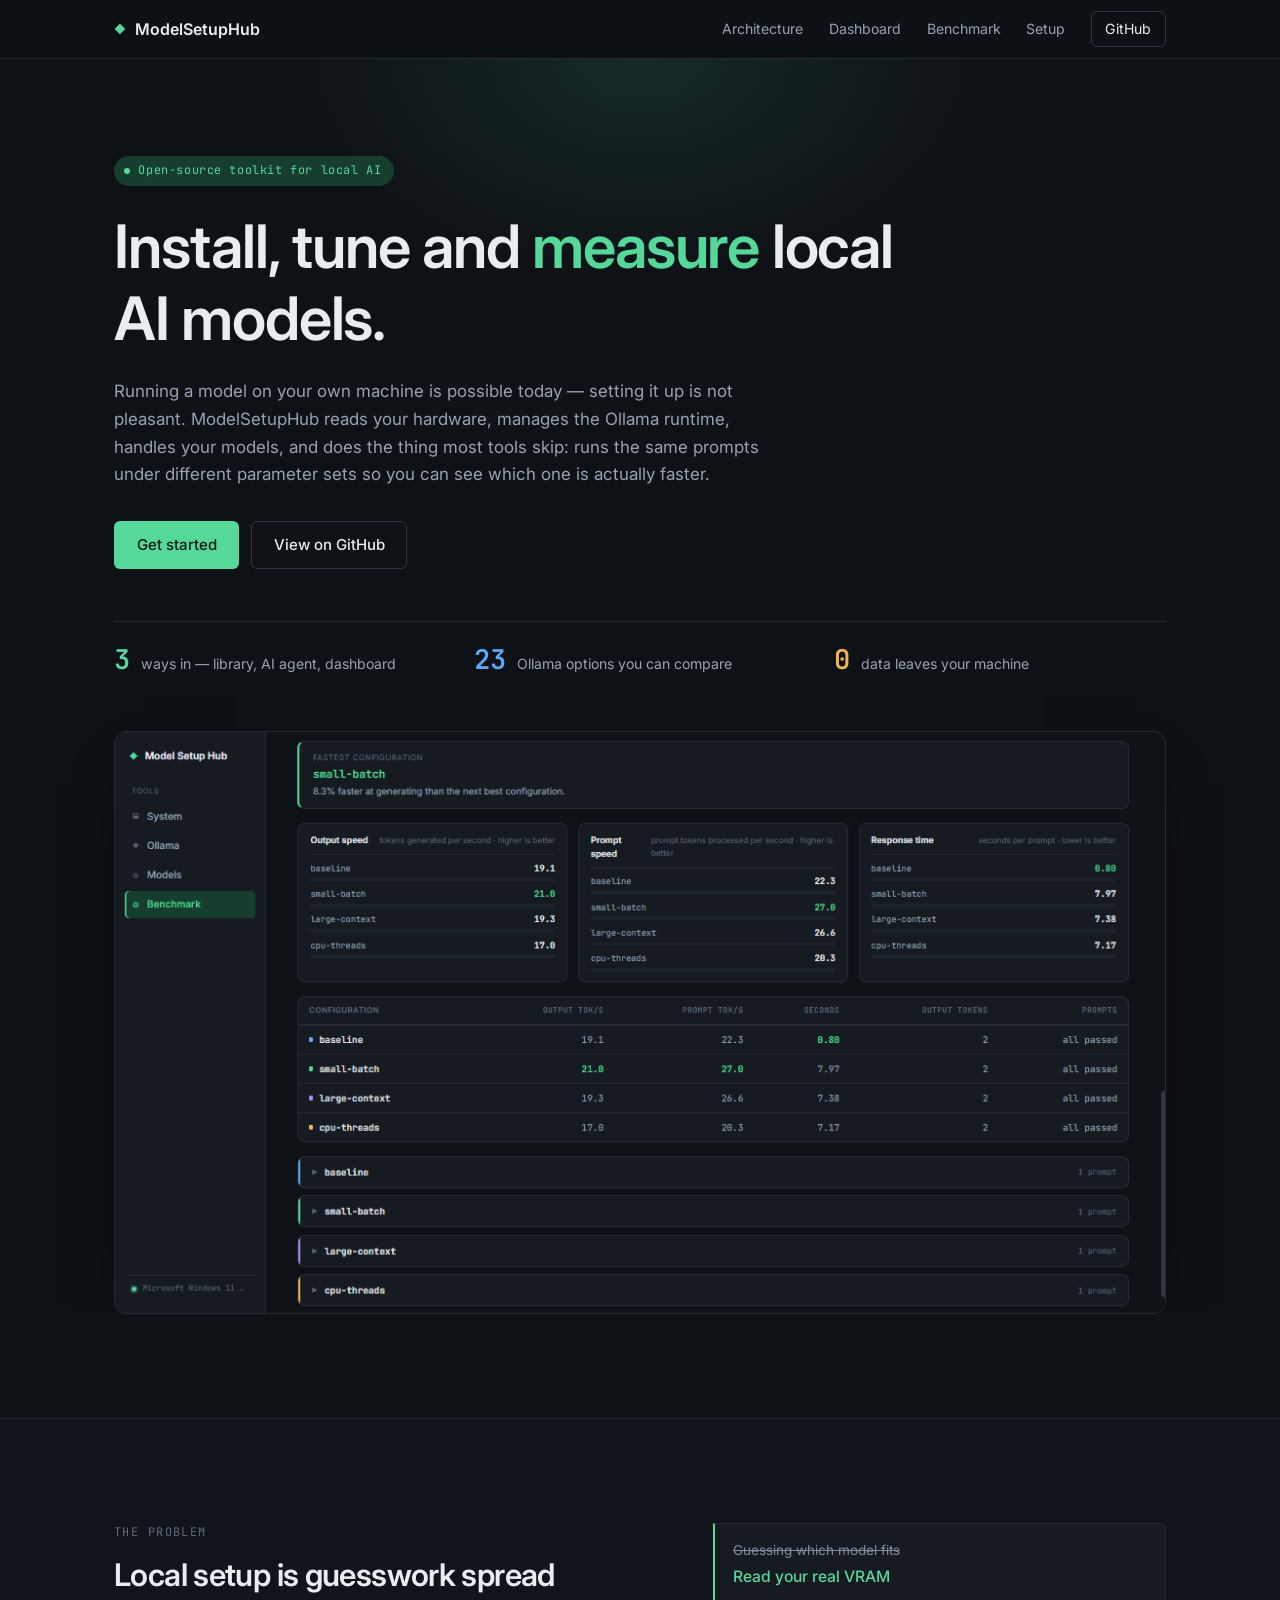
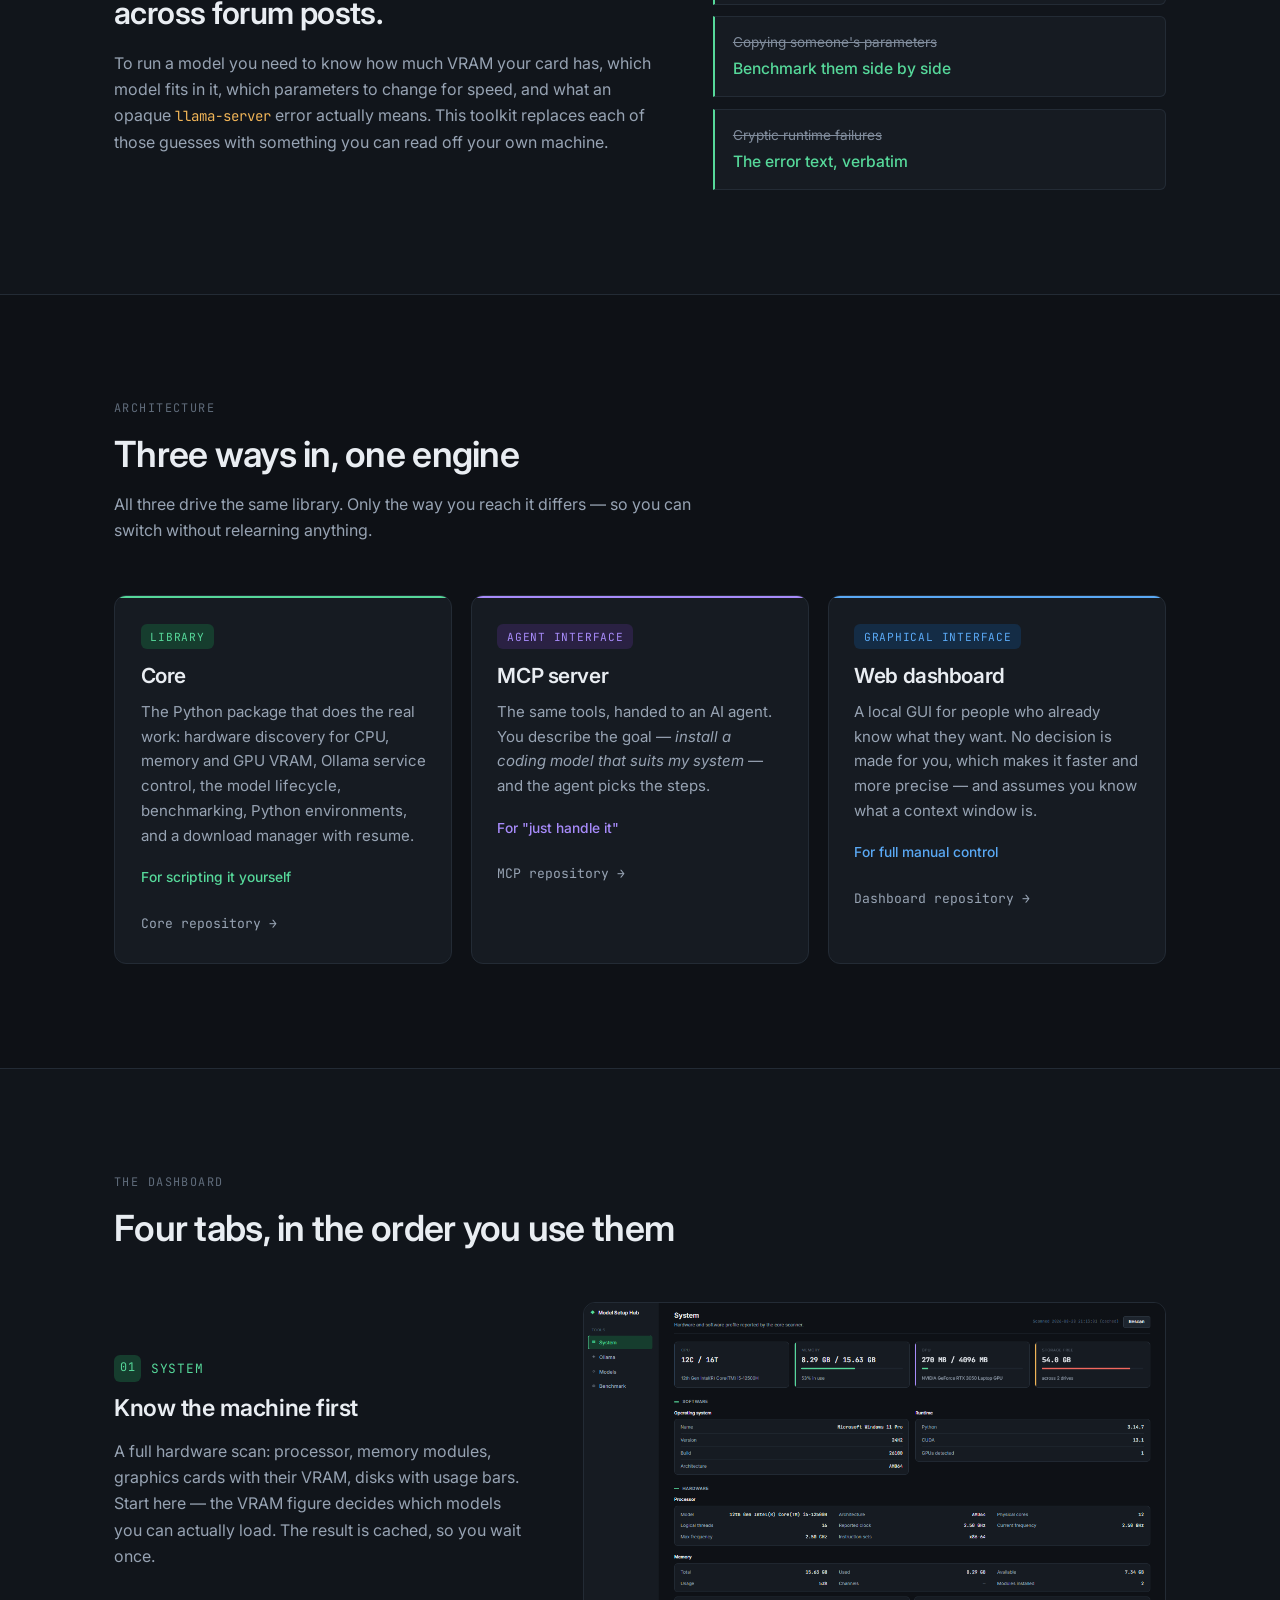
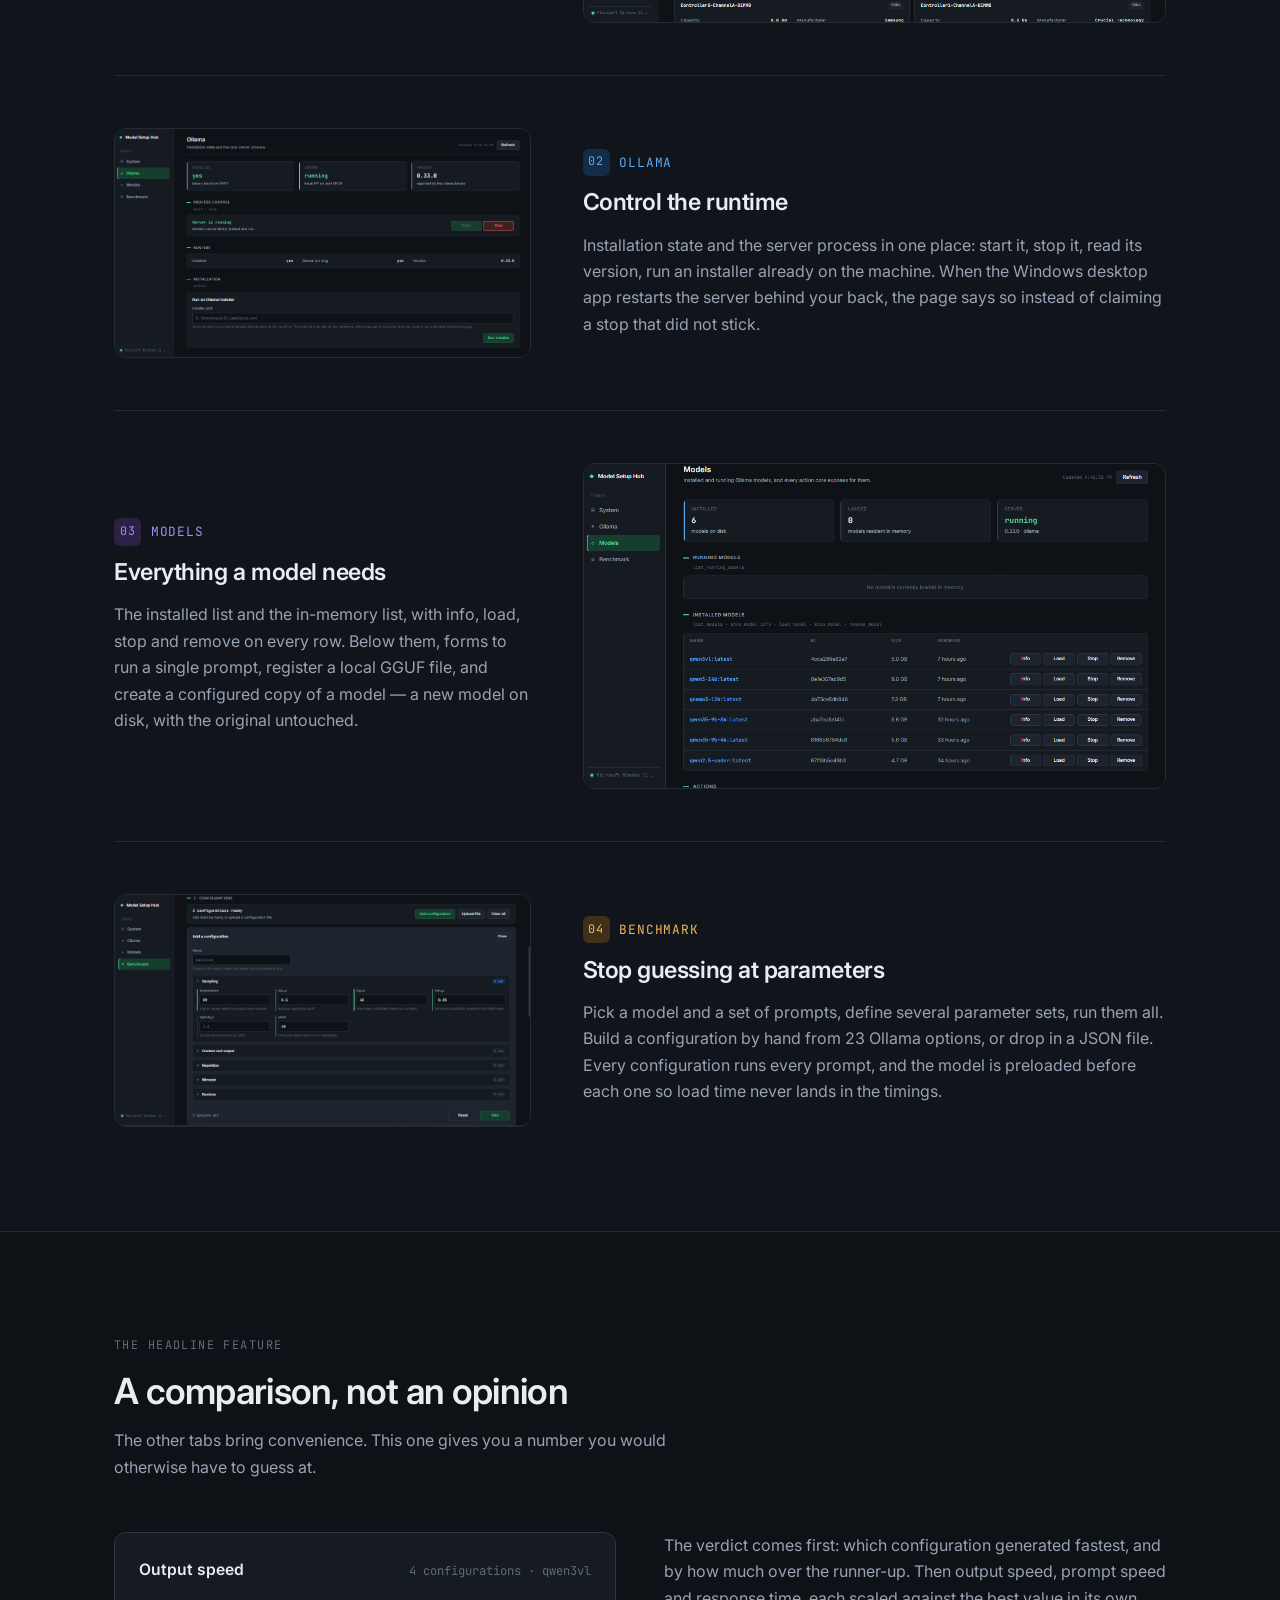
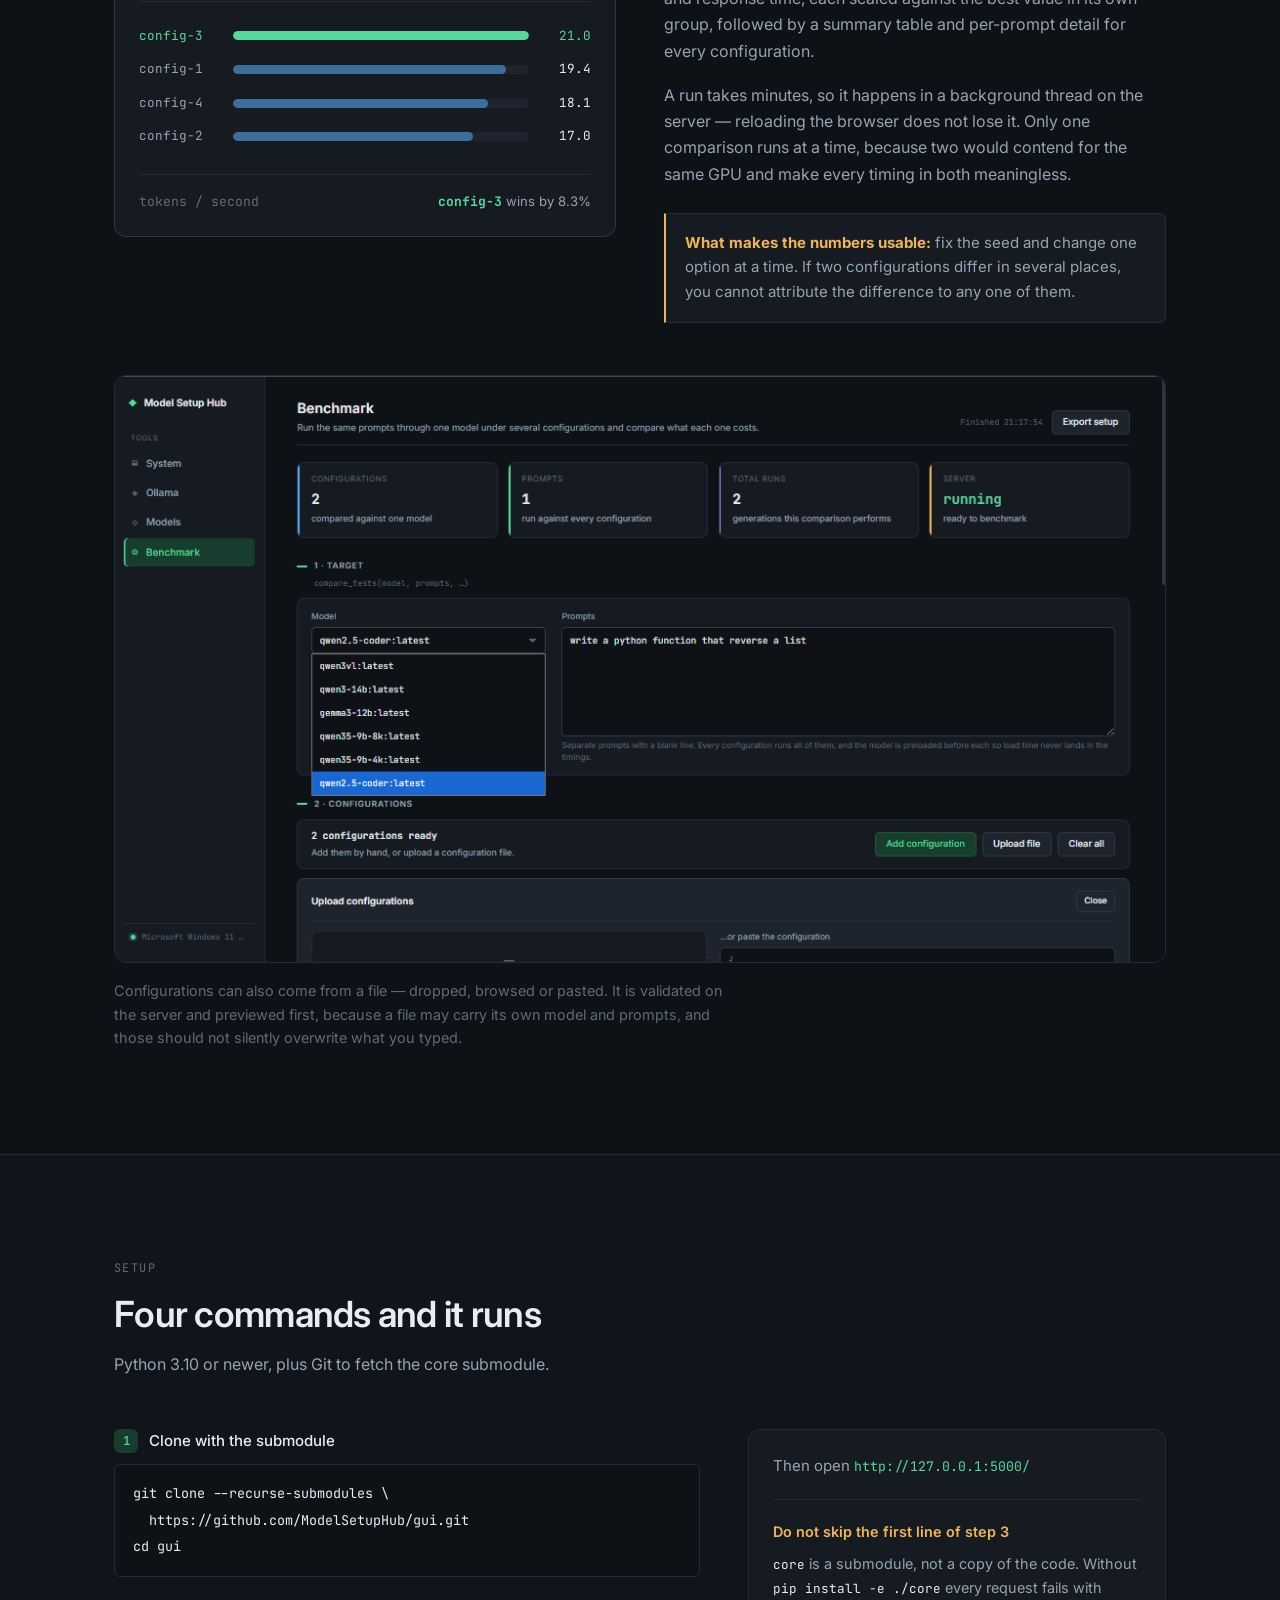
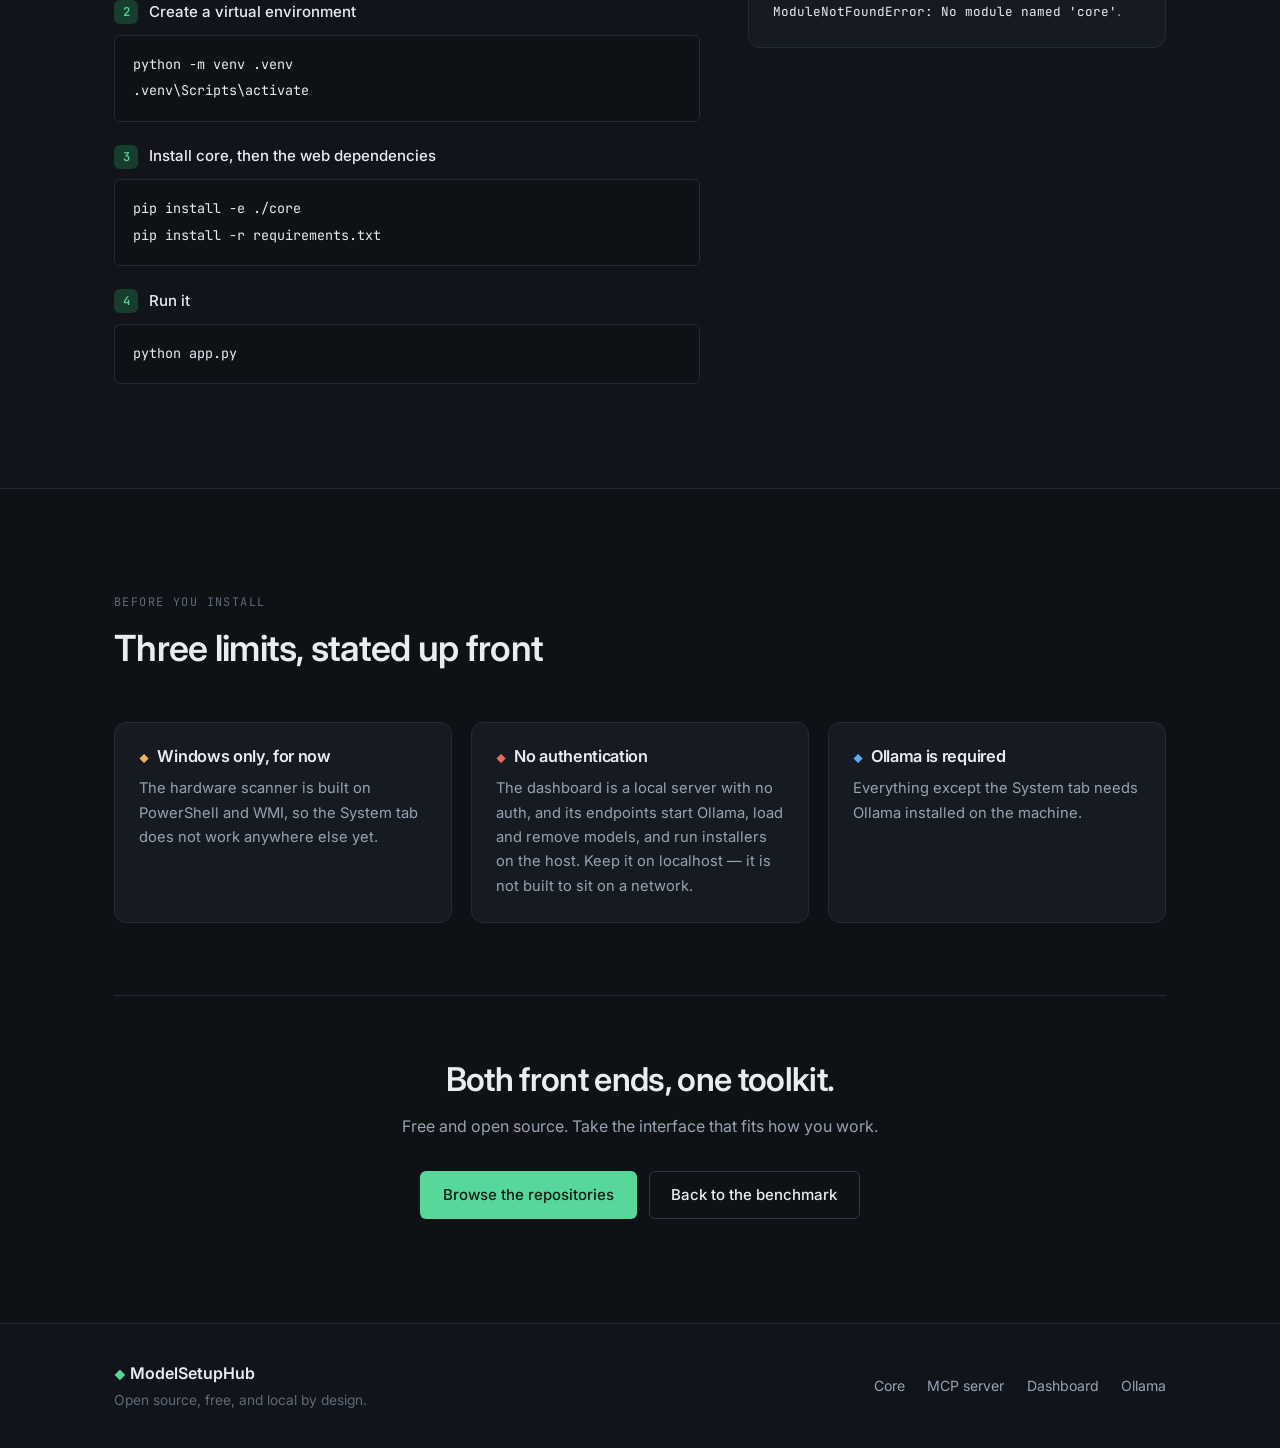
==== index.html @ 1926c981 "Primary version added" ====
<!DOCTYPE html>
<html lang="en">
<head>
<meta charset="UTF-8">
<meta name="viewport" content="width=device-width, initial-scale=1.0">
<title>ModelSetupHub — Install, tune and measure local AI models</title>
<meta name="description" content="An open-source toolkit for running AI models on your own machine: read your hardware, manage the Ollama runtime, handle models, and benchmark generation parameters against each other.">
<link rel="icon" href="assets/img/favicon.svg" type="image/svg+xml">
<link rel="preconnect" href="https://fonts.googleapis.com">
<link rel="preconnect" href="https://fonts.gstatic.com" crossorigin>
<link href="https://fonts.googleapis.com/css2?family=JetBrains+Mono:wght@400;500;600;700&family=Inter:wght@400;500;600;700&display=swap" rel="stylesheet">
<link rel="stylesheet" href="assets/css/style.css">
</head>
<body>

<a class="skip-link" href="#main">Skip to content</a>

<header class="site-head">
  <div class="wrap head-inner">
    <a class="brand" href="#top">
      <span class="brand-mark" aria-hidden="true">&#9670;</span>
      <span class="brand-name">ModelSetupHub</span>
    </a>
    <nav class="site-nav" aria-label="Sections">
      <a href="#parts">Architecture</a>
      <a href="#dashboard">Dashboard</a>
      <a href="#benchmark">Benchmark</a>
      <a href="#setup">Setup</a>
      <a class="nav-cta" href="https://github.com/ModelSetupHub">GitHub</a>
    </nav>
  </div>
</header>

<main id="main">
<section class="hero" id="top">
  <div class="wrap hero-inner">
    <p class="eyebrow"><span class="dot" aria-hidden="true"></span> Open-source toolkit for local AI</p>
    <h1>Install, tune and <em>measure</em> local AI models.</h1>
    <p class="lede">
      Running a model on your own machine is possible today — setting it up is not pleasant. ModelSetupHub reads your
      hardware, manages the Ollama runtime, handles your models, and does the thing most tools skip: runs the same
      prompts under different parameter sets so you can see which one is actually faster.
    </p>
    <div class="hero-actions">
      <a class="btn btn-primary" href="#setup">Get started</a>
      <a class="btn btn-ghost" href="https://github.com/ModelSetupHub">View on GitHub</a>
    </div>

    <ul class="stat-strip">
      <li>
        <strong class="c-green">3</strong>
        <span>ways in — library, AI agent, dashboard</span>
      </li>
      <li>
        <strong class="c-blue">23</strong>
        <span>Ollama options you can compare</span>
      </li>
      <li>
        <strong class="c-amber">0</strong>
        <span>data leaves your machine</span>
      </li>
    </ul>

    <figure class="hero-shot">
      <img src="assets/img/benchmark-results.png" alt="The dashboard showing benchmark results: the fastest configuration, comparison bars for output speed, prompt speed and response time, and a summary table." width="1077" height="596" loading="eager">
    </figure>
  </div>
</section>

<section class="problem" aria-labelledby="problem-title">
  <div class="wrap">
    <div class="problem-grid">
      <div class="problem-copy">
        <p class="kicker">The problem</p>
        <h2 id="problem-title">Local setup is guesswork spread across forum posts.</h2>
        <p>
          To run a model you need to know how much VRAM your card has, which model fits in it, which parameters to
          change for speed, and what an opaque <code>llama-server</code> error actually means. This toolkit replaces
          each of those guesses with something you can read off your own machine.
        </p>
      </div>
      <ul class="swap-list">
        <li>
          <span class="swap-from"><span class="sr-only">Instead of: </span>Guessing which model fits</span>
          <span class="swap-to c-green">Read your real VRAM</span>
        </li>
        <li>
          <span class="swap-from"><span class="sr-only">Instead of: </span>Copying someone's parameters</span>
          <span class="swap-to c-green">Benchmark them side by side</span>
        </li>
        <li>
          <span class="swap-from"><span class="sr-only">Instead of: </span>Cryptic runtime failures</span>
          <span class="swap-to c-green">The error text, verbatim</span>
        </li>
      </ul>
    </div>
  </div>
</section>

<section class="parts" id="parts" aria-labelledby="parts-title">
  <div class="wrap">
    <header class="sec-head">
      <p class="kicker">Architecture</p>
      <h2 id="parts-title">Three ways in, one engine</h2>
      <p>All three drive the same library. Only the way you reach it differs — so you can switch without relearning anything.</p>
    </header>

    <div class="part-grid">
      <article class="part part-green">
        <p class="part-tag">Library</p>
        <h3>Core</h3>
        <p class="part-body">
          The Python package that does the real work: hardware discovery for CPU, memory and GPU VRAM, Ollama service
          control, the model lifecycle, benchmarking, Python environments, and a download manager with resume.
        </p>
        <p class="part-for">For scripting it yourself</p>
        <a class="part-link" href="https://github.com/ModelSetupHub/Core">Core repository &rarr;</a>
      </article>

      <article class="part part-violet">
        <p class="part-tag">Agent interface</p>
        <h3>MCP server</h3>
        <p class="part-body">
          The same tools, handed to an AI agent. You describe the goal — <em>install a coding model that suits my
          system</em> — and the agent picks the steps.
        </p>
        <p class="part-for">For "just handle it"</p>
        <a class="part-link" href="https://github.com/ModelSetupHub">MCP repository &rarr;</a>
      </article>

      <article class="part part-blue">
        <p class="part-tag">Graphical interface</p>
        <h3>Web dashboard</h3>
        <p class="part-body">
          A local GUI for people who already know what they want. No decision is made for you, which makes it faster and
          more precise — and assumes you know what a context window is.
        </p>
        <p class="part-for">For full manual control</p>
        <a class="part-link" href="https://github.com/ModelSetupHub/gui">Dashboard repository &rarr;</a>
      </article>
    </div>
  </div>
</section>

<section class="features" id="dashboard" aria-labelledby="dash-title">
  <div class="wrap">
    <header class="sec-head">
      <p class="kicker">The dashboard</p>
      <h2 id="dash-title">Four tabs, in the order you use them</h2>
    </header>

    <article class="feature f-green">
      <div class="feature-text">
        <p class="feature-index"><span class="idx">01</span> System</p>
        <h3>Know the machine first</h3>
        <p>
          A full hardware scan: processor, memory modules, graphics cards with their VRAM, disks with usage bars. Start
          here — the VRAM figure decides which models you can actually load. The result is cached, so you wait once.
        </p>
      </div>
      <figure class="feature-shot">
        <img src="assets/img/system.png" alt="Hardware scan results showing processor details, memory modules, GPU VRAM and disk usage bars." width="1070" height="587" loading="lazy">
      </figure>
    </article>

    <article class="feature f-blue">
      <div class="feature-text">
        <p class="feature-index"><span class="idx">02</span> Ollama</p>
        <h3>Control the runtime</h3>
        <p>
          Installation state and the server process in one place: start it, stop it, read its version, run an installer
          already on the machine. When the Windows desktop app restarts the server behind your back, the page says so
          instead of claiming a stop that did not stick.
        </p>
      </div>
      <figure class="feature-shot">
        <img src="assets/img/ollama.png" alt="The Ollama tab showing installation state, server status and start and stop controls." width="1063" height="586" loading="lazy">
      </figure>
    </article>

    <article class="feature f-violet">
      <div class="feature-text">
        <p class="feature-index"><span class="idx">03</span> Models</p>
        <h3>Everything a model needs</h3>
        <p>
          The installed list and the in-memory list, with info, load, stop and remove on every row. Below them, forms to
          run a single prompt, register a local GGUF file, and create a configured copy of a model — a new model on disk,
          with the original untouched.
        </p>
      </div>
      <figure class="feature-shot">
        <img src="assets/img/models.png" alt="The Models tab listing installed and loaded models with per-row actions and forms below." width="1066" height="593" loading="lazy">
      </figure>
    </article>

    <article class="feature f-amber">
      <div class="feature-text">
        <p class="feature-index"><span class="idx">04</span> Benchmark</p>
        <h3>Stop guessing at parameters</h3>
        <p>
          Pick a model and a set of prompts, define several parameter sets, run them all. Build a configuration by hand
          from 23 Ollama options, or drop in a JSON file. Every configuration runs every prompt, and the model is
          preloaded before each one so load time never lands in the timings.
        </p>
      </div>
      <figure class="feature-shot">
        <img src="assets/img/benchmark-builder.png" alt="The manual configuration form with Ollama generation options grouped into collapsible sections." width="1076" height="600" loading="lazy">
      </figure>
    </article>
  </div>
</section>

<section class="bench" id="benchmark" aria-labelledby="bench-title">
  <div class="wrap">
    <header class="sec-head">
      <p class="kicker">The headline feature</p>
      <h2 id="bench-title">A comparison, not an opinion</h2>
      <p>The other tabs bring convenience. This one gives you a number you would otherwise have to guess at.</p>
    </header>

    <div class="bench-grid">
      <figure class="bench-panel">
        <figcaption class="panel-head">
          <span class="panel-title">Output speed</span>
          <span class="panel-meta">4 configurations &middot; qwen3vl</span>
        </figcaption>
        <ul class="bars">
          <li class="is-best">
            <span class="bar-label">config-3</span>
            <span class="bar-track"><span class="bar-fill" style="width:100%"></span></span>
            <span class="bar-value">21.0</span>
          </li>
          <li>
            <span class="bar-label">config-1</span>
            <span class="bar-track"><span class="bar-fill" style="width:92%"></span></span>
            <span class="bar-value">19.4</span>
          </li>
          <li>
            <span class="bar-label">config-4</span>
            <span class="bar-track"><span class="bar-fill" style="width:86%"></span></span>
            <span class="bar-value">18.1</span>
          </li>
          <li>
            <span class="bar-label">config-2</span>
            <span class="bar-track"><span class="bar-fill" style="width:81%"></span></span>
            <span class="bar-value">17.0</span>
          </li>
        </ul>
        <p class="panel-foot">
          <span class="unit">tokens / second</span>
          <span class="verdict"><strong>config-3</strong> wins by 8.3%</span>
        </p>
      </figure>

      <div class="bench-copy">
        <p>
          The verdict comes first: which configuration generated fastest, and by how much over the runner-up. Then output
          speed, prompt speed and response time, each scaled against the best value in its own group, followed by a
          summary table and per-prompt detail for every configuration.
        </p>
        <p>
          A run takes minutes, so it happens in a background thread on the server — reloading the browser does not lose
          it. Only one comparison runs at a time, because two would contend for the same GPU and make every timing in
          both meaningless.
        </p>
        <p class="bench-tip">
          <strong>What makes the numbers usable:</strong> fix the seed and change one option at a time. If two
          configurations differ in several places, you cannot attribute the difference to any one of them.
        </p>
      </div>
    </div>

    <figure class="bench-shot">
      <img src="assets/img/benchmark-import.png" alt="Importing configurations from a JSON file, with a preview of what the server understood before it is applied." width="1075" height="600" loading="lazy">
      <figcaption>
        Configurations can also come from a file — dropped, browsed or pasted. It is validated on the server and
        previewed first, because a file may carry its own model and prompts, and those should not silently overwrite what
        you typed.
      </figcaption>
    </figure>
  </div>
</section>

<section class="setup" id="setup" aria-labelledby="setup-title">
  <div class="wrap">
    <header class="sec-head">
      <p class="kicker">Setup</p>
      <h2 id="setup-title">Four commands and it runs</h2>
      <p>Python 3.10 or newer, plus Git to fetch the core submodule.</p>
    </header>

    <div class="setup-grid">
      <ol class="steps">
        <li>
          <p class="step-head"><span class="step-num">1</span> Clone with the submodule</p>
          <pre><code>git clone --recurse-submodules \
  https://github.com/ModelSetupHub/gui.git
cd gui</code></pre>
        </li>
        <li>
          <p class="step-head"><span class="step-num">2</span> Create a virtual environment</p>
          <pre><code>python -m venv .venv
.venv\Scripts\activate</code></pre>
        </li>
        <li>
          <p class="step-head"><span class="step-num">3</span> Install core, then the web dependencies</p>
          <pre><code>pip install -e ./core
pip install -r requirements.txt</code></pre>
        </li>
        <li>
          <p class="step-head"><span class="step-num">4</span> Run it</p>
          <pre><code>python app.py</code></pre>
        </li>
      </ol>

      <aside class="setup-side">
        <p class="side-open">Then open <code>http://127.0.0.1:5000/</code></p>
        <div class="side-warn">
          <p class="warn-head">Do not skip the first line of step 3</p>
          <p>
            <code>core</code> is a submodule, not a copy of the code. Without <code>pip install -e ./core</code> every
            request fails with <code>ModuleNotFoundError: No module named 'core'</code>.
          </p>
        </div>
      </aside>
    </div>
  </div>
</section>

<section class="honest" aria-labelledby="honest-title">
  <div class="wrap">
    <header class="sec-head">
      <p class="kicker">Before you install</p>
      <h2 id="honest-title">Three limits, stated up front</h2>
    </header>

    <ul class="limits">
      <li>
        <h3><span class="limit-mark c-amber" aria-hidden="true">&#9670;</span> Windows only, for now</h3>
        <p>The hardware scanner is built on PowerShell and WMI, so the System tab does not work anywhere else yet.</p>
      </li>
      <li>
        <h3><span class="limit-mark c-red" aria-hidden="true">&#9670;</span> No authentication</h3>
        <p>
          The dashboard is a local server with no auth, and its endpoints start Ollama, load and remove models, and run
          installers on the host. Keep it on localhost — it is not built to sit on a network.
        </p>
      </li>
      <li>
        <h3><span class="limit-mark c-blue" aria-hidden="true">&#9670;</span> Ollama is required</h3>
        <p>Everything except the System tab needs Ollama installed on the machine.</p>
      </li>
    </ul>

    <div class="closing">
      <h2>Both front ends, one toolkit.</h2>
      <p>Free and open source. Take the interface that fits how you work.</p>
      <div class="hero-actions">
        <a class="btn btn-primary" href="https://github.com/ModelSetupHub">Browse the repositories</a>
        <a class="btn btn-ghost" href="#benchmark">Back to the benchmark</a>
      </div>
    </div>
  </div>
</section>
</main>

<footer class="site-foot">
  <div class="wrap foot-inner">
    <div class="foot-brand">
      <p class="foot-name"><span class="brand-mark" aria-hidden="true">&#9670;</span> ModelSetupHub</p>
      <p class="foot-note">Open source, free, and local by design.</p>
    </div>
    <nav class="foot-links" aria-label="Repositories">
      <a href="https://github.com/ModelSetupHub/Core">Core</a>
      <a href="https://github.com/ModelSetupHub">MCP server</a>
      <a href="https://github.com/ModelSetupHub/gui">Dashboard</a>
      <a href="https://ollama.com/">Ollama</a>
    </nav>
  </div>
</footer>

</body>
</html>
---- assets/css/style.css ----
/* ModelSetupHub — marketing site.
   Palette and type are lifted from the dashboard so the two read as one product. */

:root {
  --bg: #0E1116;
  --bg-alt: #11151B;
  --panel: #161B22;
  --panel-raised: #1D242D;
  --border-soft: #232B35;
  --border-strong: #2E3742;

  --text: #E9EDF2;
  --text-dim: #97A3B3;
  --text-faint: #5F6B7A;

  --green: #56D89A;
  --green-dim: #163D2E;
  --blue: #5AA9F5;
  --blue-dim: #142C45;
  --violet: #A78BFA;
  --violet-dim: #2A2143;
  --amber: #F0B457;
  --amber-dim: #40301A;
  --red: #F2685F;

  --font-ui: 'Inter', system-ui, sans-serif;
  --font-mono: 'JetBrains Mono', ui-monospace, monospace;

  --radius: 12px;
  --radius-sm: 6px;

  --wrap: 1100px;
  --gap-section: 6.5rem;
}

*, *::before, *::after { box-sizing: border-box; }

html { scroll-behavior: smooth; }

body {
  margin: 0;
  background: var(--bg);
  color: var(--text);
  font-family: var(--font-ui);
  font-size: 16px;
  line-height: 1.65;
  -webkit-font-smoothing: antialiased;
}

h1, h2, h3 { margin: 0; font-weight: 600; line-height: 1.2; letter-spacing: -0.02em; }
p { margin: 0; }
img { display: block; max-width: 100%; height: auto; }
code { font-family: var(--font-mono); font-size: 0.88em; }

a { color: var(--green); text-decoration: none; }
a:hover { text-decoration: underline; }

:focus-visible { outline: 2px solid var(--green); outline-offset: 3px; }

.c-green { color: var(--green); }
.c-blue { color: var(--blue); }
.c-violet { color: var(--violet); }
.c-amber { color: var(--amber); }
.c-red { color: var(--red); }

.skip-link { position: absolute; top: -100vh; left: 1rem; }
.sr-only {
  position: absolute;
  width: 1px;
  height: 1px;
  margin: -1px;
  padding: 0;
  overflow: hidden;
  clip-path: inset(50%);
  white-space: nowrap;
}.skip-link:focus {
  top: 1rem;
  z-index: 20;
  padding: 0.5rem 0.9rem;
  background: var(--panel-raised);
  border: 1px solid var(--border-strong);
  border-radius: var(--radius-sm);
  color: var(--text);
}

.wrap {
  width: 100%;
  max-width: var(--wrap);
  margin: 0 auto;
  padding: 0 1.5rem;
}

main > section { scroll-margin-top: 58px; }

/* Section kicker: the small coloured line above every h2. */
.kicker {
  font-family: var(--font-mono);
  font-size: 0.74rem;
  letter-spacing: 0.12em;
  text-transform: uppercase;
  color: var(--text-faint);
  margin-bottom: 0.9rem;
}

/* ---------- header ---------- */

.site-head {
  position: sticky;
  top: 0;
  z-index: 10;
  background: rgba(14, 17, 22, 0.88);
  backdrop-filter: blur(10px);
  border-bottom: 1px solid var(--border-soft);
}

.head-inner {
  display: flex;
  align-items: center;
  justify-content: space-between;
  height: 58px;
}

.brand {
  display: inline-flex;
  align-items: center;
  gap: 0.55rem;
  color: var(--text);
  font-weight: 600;
}
.brand:hover { text-decoration: none; }
.brand-mark { color: var(--green); font-size: 0.7rem; }

.site-nav {
  display: flex;
  align-items: center;
  gap: 1.6rem;
  font-size: 0.88rem;
}
.site-nav a { color: var(--text-dim); }
.site-nav a:hover { color: var(--text); text-decoration: none; }

.nav-cta {
  padding: 0.34rem 0.85rem;
  border: 1px solid var(--border-strong);
  border-radius: var(--radius-sm);
  color: var(--text) !important;
}
.nav-cta:hover { border-color: var(--green); color: var(--green) !important; }

/* ---------- hero ---------- */

.hero {
  position: relative;
  padding: 6rem 0 0;
  overflow: hidden;
}
/* A single soft wash behind the headline, so the fold is not flat black. */
.hero::before {
  content: "";
  position: absolute;
  top: -320px;
  left: 50%;
  width: 1000px;
  height: 640px;
  transform: translateX(-50%);
  background: radial-gradient(closest-side, rgba(86, 216, 154, 0.13), transparent 70%);
  pointer-events: none;
}

.hero-inner { position: relative; }

.eyebrow {
  display: inline-flex;
  align-items: center;
  gap: 0.5rem;
  padding: 0.3rem 0.8rem 0.3rem 0.65rem;
  margin-bottom: 1.5rem;
  background: var(--green-dim);
  border-radius: 999px;
  font-family: var(--font-mono);
  font-size: 0.74rem;
  letter-spacing: 0.05em;
  color: var(--green);
}
.dot {
  width: 6px;
  height: 6px;
  border-radius: 50%;
  background: var(--green);
}

.hero h1 {
  max-width: 22ch;
  font-size: clamp(2.3rem, 5.6vw, 3.75rem);
}
.hero h1 em {
  font-style: normal;
  color: var(--green);
}

.lede {
  max-width: 60ch;
  margin-top: 1.5rem;
  font-size: 1.06rem;
  color: var(--text-dim);
}

.hero-actions {
  display: flex;
  flex-wrap: wrap;
  gap: 0.75rem;
  margin-top: 2rem;
}

.btn {
  display: inline-block;
  padding: 0.65rem 1.35rem;
  border-radius: var(--radius-sm);
  border: 1px solid transparent;
  font-size: 0.94rem;
  font-weight: 500;
  transition: background-color 0.15s, border-color 0.15s, color 0.15s;
}
.btn:hover { text-decoration: none; }

.btn-primary { background: var(--green); color: #0B1B14; }
.btn-primary:hover { background: #6ee0ab; }

.btn-ghost { border-color: var(--border-strong); color: var(--text); }
.btn-ghost:hover { border-color: var(--text-faint); background: var(--panel); }

.stat-strip {
  list-style: none;
  display: grid;
  grid-template-columns: repeat(3, minmax(0, 1fr));
  gap: 1.75rem;
  margin: 3.25rem 0 0;
  padding: 1.5rem 0 0;
  border-top: 1px solid var(--border-soft);
}
.stat-strip li { display: flex; align-items: baseline; gap: 0.7rem; }
.stat-strip strong {
  font-family: var(--font-mono);
  font-size: 1.7rem;
  font-weight: 600;
  line-height: 1;
}
.stat-strip span { font-size: 0.88rem; color: var(--text-dim); }

.hero-shot {
  margin: 3.5rem 0 0;
  border: 1px solid var(--border-soft);
  border-radius: var(--radius);
  overflow: hidden;
  background: var(--panel);
  box-shadow: 0 24px 60px -30px rgba(0, 0, 0, 0.9);
}

/* ---------- problem ---------- */

.problem {
  margin-top: var(--gap-section);
  padding: var(--gap-section) 0;
  background: var(--bg-alt);
  border-top: 1px solid var(--border-soft);
  border-bottom: 1px solid var(--border-soft);
}

.problem-grid {
  display: grid;
  grid-template-columns: minmax(0, 6fr) minmax(0, 5fr);
  gap: 3.5rem;
  align-items: start;
}

.problem-copy h2 { font-size: clamp(1.5rem, 3vw, 1.95rem); max-width: 24ch; }
.problem-copy p:last-child { margin-top: 1.1rem; color: var(--text-dim); }
.problem-copy code { color: var(--amber); }

.swap-list { list-style: none; margin: 0; padding: 0; }
.swap-list li {
  display: grid;
  gap: 0.15rem;
  padding: 0.9rem 1.1rem;
  background: var(--panel);
  border: 1px solid var(--border-soft);
  border-left: 2px solid var(--green);
  border-radius: 0 var(--radius-sm) var(--radius-sm) 0;
}
.swap-list li + li { margin-top: 0.7rem; }

.swap-from {
  font-size: 0.85rem;
  color: #808C9C;
  text-decoration: line-through;
}
.swap-to { font-size: 0.98rem; font-weight: 500; }

/* ---------- section heads ---------- */

.sec-head { max-width: 58ch; margin-bottom: 3.25rem; }
.sec-head h2 { font-size: clamp(1.7rem, 3.4vw, 2.25rem); }
.sec-head > p:last-child:not(.kicker) { margin-top: 0.9rem; color: var(--text-dim); }

/* ---------- parts ---------- */

.parts { padding: var(--gap-section) 0; }

.part-grid {
  display: grid;
  grid-template-columns: repeat(3, 1fr);
  gap: 1.15rem;
}

.part {
  position: relative;
  display: flex;
  flex-direction: column;
  padding: 1.75rem 1.6rem;
  background: var(--panel);
  border: 1px solid var(--border-soft);
  border-radius: var(--radius);
  overflow: hidden;
  transition: border-color 0.15s, transform 0.15s;
}
/* Each card carries its own accent, top edge and tag colour. */
.part::before {
  content: "";
  position: absolute;
  inset: 0 0 auto 0;
  height: 2px;
  background: var(--accent);
}
.part:hover { transform: translateY(-2px); border-color: var(--border-strong); }

.part-green  { --accent: var(--green);  --accent-dim: var(--green-dim); }
.part-violet { --accent: var(--violet); --accent-dim: var(--violet-dim); }
.part-blue   { --accent: var(--blue);   --accent-dim: var(--blue-dim); }

.part-tag {
  display: inline-block;
  align-self: flex-start;
  padding: 0.2rem 0.6rem;
  background: var(--accent-dim);
  border-radius: var(--radius-sm);
  color: var(--accent);
  font-family: var(--font-mono);
  font-size: 0.7rem;
  letter-spacing: 0.07em;
  text-transform: uppercase;
}

.part h3 { margin: 0.9rem 0 0.7rem; font-size: 1.3rem; }
.part-body { color: var(--text-dim); font-size: 0.94rem; }

.part-for {
  margin-top: 1.1rem;
  font-size: 0.86rem;
  font-weight: 500;
  color: var(--accent);
}

.part-link {
  margin-top: 1.5rem;
  font-family: var(--font-mono);
  font-size: 0.82rem;
  color: var(--text-dim);
}
.part-link:hover { color: var(--accent); text-decoration: none; }

/* ---------- features ---------- */

.features {
  padding: var(--gap-section) 0;
  background: var(--bg-alt);
  border-top: 1px solid var(--border-soft);
  border-bottom: 1px solid var(--border-soft);
}

.feature {
  display: grid;
  grid-template-columns: minmax(0, 5fr) minmax(0, 7fr);
  gap: 3.25rem;
  align-items: center;
  padding: 3.25rem 0;
  border-top: 1px solid var(--border-soft);
}
.feature:first-of-type { border-top: none; padding-top: 0; }
.feature:last-of-type { padding-bottom: 0; }
.feature:nth-of-type(even) .feature-shot { order: -1; }

.f-green  { --accent: var(--green);  --accent-dim: var(--green-dim); }
.f-blue   { --accent: var(--blue);   --accent-dim: var(--blue-dim); }
.f-violet { --accent: var(--violet); --accent-dim: var(--violet-dim); }
.f-amber  { --accent: var(--amber);  --accent-dim: var(--amber-dim); }

.feature-index {
  display: flex;
  align-items: center;
  gap: 0.6rem;
  font-family: var(--font-mono);
  font-size: 0.8rem;
  letter-spacing: 0.06em;
  text-transform: uppercase;
  color: var(--accent);
}
.idx {
  display: grid;
  place-items: center;
  width: 1.7rem;
  height: 1.7rem;
  background: var(--accent-dim);
  border-radius: var(--radius-sm);
  font-size: 0.74rem;
}

.feature-text h3 { margin: 0.85rem 0 0.9rem; font-size: 1.45rem; }
.feature-text p:last-child { color: var(--text-dim); }

.feature-shot {
  margin: 0;
  border: 1px solid var(--border-soft);
  border-radius: var(--radius);
  overflow: hidden;
  background: var(--panel);
}

/* ---------- benchmark ---------- */

.bench { padding: var(--gap-section) 0; }

.bench-grid {
  display: grid;
  grid-template-columns: minmax(0, 1fr) minmax(0, 1fr);
  gap: 3rem;
  align-items: start;
}

.bench-panel {
  margin: 0;
  padding: 1.5rem;
  background: var(--panel);
  border: 1px solid var(--border-strong);
  border-radius: var(--radius);
}

.panel-head {
  display: flex;
  align-items: baseline;
  justify-content: space-between;
  gap: 1rem;
  padding-bottom: 1.1rem;
  margin-bottom: 1.1rem;
  border-bottom: 1px solid var(--border-soft);
}
.panel-title { font-weight: 600; font-size: 0.98rem; }
.panel-meta { font-family: var(--font-mono); font-size: 0.76rem; color: var(--text-faint); }

.bars { list-style: none; margin: 0; padding: 0; }
.bars li {
  display: grid;
  grid-template-columns: 5rem minmax(0, 1fr) 3rem;
  align-items: center;
  gap: 0.85rem;
  padding: 0.4rem 0;
}

.bar-label { font-family: var(--font-mono); font-size: 0.79rem; color: var(--text-dim); }

.bar-track {
  height: 9px;
  background: var(--panel-raised);
  border-radius: 999px;
  overflow: hidden;
}
.bar-fill {
  display: block;
  height: 100%;
  background: var(--blue);
  opacity: 0.55;
  border-radius: 999px;
}

.bars li.is-best .bar-label { color: var(--green); }
.bars li.is-best .bar-fill { background: var(--green); opacity: 1; }
.bars li.is-best .bar-value { color: var(--green); }

.bar-value {
  font-family: var(--font-mono);
  font-size: 0.79rem;
  text-align: right;
}

.panel-foot {
  display: flex;
  align-items: baseline;
  justify-content: space-between;
  gap: 1rem;
  margin-top: 1.25rem;
  padding-top: 1rem;
  border-top: 1px solid var(--border-soft);
  font-size: 0.82rem;
  color: var(--text-faint);
}
.unit { font-family: var(--font-mono); }
.verdict { color: var(--text-dim); }
.verdict strong { color: var(--green); font-family: var(--font-mono); }

.bench-copy p { color: var(--text-dim); }
.bench-copy p + p { margin-top: 1.1rem; }

.bench-tip {
  margin-top: 1.6rem !important;
  padding: 1.05rem 1.2rem;
  background: var(--panel);
  border: 1px solid var(--border-soft);
  border-left: 2px solid var(--amber);
  border-radius: 0 var(--radius-sm) var(--radius-sm) 0;
  font-size: 0.94rem;
}
.bench-tip strong { color: var(--amber); }

.bench-shot { margin: 3.25rem 0 0; }
.bench-shot img {
  border: 1px solid var(--border-soft);
  border-radius: var(--radius);
  background: var(--panel);
}
.bench-shot figcaption {
  max-width: 70ch;
  margin-top: 1rem;
  font-size: 0.9rem;
  color: var(--text-faint);
}

/* ---------- setup ---------- */

.setup {
  padding: var(--gap-section) 0;
  background: var(--bg-alt);
  border-top: 1px solid var(--border-soft);
  border-bottom: 1px solid var(--border-soft);
}

.setup-grid {
  display: grid;
  grid-template-columns: minmax(0, 7fr) minmax(0, 5fr);
  gap: 3rem;
  align-items: start;
}

.steps { list-style: none; margin: 0; padding: 0; }
.steps li + li { margin-top: 1.4rem; }

.step-head {
  display: flex;
  align-items: center;
  gap: 0.7rem;
  margin-bottom: 0.65rem;
  font-size: 0.94rem;
  font-weight: 500;
}
.step-num {
  display: grid;
  place-items: center;
  flex: none;
  width: 1.5rem;
  height: 1.5rem;
  background: var(--green-dim);
  color: var(--green);
  border-radius: var(--radius-sm);
  font-family: var(--font-mono);
  font-size: 0.76rem;
}

pre {
  margin: 0;
  padding: 1rem 1.15rem;
  background: var(--bg);
  border: 1px solid var(--border-soft);
  border-radius: var(--radius-sm);
  overflow-x: auto;
}
pre code {
  font-size: 0.84rem;
  line-height: 1.7;
  color: var(--text);
  white-space: pre;
}

.setup-side {
  padding: 1.5rem;
  background: var(--panel);
  border: 1px solid var(--border-soft);
  border-radius: var(--radius);
}
.side-open { font-size: 0.94rem; color: var(--text-dim); }
.side-open code { color: var(--green); }

.side-warn {
  margin-top: 1.25rem;
  padding-top: 1.25rem;
  border-top: 1px solid var(--border-soft);
  font-size: 0.9rem;
  color: var(--text-dim);
}
.warn-head { margin-bottom: 0.5rem; font-weight: 600; color: var(--amber); }
.side-warn code { color: var(--text); }

/* ---------- limits and closing ---------- */

.honest { padding: var(--gap-section) 0; }

.limits {
  list-style: none;
  margin: 0;
  padding: 0;
  display: grid;
  grid-template-columns: repeat(3, minmax(0, 1fr));
  gap: 1.15rem;
}
.limits li {
  padding: 1.5rem;
  background: var(--panel);
  border: 1px solid var(--border-soft);
  border-radius: var(--radius);
}
.limits h3 {
  display: flex;
  align-items: baseline;
  gap: 0.55rem;
  margin-bottom: 0.6rem;
  font-size: 1.02rem;
}
.limit-mark { font-size: 0.6rem; }
.limits p { color: var(--text-dim); font-size: 0.92rem; }

.closing {
  margin-top: 4.5rem;
  padding-top: 4rem;
  border-top: 1px solid var(--border-soft);
  text-align: center;
}
.closing h2 { font-size: clamp(1.6rem, 3.2vw, 2.05rem); }
.closing p { margin-top: 0.85rem; color: var(--text-dim); }
.closing .hero-actions { justify-content: center; }

/* ---------- footer ---------- */

.site-foot {
  padding: 2.25rem 0;
  background: var(--bg-alt);
  border-top: 1px solid var(--border-soft);
}
.foot-inner {
  display: flex;
  flex-wrap: wrap;
  gap: 1.5rem 2rem;
  align-items: center;
  justify-content: space-between;
}
.foot-name { font-weight: 600; }
.foot-note { margin-top: 0.2rem; font-size: 0.86rem; color: var(--text-faint); }

.foot-links {
  display: flex;
  flex-wrap: wrap;
  gap: 1.4rem;
  font-size: 0.88rem;
}
.foot-links a { color: var(--text-dim); }
.foot-links a:hover { color: var(--text); }

/* ---------- responsive ---------- */

@media (max-width: 900px) {
  :root { --gap-section: 4rem; }

  .site-nav { gap: 1rem; }
  .site-nav a:not(.nav-cta) { display: none; }

  .hero { padding-top: 3.5rem; }
  .hero-shot { margin-top: 2.5rem; }

  .part-grid,
  .limits { grid-template-columns: minmax(0, 1fr); }

  .problem-grid,
  .feature,
  .bench-grid,
  .setup-grid { grid-template-columns: minmax(0, 1fr); gap: 2rem; }

  .stat-strip { grid-template-columns: minmax(0, 1fr); gap: 0.85rem; }

  .feature:nth-of-type(even) .feature-shot { order: 0; }
}

@media (max-width: 480px) {
  .bars li { grid-template-columns: 4.25rem minmax(0, 1fr) 2.5rem; gap: 0.6rem; }
  .bar-label, .bar-value { font-size: 0.73rem; }
  .panel-head, .panel-foot { flex-direction: column; gap: 0.35rem; }
}

@media (prefers-reduced-motion: reduce) {
  html { scroll-behavior: auto; }
  .part:hover { transform: none; }
}
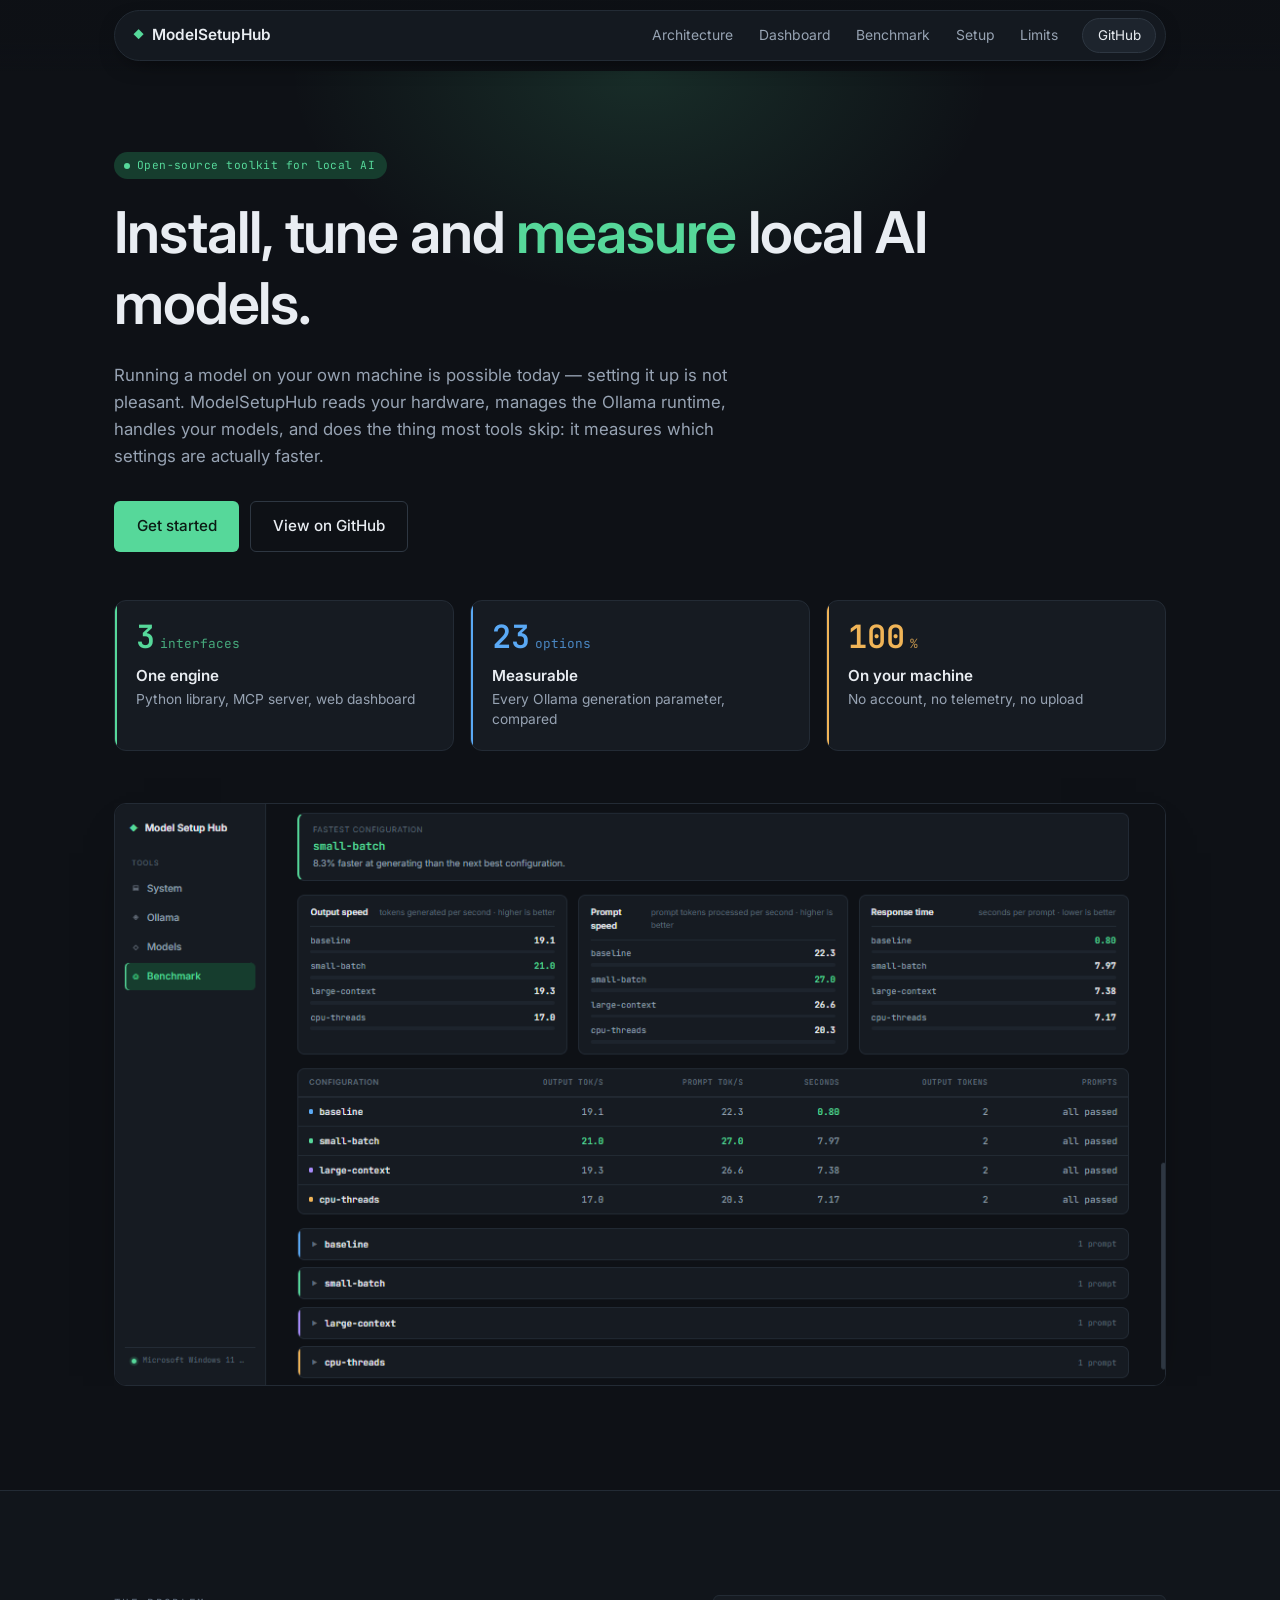
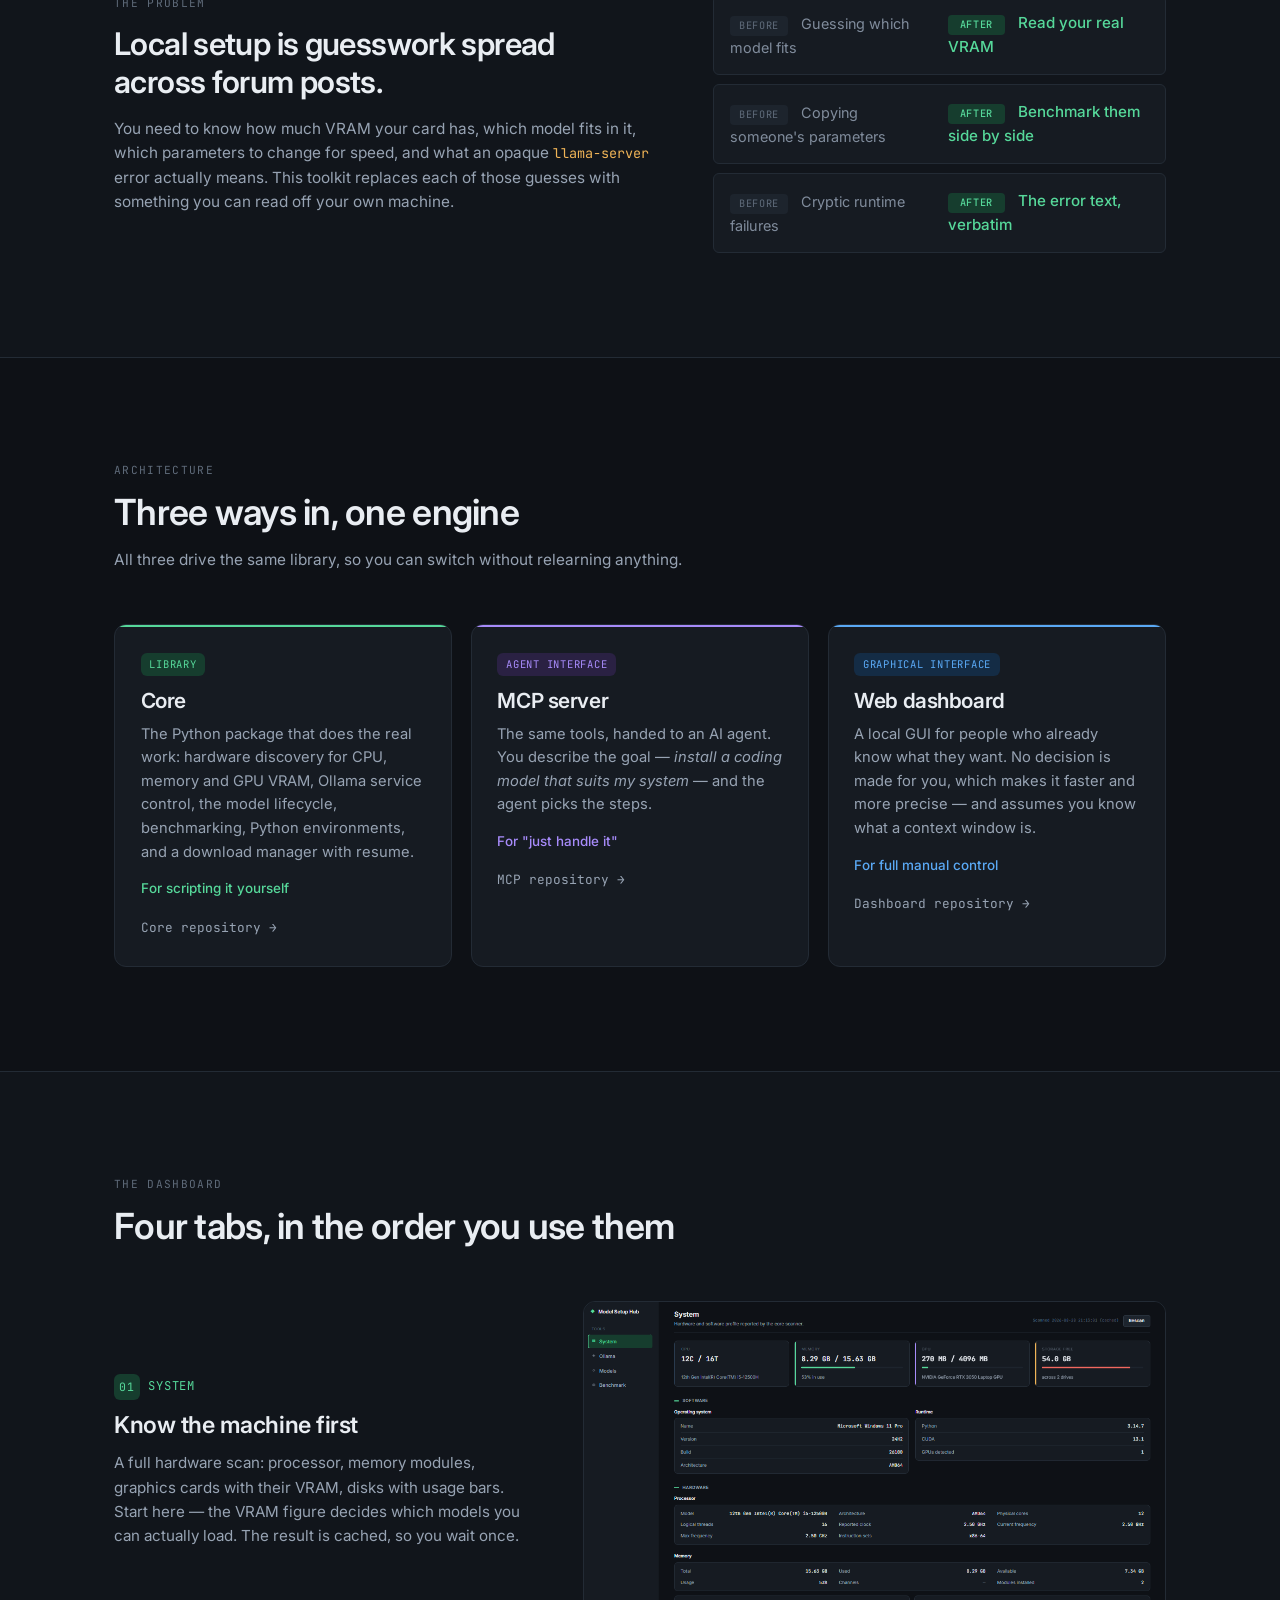
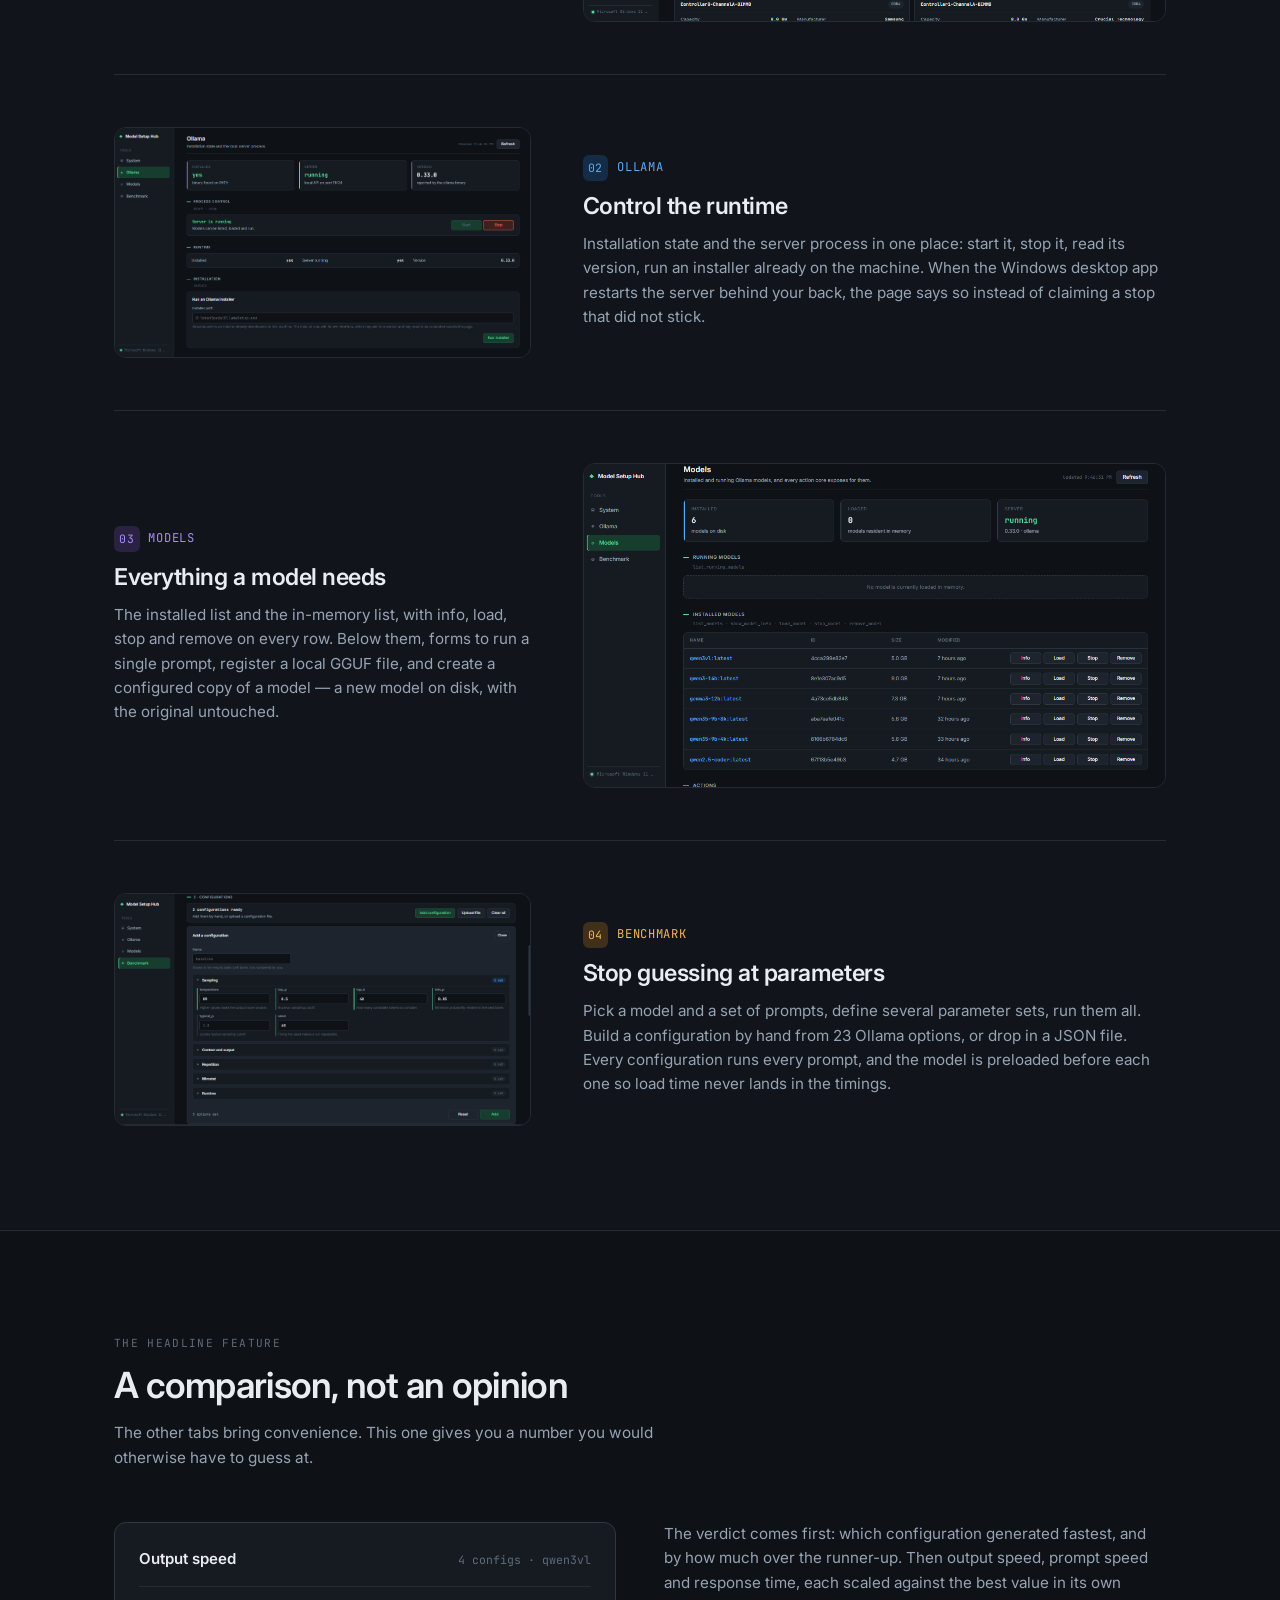
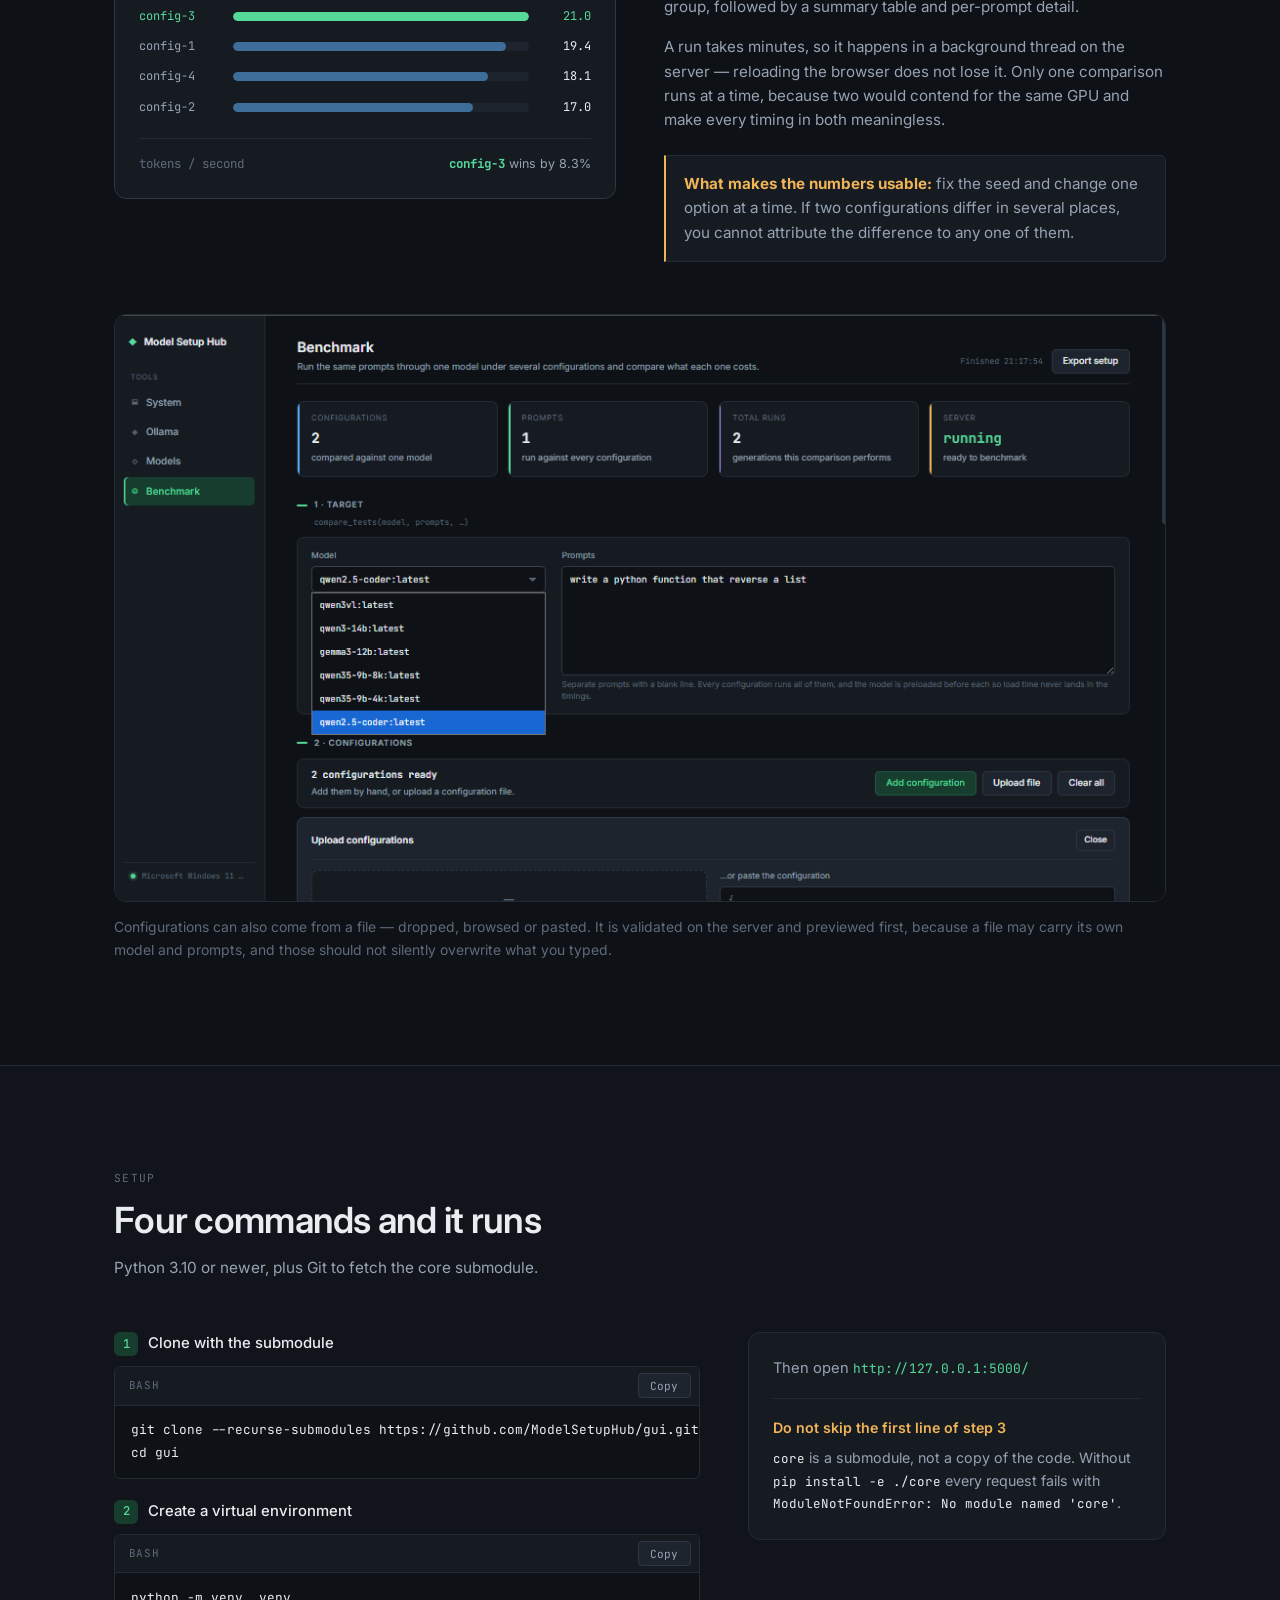
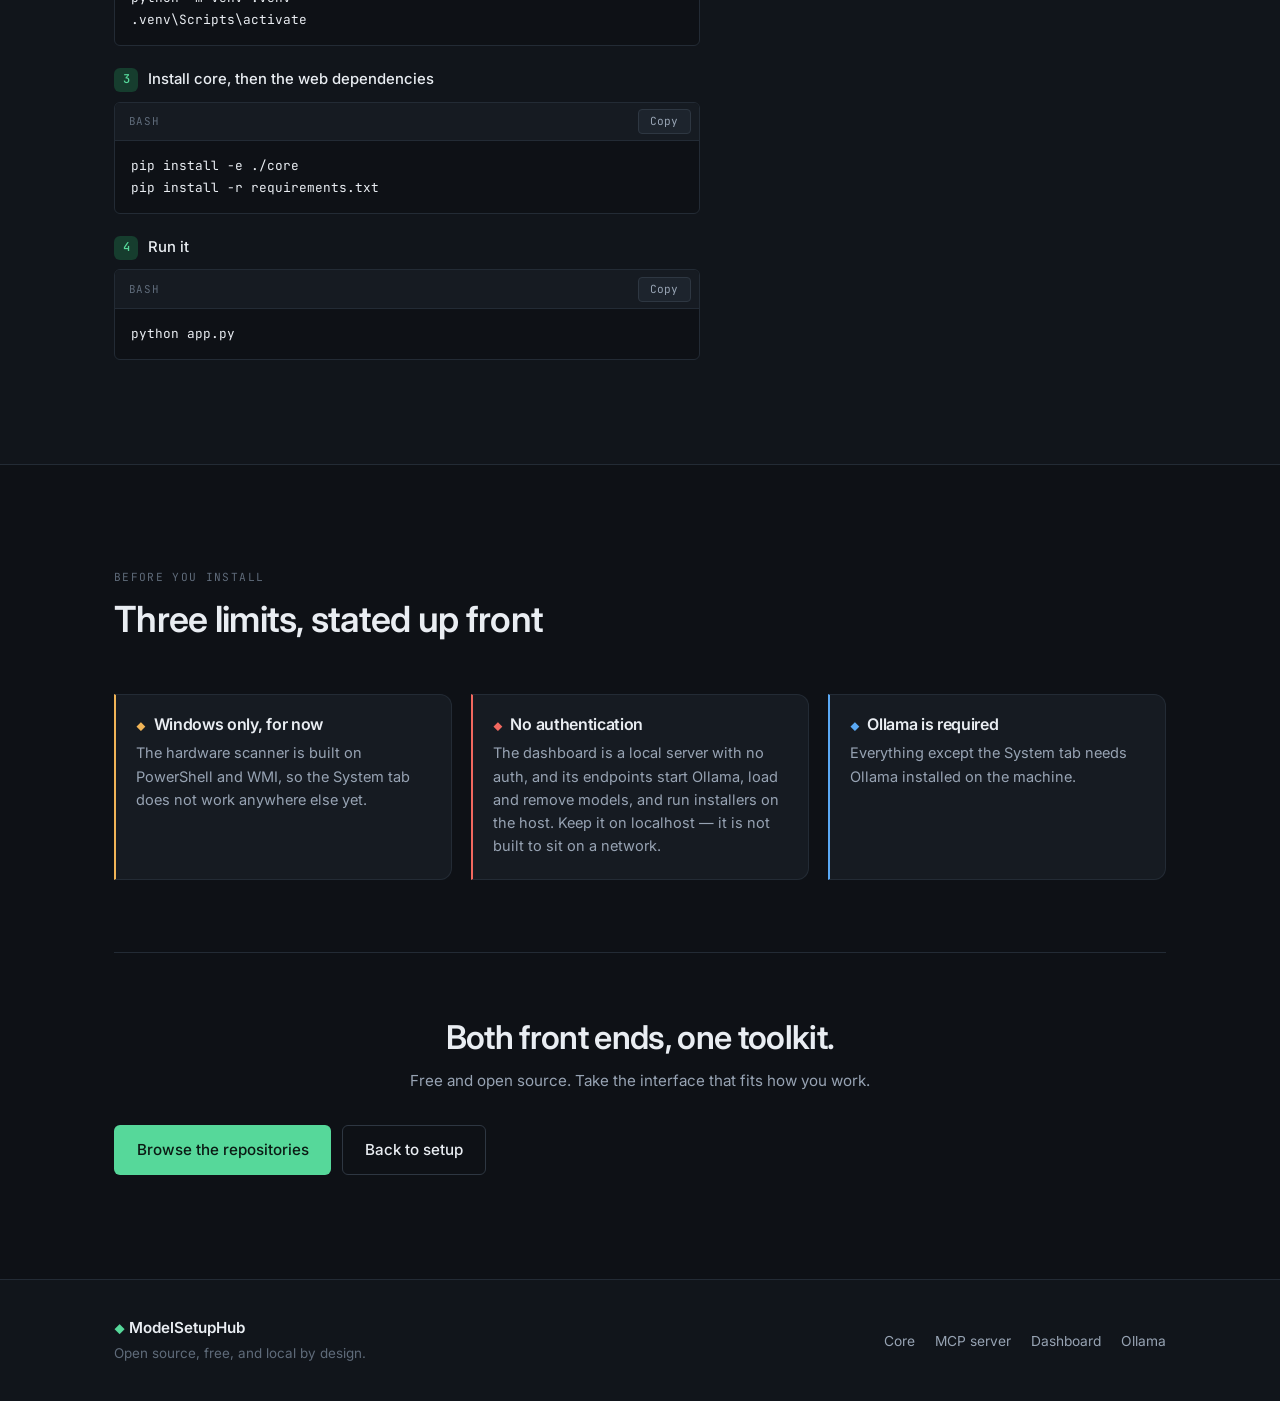
==== commit 1ddc6814: "some changes in ui" ====
--- a/index.html
+++ b/index.html
@@ -16,18 +16,21 @@
 <a class="skip-link" href="#main">Skip to content</a>
 
 <header class="site-head">
-  <div class="wrap head-inner">
-    <a class="brand" href="#top">
-      <span class="brand-mark" aria-hidden="true">&#9670;</span>
-      <span class="brand-name">ModelSetupHub</span>
-    </a>
-    <nav class="site-nav" aria-label="Sections">
-      <a href="#parts">Architecture</a>
-      <a href="#dashboard">Dashboard</a>
-      <a href="#benchmark">Benchmark</a>
-      <a href="#setup">Setup</a>
+  <div class="wrap">
+    <div class="nav-island">
+      <a class="brand" href="#top">
+        <span class="brand-mark" aria-hidden="true">&#9670;</span>
+        <span class="brand-name">ModelSetupHub</span>
+      </a>
+      <nav class="site-nav" aria-label="Sections">
+        <a href="#parts">Architecture</a>
+        <a href="#dashboard">Dashboard</a>
+        <a href="#benchmark">Benchmark</a>
+        <a href="#setup">Setup</a>
+        <a href="#limits">Limits</a>
+      </nav>
       <a class="nav-cta" href="https://github.com/ModelSetupHub">GitHub</a>
-    </nav>
+    </div>
   </div>
 </header>
 
@@ -38,8 +41,8 @@
     <h1>Install, tune and <em>measure</em> local AI models.</h1>
     <p class="lede">
       Running a model on your own machine is possible today — setting it up is not pleasant. ModelSetupHub reads your
-      hardware, manages the Ollama runtime, handles your models, and does the thing most tools skip: runs the same
-      prompts under different parameter sets so you can see which one is actually faster.
+      hardware, manages the Ollama runtime, handles your models, and does the thing most tools skip: it measures which
+      settings are actually faster.
     </p>
     <div class="hero-actions">
       <a class="btn btn-primary" href="#setup">Get started</a>
@@ -47,22 +50,37 @@
     </div>
 
     <ul class="stat-strip">
-      <li>
-        <strong class="c-green">3</strong>
-        <span>ways in — library, AI agent, dashboard</span>
-      </li>
-      <li>
-        <strong class="c-blue">23</strong>
-        <span>Ollama options you can compare</span>
-      </li>
-      <li>
-        <strong class="c-amber">0</strong>
-        <span>data leaves your machine</span>
+      <li class="s-green">
+        <p class="stat-top">
+          <span class="stat-num">3</span>
+          <span class="stat-unit">interfaces</span>
+        </p>
+        <p class="stat-label">One engine</p>
+        <p class="stat-detail">Python library, MCP server, web dashboard</p>
+      </li>
+      <li class="s-blue">
+        <p class="stat-top">
+          <span class="stat-num">23</span>
+          <span class="stat-unit">options</span>
+        </p>
+        <p class="stat-label">Measurable</p>
+        <p class="stat-detail">Every Ollama generation parameter, compared</p>
+      </li>
+      <li class="s-amber">
+        <p class="stat-top">
+          <span class="stat-num">100</span>
+          <span class="stat-unit">%</span>
+        </p>
+        <p class="stat-label">On your machine</p>
+        <p class="stat-detail">No account, no telemetry, no upload</p>
       </li>
     </ul>
 
-    <figure class="hero-shot">
-      <img src="assets/img/benchmark-results.png" alt="The dashboard showing benchmark results: the fastest configuration, comparison bars for output speed, prompt speed and response time, and a summary table." width="1077" height="596" loading="eager">
+    <figure class="shot hero-shot">
+      <a class="shot-link" href="assets/img/benchmark-results.png" target="_blank" rel="noopener">
+        <img src="assets/img/benchmark-results.png" alt="The dashboard showing benchmark results: the fastest configuration, comparison bars for output speed, prompt speed and response time, and a summary table." width="1077" height="596" loading="eager">
+        <span class="shot-zoom">Open full size</span>
+      </a>
     </figure>
   </div>
 </section>
@@ -74,23 +92,23 @@
         <p class="kicker">The problem</p>
         <h2 id="problem-title">Local setup is guesswork spread across forum posts.</h2>
         <p>
-          To run a model you need to know how much VRAM your card has, which model fits in it, which parameters to
-          change for speed, and what an opaque <code>llama-server</code> error actually means. This toolkit replaces
-          each of those guesses with something you can read off your own machine.
+          You need to know how much VRAM your card has, which model fits in it, which parameters to change for speed,
+          and what an opaque <code>llama-server</code> error actually means. This toolkit replaces each of those guesses
+          with something you can read off your own machine.
         </p>
       </div>
       <ul class="swap-list">
         <li>
-          <span class="swap-from"><span class="sr-only">Instead of: </span>Guessing which model fits</span>
-          <span class="swap-to c-green">Read your real VRAM</span>
-        </li>
-        <li>
-          <span class="swap-from"><span class="sr-only">Instead of: </span>Copying someone's parameters</span>
-          <span class="swap-to c-green">Benchmark them side by side</span>
-        </li>
-        <li>
-          <span class="swap-from"><span class="sr-only">Instead of: </span>Cryptic runtime failures</span>
-          <span class="swap-to c-green">The error text, verbatim</span>
+          <span class="swap-from"><span class="swap-tag">Before</span> Guessing which model fits</span>
+          <span class="swap-to"><span class="swap-tag">After</span> Read your real VRAM</span>
+        </li>
+        <li>
+          <span class="swap-from"><span class="swap-tag">Before</span> Copying someone's parameters</span>
+          <span class="swap-to"><span class="swap-tag">After</span> Benchmark them side by side</span>
+        </li>
+        <li>
+          <span class="swap-from"><span class="swap-tag">Before</span> Cryptic runtime failures</span>
+          <span class="swap-to"><span class="swap-tag">After</span> The error text, verbatim</span>
         </li>
       </ul>
     </div>
@@ -102,7 +120,7 @@
     <header class="sec-head">
       <p class="kicker">Architecture</p>
       <h2 id="parts-title">Three ways in, one engine</h2>
-      <p>All three drive the same library. Only the way you reach it differs — so you can switch without relearning anything.</p>
+      <p>All three drive the same library, so you can switch without relearning anything.</p>
     </header>
 
     <div class="part-grid">
@@ -158,8 +176,11 @@
           here — the VRAM figure decides which models you can actually load. The result is cached, so you wait once.
         </p>
       </div>
-      <figure class="feature-shot">
-        <img src="assets/img/system.png" alt="Hardware scan results showing processor details, memory modules, GPU VRAM and disk usage bars." width="1070" height="587" loading="lazy">
+      <figure class="shot feature-shot">
+        <a class="shot-link" href="assets/img/system.png" target="_blank" rel="noopener">
+          <img src="assets/img/system.png" alt="Hardware scan results showing processor details, memory modules, GPU VRAM and disk usage bars." width="1070" height="587" loading="lazy">
+          <span class="shot-zoom">Open full size</span>
+        </a>
       </figure>
     </article>
 
@@ -173,8 +194,11 @@
           instead of claiming a stop that did not stick.
         </p>
       </div>
-      <figure class="feature-shot">
-        <img src="assets/img/ollama.png" alt="The Ollama tab showing installation state, server status and start and stop controls." width="1063" height="586" loading="lazy">
+      <figure class="shot feature-shot">
+        <a class="shot-link" href="assets/img/ollama.png" target="_blank" rel="noopener">
+          <img src="assets/img/ollama.png" alt="The Ollama tab showing installation state, server status and start and stop controls." width="1063" height="586" loading="lazy">
+          <span class="shot-zoom">Open full size</span>
+        </a>
       </figure>
     </article>
 
@@ -188,8 +212,11 @@
           with the original untouched.
         </p>
       </div>
-      <figure class="feature-shot">
-        <img src="assets/img/models.png" alt="The Models tab listing installed and loaded models with per-row actions and forms below." width="1066" height="593" loading="lazy">
+      <figure class="shot feature-shot">
+        <a class="shot-link" href="assets/img/models.png" target="_blank" rel="noopener">
+          <img src="assets/img/models.png" alt="The Models tab listing installed and loaded models with per-row actions and forms below." width="1066" height="593" loading="lazy">
+          <span class="shot-zoom">Open full size</span>
+        </a>
       </figure>
     </article>
 
@@ -203,8 +230,11 @@
           preloaded before each one so load time never lands in the timings.
         </p>
       </div>
-      <figure class="feature-shot">
-        <img src="assets/img/benchmark-builder.png" alt="The manual configuration form with Ollama generation options grouped into collapsible sections." width="1076" height="600" loading="lazy">
+      <figure class="shot feature-shot">
+        <a class="shot-link" href="assets/img/benchmark-builder.png" target="_blank" rel="noopener">
+          <img src="assets/img/benchmark-builder.png" alt="The manual configuration form with Ollama generation options grouped into collapsible sections." width="1076" height="600" loading="lazy">
+          <span class="shot-zoom">Open full size</span>
+        </a>
       </figure>
     </article>
   </div>
@@ -222,7 +252,7 @@
       <figure class="bench-panel">
         <figcaption class="panel-head">
           <span class="panel-title">Output speed</span>
-          <span class="panel-meta">4 configurations &middot; qwen3vl</span>
+          <span class="panel-meta">4 configs &middot; qwen3vl</span>
         </figcaption>
         <ul class="bars">
           <li class="is-best">
@@ -256,7 +286,7 @@
         <p>
           The verdict comes first: which configuration generated fastest, and by how much over the runner-up. Then output
           speed, prompt speed and response time, each scaled against the best value in its own group, followed by a
-          summary table and per-prompt detail for every configuration.
+          summary table and per-prompt detail.
         </p>
         <p>
           A run takes minutes, so it happens in a background thread on the server — reloading the browser does not lose
@@ -270,8 +300,11 @@
       </div>
     </div>
 
-    <figure class="bench-shot">
-      <img src="assets/img/benchmark-import.png" alt="Importing configurations from a JSON file, with a preview of what the server understood before it is applied." width="1075" height="600" loading="lazy">
+    <figure class="shot bench-shot">
+      <a class="shot-link" href="assets/img/benchmark-import.png" target="_blank" rel="noopener">
+        <img src="assets/img/benchmark-import.png" alt="Importing configurations from a JSON file, with a preview of what the server understood before it is applied." width="1075" height="600" loading="lazy">
+        <span class="shot-zoom">Open full size</span>
+      </a>
       <figcaption>
         Configurations can also come from a file — dropped, browsed or pasted. It is validated on the server and
         previewed first, because a file may carry its own model and prompts, and those should not silently overwrite what
@@ -293,23 +326,46 @@
       <ol class="steps">
         <li>
           <p class="step-head"><span class="step-num">1</span> Clone with the submodule</p>
-          <pre><code>git clone --recurse-submodules \
-  https://github.com/ModelSetupHub/gui.git
+          <div class="code-box">
+            <div class="code-bar">
+              <span class="code-lang">bash</span>
+              <button class="copy-btn" type="button" data-copy-target="cmd-1">Copy</button>
+            </div>
+            <pre><code id="cmd-1">git clone --recurse-submodules https://github.com/ModelSetupHub/gui.git
 cd gui</code></pre>
+          </div>
         </li>
         <li>
           <p class="step-head"><span class="step-num">2</span> Create a virtual environment</p>
-          <pre><code>python -m venv .venv
+          <div class="code-box">
+            <div class="code-bar">
+              <span class="code-lang">bash</span>
+              <button class="copy-btn" type="button" data-copy-target="cmd-2">Copy</button>
+            </div>
+            <pre><code id="cmd-2">python -m venv .venv
 .venv\Scripts\activate</code></pre>
+          </div>
         </li>
         <li>
           <p class="step-head"><span class="step-num">3</span> Install core, then the web dependencies</p>
-          <pre><code>pip install -e ./core
+          <div class="code-box">
+            <div class="code-bar">
+              <span class="code-lang">bash</span>
+              <button class="copy-btn" type="button" data-copy-target="cmd-3">Copy</button>
+            </div>
+            <pre><code id="cmd-3">pip install -e ./core
 pip install -r requirements.txt</code></pre>
+          </div>
         </li>
         <li>
           <p class="step-head"><span class="step-num">4</span> Run it</p>
-          <pre><code>python app.py</code></pre>
+          <div class="code-box">
+            <div class="code-bar">
+              <span class="code-lang">bash</span>
+              <button class="copy-btn" type="button" data-copy-target="cmd-4">Copy</button>
+            </div>
+            <pre><code id="cmd-4">python app.py</code></pre>
+          </div>
         </li>
       </ol>
 
@@ -327,7 +383,7 @@
   </div>
 </section>
 
-<section class="honest" aria-labelledby="honest-title">
+<section class="honest" id="limits" aria-labelledby="honest-title">
   <div class="wrap">
     <header class="sec-head">
       <p class="kicker">Before you install</p>
@@ -335,19 +391,19 @@
     </header>
 
     <ul class="limits">
-      <li>
-        <h3><span class="limit-mark c-amber" aria-hidden="true">&#9670;</span> Windows only, for now</h3>
+      <li class="l-amber">
+        <h3><span class="limit-mark" aria-hidden="true">&#9670;</span> Windows only, for now</h3>
         <p>The hardware scanner is built on PowerShell and WMI, so the System tab does not work anywhere else yet.</p>
       </li>
-      <li>
-        <h3><span class="limit-mark c-red" aria-hidden="true">&#9670;</span> No authentication</h3>
+      <li class="l-red">
+        <h3><span class="limit-mark" aria-hidden="true">&#9670;</span> No authentication</h3>
         <p>
           The dashboard is a local server with no auth, and its endpoints start Ollama, load and remove models, and run
           installers on the host. Keep it on localhost — it is not built to sit on a network.
         </p>
       </li>
-      <li>
-        <h3><span class="limit-mark c-blue" aria-hidden="true">&#9670;</span> Ollama is required</h3>
+      <li class="l-blue">
+        <h3><span class="limit-mark" aria-hidden="true">&#9670;</span> Ollama is required</h3>
         <p>Everything except the System tab needs Ollama installed on the machine.</p>
       </li>
     </ul>
@@ -357,7 +413,7 @@
       <p>Free and open source. Take the interface that fits how you work.</p>
       <div class="hero-actions">
         <a class="btn btn-primary" href="https://github.com/ModelSetupHub">Browse the repositories</a>
-        <a class="btn btn-ghost" href="#benchmark">Back to the benchmark</a>
+        <a class="btn btn-ghost" href="#setup">Back to setup</a>
       </div>
     </div>
   </div>
@@ -379,5 +435,6 @@
   </div>
 </footer>
 
+<script src="assets/js/copy.js" defer></script>
 </body>
 </html>
--- a/assets/css/style.css
+++ b/assets/css/style.css
@@ -1,5 +1,7 @@
 /* ModelSetupHub — marketing site.
-   Palette and type are lifted from the dashboard so the two read as one product. */
+   Palette and type are lifted from the dashboard so the two read as one product.
+   Written mobile-first: the base rules are the phone layout, and the wider
+   layouts are added at min-width breakpoints. */
 
 :root {
   --bg: #0E1116;
@@ -11,6 +13,7 @@
 
   --text: #E9EDF2;
   --text-dim: #97A3B3;
+  --text-mid: #808C9C;
   --text-faint: #5F6B7A;
 
   --green: #56D89A;
@@ -22,6 +25,7 @@
   --amber: #F0B457;
   --amber-dim: #40301A;
   --red: #F2685F;
+  --red-dim: #40201E;
 
   --font-ui: 'Inter', system-ui, sans-serif;
   --font-mono: 'JetBrains Mono', ui-monospace, monospace;
@@ -30,12 +34,16 @@
   --radius-sm: 6px;
 
   --wrap: 1100px;
-  --gap-section: 6.5rem;
+  --gap-section: 3.5rem;
+  --head-h: 62px;
 }
 
 *, *::before, *::after { box-sizing: border-box; }
 
-html { scroll-behavior: smooth; }
+html {
+  scroll-behavior: smooth;
+  -webkit-text-size-adjust: 100%;
+}
 
 body {
   margin: 0;
@@ -43,14 +51,15 @@
   color: var(--text);
   font-family: var(--font-ui);
   font-size: 16px;
-  line-height: 1.65;
+  line-height: 1.6;
   -webkit-font-smoothing: antialiased;
-}
-
-h1, h2, h3 { margin: 0; font-weight: 600; line-height: 1.2; letter-spacing: -0.02em; }
+  overflow-x: hidden;
+}
+
+h1, h2, h3 { margin: 0; font-weight: 600; line-height: 1.22; letter-spacing: -0.02em; }
 p { margin: 0; }
 img { display: block; max-width: 100%; height: auto; }
-code { font-family: var(--font-mono); font-size: 0.88em; }
+code { font-family: var(--font-mono); font-size: 0.88em; overflow-wrap: anywhere; }
 
 a { color: var(--green); text-decoration: none; }
 a:hover { text-decoration: underline; }
@@ -64,16 +73,7 @@
 .c-red { color: var(--red); }
 
 .skip-link { position: absolute; top: -100vh; left: 1rem; }
-.sr-only {
-  position: absolute;
-  width: 1px;
-  height: 1px;
-  margin: -1px;
-  padding: 0;
-  overflow: hidden;
-  clip-path: inset(50%);
-  white-space: nowrap;
-}.skip-link:focus {
+.skip-link:focus {
   top: 1rem;
   z-index: 20;
   padding: 0.5rem 0.9rem;
@@ -87,83 +87,112 @@
   width: 100%;
   max-width: var(--wrap);
   margin: 0 auto;
-  padding: 0 1.5rem;
-}
-
-main > section { scroll-margin-top: 58px; }
-
-/* Section kicker: the small coloured line above every h2. */
+  padding: 0 1.25rem;
+}
+
+main > section { scroll-margin-top: calc(var(--head-h) + 8px); }
+
 .kicker {
   font-family: var(--font-mono);
-  font-size: 0.74rem;
+  font-size: 0.7rem;
   letter-spacing: 0.12em;
   text-transform: uppercase;
   color: var(--text-faint);
-  margin-bottom: 0.9rem;
-}
-
-/* ---------- header ---------- */
+  margin-bottom: 0.7rem;
+}
+
+/* ---------- header ----------
+   A floating "island" bar at both sizes: the brand and GitHub link stay fixed on
+   the outer edges, and the section links scroll horizontally between them when
+   the viewport cannot fit them. */
 
 .site-head {
   position: sticky;
   top: 0;
   z-index: 10;
-  background: rgba(14, 17, 22, 0.88);
-  backdrop-filter: blur(10px);
-  border-bottom: 1px solid var(--border-soft);
-}
-
-.head-inner {
+  padding: 0.6rem 0;
+  background: linear-gradient(rgba(14, 17, 22, 0.96) 60%, rgba(14, 17, 22, 0));
+}
+
+.nav-island {
   display: flex;
   align-items: center;
-  justify-content: space-between;
-  height: 58px;
+  gap: 0.5rem;
+  padding: 0.4rem 0.5rem 0.4rem 0.85rem;
+  background: rgba(22, 27, 34, 0.9);
+  backdrop-filter: blur(12px);
+  border: 1px solid var(--border-soft);
+  border-radius: 999px;
+  box-shadow: 0 8px 24px -12px rgba(0, 0, 0, 0.8);
 }
 
 .brand {
   display: inline-flex;
   align-items: center;
-  gap: 0.55rem;
+  gap: 0.45rem;
+  flex: none;
   color: var(--text);
   font-weight: 600;
+  font-size: 0.92rem;
 }
 .brand:hover { text-decoration: none; }
-.brand-mark { color: var(--green); font-size: 0.7rem; }
+.brand-mark { color: var(--green); font-size: 0.66rem; }
+/* The wordmark is visually dropped on the narrowest screens so the section links
+   keep their space, but it stays in the accessibility tree as the link's name. */
+.brand-name {
+  position: absolute;
+  width: 1px;
+  height: 1px;
+  margin: -1px;
+  overflow: hidden;
+  clip-path: inset(50%);
+  white-space: nowrap;
+}
+
+.nav-cta {
+  flex: none;
+  padding: 0.32rem 0.75rem;
+  background: var(--panel-raised);
+  border: 1px solid var(--border-strong);
+  border-radius: 999px;
+  color: var(--text);
+  font-size: 0.8rem;
+}
+.nav-cta:hover { border-color: var(--green); color: var(--green); text-decoration: none; }
 
 .site-nav {
-  display: flex;
-  align-items: center;
-  gap: 1.6rem;
-  font-size: 0.88rem;
-}
-.site-nav a { color: var(--text-dim); }
+  flex: 1 1 auto;
+  min-width: 0;
+  display: flex;
+  gap: 0.9rem;
+  padding: 0 0.35rem;
+  font-size: 0.82rem;
+  white-space: nowrap;
+  overflow-x: auto;
+  scrollbar-width: none;
+  /* Fade the trailing edge so the horizontal scroll is discoverable. */
+  mask-image: linear-gradient(to right, transparent 0, #000 10px, #000 calc(100% - 18px), transparent 100%);
+}
+.site-nav::-webkit-scrollbar { display: none; }
+.site-nav a { flex: none; color: var(--text-dim); }
 .site-nav a:hover { color: var(--text); text-decoration: none; }
-
-.nav-cta {
-  padding: 0.34rem 0.85rem;
-  border: 1px solid var(--border-strong);
-  border-radius: var(--radius-sm);
-  color: var(--text) !important;
-}
-.nav-cta:hover { border-color: var(--green); color: var(--green) !important; }
 
 /* ---------- hero ---------- */
 
 .hero {
   position: relative;
-  padding: 6rem 0 0;
+  padding: 3rem 0 0;
   overflow: hidden;
 }
-/* A single soft wash behind the headline, so the fold is not flat black. */
 .hero::before {
   content: "";
   position: absolute;
-  top: -320px;
+  top: -260px;
   left: 50%;
-  width: 1000px;
-  height: 640px;
+  width: 760px;
+  height: 520px;
   transform: translateX(-50%);
-  background: radial-gradient(closest-side, rgba(86, 216, 154, 0.13), transparent 70%);
+  background: radial-gradient(closest-side, rgba(86, 216, 154, 0.14), transparent 70%);
   pointer-events: none;
 }
 
@@ -172,52 +201,42 @@
 .eyebrow {
   display: inline-flex;
   align-items: center;
-  gap: 0.5rem;
-  padding: 0.3rem 0.8rem 0.3rem 0.65rem;
-  margin-bottom: 1.5rem;
+  gap: 0.45rem;
+  padding: 0.28rem 0.75rem 0.28rem 0.6rem;
+  margin-bottom: 1.15rem;
   background: var(--green-dim);
   border-radius: 999px;
   font-family: var(--font-mono);
-  font-size: 0.74rem;
-  letter-spacing: 0.05em;
+  font-size: 0.7rem;
+  letter-spacing: 0.04em;
   color: var(--green);
 }
-.dot {
-  width: 6px;
-  height: 6px;
-  border-radius: 50%;
-  background: var(--green);
-}
-
-.hero h1 {
-  max-width: 22ch;
-  font-size: clamp(2.3rem, 5.6vw, 3.75rem);
-}
-.hero h1 em {
-  font-style: normal;
-  color: var(--green);
-}
+.dot { width: 6px; height: 6px; border-radius: 50%; background: var(--green); }
+
+.hero h1 { font-size: clamp(2rem, 8.5vw, 2.5rem); }
+.hero h1 em { font-style: normal; color: var(--green); }
 
 .lede {
-  max-width: 60ch;
-  margin-top: 1.5rem;
-  font-size: 1.06rem;
+  margin-top: 1.1rem;
+  font-size: 1rem;
   color: var(--text-dim);
 }
 
 .hero-actions {
   display: flex;
   flex-wrap: wrap;
-  gap: 0.75rem;
-  margin-top: 2rem;
+  gap: 0.7rem;
+  margin-top: 1.6rem;
 }
 
 .btn {
-  display: inline-block;
-  padding: 0.65rem 1.35rem;
+  display: block;
+  flex: 1 1 100%;
+  padding: 0.75rem 1.35rem;
   border-radius: var(--radius-sm);
   border: 1px solid transparent;
-  font-size: 0.94rem;
+  text-align: center;
+  font-size: 0.95rem;
   font-weight: 500;
   transition: background-color 0.15s, border-color 0.15s, color 0.15s;
 }
@@ -229,32 +248,99 @@
 .btn-ghost { border-color: var(--border-strong); color: var(--text); }
 .btn-ghost:hover { border-color: var(--text-faint); background: var(--panel); }
 
+/* Stat cards: each one pairs a figure with a claim and the evidence for it, so
+   the number is never left to speak on its own. */
 .stat-strip {
   list-style: none;
   display: grid;
-  grid-template-columns: repeat(3, minmax(0, 1fr));
-  gap: 1.75rem;
-  margin: 3.25rem 0 0;
-  padding: 1.5rem 0 0;
-  border-top: 1px solid var(--border-soft);
-}
-.stat-strip li { display: flex; align-items: baseline; gap: 0.7rem; }
-.stat-strip strong {
-  font-family: var(--font-mono);
-  font-size: 1.7rem;
+  grid-template-columns: minmax(0, 1fr);
+  gap: 0.6rem;
+  margin: 2rem 0 0;
+  padding: 0;
+}
+.stat-strip li {
+  position: relative;
+  padding: 1rem 1.1rem;
+  background: var(--panel);
+  border: 1px solid var(--border-soft);
+  border-radius: var(--radius);
+  overflow: hidden;
+}
+.stat-strip li::before {
+  content: "";
+  position: absolute;
+  inset: 0 auto 0 0;
+  width: 2px;
+  background: var(--accent);
+}
+
+.s-green { --accent: var(--green); }
+.s-blue  { --accent: var(--blue); }
+.s-amber { --accent: var(--amber); }
+
+.stat-top {
+  display: flex;
+  align-items: baseline;
+  gap: 0.35rem;
+}
+.stat-num {
+  font-family: var(--font-mono);
+  font-size: 1.75rem;
   font-weight: 600;
   line-height: 1;
-}
-.stat-strip span { font-size: 0.88rem; color: var(--text-dim); }
-
-.hero-shot {
-  margin: 3.5rem 0 0;
+  color: var(--accent);
+}
+.stat-unit {
+  font-family: var(--font-mono);
+  font-size: 0.76rem;
+  color: var(--accent);
+  opacity: 0.75;
+}
+
+.stat-label {
+  margin-top: 0.5rem;
+  font-size: 0.92rem;
+  font-weight: 600;
+}
+.stat-detail {
+  margin-top: 0.15rem;
+  font-size: 0.84rem;
+  line-height: 1.45;
+  color: var(--text-dim);
+}
+
+/* ---------- screenshots ----------
+   A dashboard screenshot is unreadable at phone width, so on small screens it
+   becomes a tappable thumbnail with a visible hint to open it full size. */
+
+.shot { margin: 2rem 0 0; }
+
+.shot-link {
+  position: relative;
+  display: block;
   border: 1px solid var(--border-soft);
   border-radius: var(--radius);
   overflow: hidden;
   background: var(--panel);
-  box-shadow: 0 24px 60px -30px rgba(0, 0, 0, 0.9);
-}
+}
+.shot-link:hover { text-decoration: none; border-color: var(--border-strong); }
+
+.shot-link img { width: 100%; }
+
+.shot-zoom {
+  position: absolute;
+  right: 0.5rem;
+  bottom: 0.5rem;
+  padding: 0.25rem 0.6rem;
+  background: rgba(14, 17, 22, 0.9);
+  border: 1px solid var(--border-strong);
+  border-radius: 999px;
+  font-family: var(--font-mono);
+  font-size: 0.68rem;
+  color: var(--text-dim);
+}
+
+.hero-shot { box-shadow: 0 20px 50px -30px rgba(0, 0, 0, 0.9); }
 
 /* ---------- problem ---------- */
 
@@ -266,41 +352,53 @@
   border-bottom: 1px solid var(--border-soft);
 }
 
-.problem-grid {
-  display: grid;
-  grid-template-columns: minmax(0, 6fr) minmax(0, 5fr);
-  gap: 3.5rem;
-  align-items: start;
-}
-
-.problem-copy h2 { font-size: clamp(1.5rem, 3vw, 1.95rem); max-width: 24ch; }
-.problem-copy p:last-child { margin-top: 1.1rem; color: var(--text-dim); }
+.problem-copy h2 { font-size: clamp(1.4rem, 5.5vw, 1.7rem); }
+.problem-copy p:last-child { margin-top: 1rem; color: var(--text-dim); font-size: 0.96rem; }
 .problem-copy code { color: var(--amber); }
 
-.swap-list { list-style: none; margin: 0; padding: 0; }
+.swap-list {
+  list-style: none;
+  margin: 1.75rem 0 0;
+  padding: 0;
+}
 .swap-list li {
   display: grid;
-  gap: 0.15rem;
-  padding: 0.9rem 1.1rem;
+  gap: 0.5rem;
+  padding: 0.9rem 1rem;
   background: var(--panel);
   border: 1px solid var(--border-soft);
-  border-left: 2px solid var(--green);
-  border-radius: 0 var(--radius-sm) var(--radius-sm) 0;
-}
-.swap-list li + li { margin-top: 0.7rem; }
-
-.swap-from {
-  font-size: 0.85rem;
-  color: #808C9C;
-  text-decoration: line-through;
-}
-.swap-to { font-size: 0.98rem; font-weight: 500; }
+  border-radius: var(--radius-sm);
+}
+.swap-list li + li { margin-top: 0.6rem; }
+
+/* Explicit Before/After chips replace a strikethrough that reads as noise on a
+   small screen. */
+.swap-tag {
+  display: inline-block;
+  min-width: 3.6rem;
+  margin-right: 0.55rem;
+  padding: 0.1rem 0.4rem;
+  border-radius: 4px;
+  font-family: var(--font-mono);
+  font-size: 0.64rem;
+  letter-spacing: 0.06em;
+  text-transform: uppercase;
+  text-align: center;
+}
+.swap-from { font-size: 0.9rem; color: var(--text-mid); }
+.swap-from .swap-tag { background: var(--panel-raised); color: var(--text-faint); }
+.swap-to { font-size: 0.95rem; font-weight: 500; color: var(--green); }
+.swap-to .swap-tag { background: var(--green-dim); color: var(--green); }
 
 /* ---------- section heads ---------- */
 
-.sec-head { max-width: 58ch; margin-bottom: 3.25rem; }
-.sec-head h2 { font-size: clamp(1.7rem, 3.4vw, 2.25rem); }
-.sec-head > p:last-child:not(.kicker) { margin-top: 0.9rem; color: var(--text-dim); }
+.sec-head { margin-bottom: 2rem; }
+.sec-head h2 { font-size: clamp(1.5rem, 6vw, 1.9rem); }
+.sec-head > p:last-child:not(.kicker) {
+  margin-top: 0.8rem;
+  color: var(--text-dim);
+  font-size: 0.96rem;
+}
 
 /* ---------- parts ---------- */
 
@@ -308,22 +406,20 @@
 
 .part-grid {
   display: grid;
-  grid-template-columns: repeat(3, 1fr);
-  gap: 1.15rem;
+  grid-template-columns: minmax(0, 1fr);
+  gap: 0.9rem;
 }
 
 .part {
   position: relative;
   display: flex;
   flex-direction: column;
-  padding: 1.75rem 1.6rem;
+  padding: 1.4rem 1.25rem;
   background: var(--panel);
   border: 1px solid var(--border-soft);
   border-radius: var(--radius);
   overflow: hidden;
-  transition: border-color 0.15s, transform 0.15s;
-}
-/* Each card carries its own accent, top edge and tag colour. */
+}
 .part::before {
   content: "";
   position: absolute;
@@ -331,7 +427,6 @@
   height: 2px;
   background: var(--accent);
 }
-.part:hover { transform: translateY(-2px); border-color: var(--border-strong); }
 
 .part-green  { --accent: var(--green);  --accent-dim: var(--green-dim); }
 .part-violet { --accent: var(--violet); --accent-dim: var(--violet-dim); }
@@ -340,30 +435,30 @@
 .part-tag {
   display: inline-block;
   align-self: flex-start;
-  padding: 0.2rem 0.6rem;
+  padding: 0.18rem 0.55rem;
   background: var(--accent-dim);
   border-radius: var(--radius-sm);
   color: var(--accent);
   font-family: var(--font-mono);
-  font-size: 0.7rem;
+  font-size: 0.66rem;
   letter-spacing: 0.07em;
   text-transform: uppercase;
 }
 
-.part h3 { margin: 0.9rem 0 0.7rem; font-size: 1.3rem; }
-.part-body { color: var(--text-dim); font-size: 0.94rem; }
+.part h3 { margin: 0.75rem 0 0.6rem; font-size: 1.2rem; }
+.part-body { color: var(--text-dim); font-size: 0.92rem; }
 
 .part-for {
-  margin-top: 1.1rem;
-  font-size: 0.86rem;
+  margin-top: 0.9rem;
+  font-size: 0.84rem;
   font-weight: 500;
   color: var(--accent);
 }
 
 .part-link {
-  margin-top: 1.5rem;
-  font-family: var(--font-mono);
-  font-size: 0.82rem;
+  margin-top: 1.1rem;
+  font-family: var(--font-mono);
+  font-size: 0.8rem;
   color: var(--text-dim);
 }
 .part-link:hover { color: var(--accent); text-decoration: none; }
@@ -377,17 +472,9 @@
   border-bottom: 1px solid var(--border-soft);
 }
 
-.feature {
-  display: grid;
-  grid-template-columns: minmax(0, 5fr) minmax(0, 7fr);
-  gap: 3.25rem;
-  align-items: center;
-  padding: 3.25rem 0;
-  border-top: 1px solid var(--border-soft);
-}
+.feature { padding: 2rem 0; border-top: 1px solid var(--border-soft); }
 .feature:first-of-type { border-top: none; padding-top: 0; }
 .feature:last-of-type { padding-bottom: 0; }
-.feature:nth-of-type(even) .feature-shot { order: -1; }
 
 .f-green  { --accent: var(--green);  --accent-dim: var(--green-dim); }
 .f-blue   { --accent: var(--blue);   --accent-dim: var(--blue-dim); }
@@ -397,9 +484,9 @@
 .feature-index {
   display: flex;
   align-items: center;
-  gap: 0.6rem;
-  font-family: var(--font-mono);
-  font-size: 0.8rem;
+  gap: 0.55rem;
+  font-family: var(--font-mono);
+  font-size: 0.76rem;
   letter-spacing: 0.06em;
   text-transform: uppercase;
   color: var(--accent);
@@ -407,38 +494,26 @@
 .idx {
   display: grid;
   place-items: center;
-  width: 1.7rem;
-  height: 1.7rem;
+  flex: none;
+  width: 1.6rem;
+  height: 1.6rem;
   background: var(--accent-dim);
   border-radius: var(--radius-sm);
-  font-size: 0.74rem;
-}
-
-.feature-text h3 { margin: 0.85rem 0 0.9rem; font-size: 1.45rem; }
-.feature-text p:last-child { color: var(--text-dim); }
-
-.feature-shot {
-  margin: 0;
-  border: 1px solid var(--border-soft);
-  border-radius: var(--radius);
-  overflow: hidden;
-  background: var(--panel);
-}
+  font-size: 0.72rem;
+}
+
+.feature-text h3 { margin: 0.7rem 0 0.75rem; font-size: 1.25rem; }
+.feature-text p:last-child { color: var(--text-dim); font-size: 0.95rem; }
+
+.feature-shot { margin-top: 1.4rem; }
 
 /* ---------- benchmark ---------- */
 
 .bench { padding: var(--gap-section) 0; }
-
-.bench-grid {
-  display: grid;
-  grid-template-columns: minmax(0, 1fr) minmax(0, 1fr);
-  gap: 3rem;
-  align-items: start;
-}
 
 .bench-panel {
   margin: 0;
-  padding: 1.5rem;
+  padding: 1.15rem 1.1rem;
   background: var(--panel);
   border: 1px solid var(--border-strong);
   border-radius: var(--radius);
@@ -446,26 +521,27 @@
 
 .panel-head {
   display: flex;
+  flex-wrap: wrap;
   align-items: baseline;
   justify-content: space-between;
-  gap: 1rem;
-  padding-bottom: 1.1rem;
-  margin-bottom: 1.1rem;
+  gap: 0.35rem 1rem;
+  padding-bottom: 0.9rem;
+  margin-bottom: 0.9rem;
   border-bottom: 1px solid var(--border-soft);
 }
-.panel-title { font-weight: 600; font-size: 0.98rem; }
-.panel-meta { font-family: var(--font-mono); font-size: 0.76rem; color: var(--text-faint); }
+.panel-title { font-weight: 600; font-size: 0.94rem; }
+.panel-meta { font-family: var(--font-mono); font-size: 0.72rem; color: var(--text-faint); }
 
 .bars { list-style: none; margin: 0; padding: 0; }
 .bars li {
   display: grid;
-  grid-template-columns: 5rem minmax(0, 1fr) 3rem;
+  grid-template-columns: 4.4rem minmax(0, 1fr) 2.6rem;
   align-items: center;
-  gap: 0.85rem;
-  padding: 0.4rem 0;
-}
-
-.bar-label { font-family: var(--font-mono); font-size: 0.79rem; color: var(--text-dim); }
+  gap: 0.6rem;
+  padding: 0.35rem 0;
+}
+
+.bar-label { font-family: var(--font-mono); font-size: 0.75rem; color: var(--text-dim); }
 
 .bar-track {
   height: 9px;
@@ -481,55 +557,45 @@
   border-radius: 999px;
 }
 
-.bars li.is-best .bar-label { color: var(--green); }
+.bars li.is-best .bar-label,
+.bars li.is-best .bar-value { color: var(--green); }
 .bars li.is-best .bar-fill { background: var(--green); opacity: 1; }
-.bars li.is-best .bar-value { color: var(--green); }
-
-.bar-value {
-  font-family: var(--font-mono);
-  font-size: 0.79rem;
-  text-align: right;
-}
+
+.bar-value { font-family: var(--font-mono); font-size: 0.75rem; text-align: right; }
 
 .panel-foot {
   display: flex;
+  flex-wrap: wrap;
   align-items: baseline;
   justify-content: space-between;
-  gap: 1rem;
-  margin-top: 1.25rem;
-  padding-top: 1rem;
+  gap: 0.3rem 1rem;
+  margin-top: 1rem;
+  padding-top: 0.9rem;
   border-top: 1px solid var(--border-soft);
-  font-size: 0.82rem;
+  font-size: 0.78rem;
   color: var(--text-faint);
 }
 .unit { font-family: var(--font-mono); }
 .verdict { color: var(--text-dim); }
 .verdict strong { color: var(--green); font-family: var(--font-mono); }
 
-.bench-copy p { color: var(--text-dim); }
-.bench-copy p + p { margin-top: 1.1rem; }
+.bench-copy { margin-top: 1.6rem; }
+.bench-copy p { color: var(--text-dim); font-size: 0.95rem; }
+.bench-copy p + p { margin-top: 1rem; }
 
 .bench-tip {
-  margin-top: 1.6rem !important;
-  padding: 1.05rem 1.2rem;
+  margin-top: 1.4rem !important;
+  padding: 1rem 1.1rem;
   background: var(--panel);
   border: 1px solid var(--border-soft);
   border-left: 2px solid var(--amber);
   border-radius: 0 var(--radius-sm) var(--radius-sm) 0;
-  font-size: 0.94rem;
 }
 .bench-tip strong { color: var(--amber); }
 
-.bench-shot { margin: 3.25rem 0 0; }
-.bench-shot img {
-  border: 1px solid var(--border-soft);
-  border-radius: var(--radius);
-  background: var(--panel);
-}
 .bench-shot figcaption {
-  max-width: 70ch;
-  margin-top: 1rem;
-  font-size: 0.9rem;
+  margin-top: 0.9rem;
+  font-size: 0.87rem;
   color: var(--text-faint);
 }
 
@@ -542,22 +608,18 @@
   border-bottom: 1px solid var(--border-soft);
 }
 
-.setup-grid {
-  display: grid;
-  grid-template-columns: minmax(0, 7fr) minmax(0, 5fr);
-  gap: 3rem;
-  align-items: start;
-}
+.setup-grid { display: grid; grid-template-columns: minmax(0, 1fr); gap: 2rem; }
 
 .steps { list-style: none; margin: 0; padding: 0; }
-.steps li + li { margin-top: 1.4rem; }
+.steps li { min-width: 0; }
+.steps li + li { margin-top: 1.35rem; }
 
 .step-head {
   display: flex;
   align-items: center;
-  gap: 0.7rem;
-  margin-bottom: 0.65rem;
-  font-size: 0.94rem;
+  gap: 0.65rem;
+  margin-bottom: 0.6rem;
+  font-size: 0.93rem;
   font-weight: 500;
 }
 .step-num {
@@ -573,38 +635,82 @@
   font-size: 0.76rem;
 }
 
-pre {
-  margin: 0;
-  padding: 1rem 1.15rem;
+/* Code box: a labelled bar with a copy button above the command itself. */
+.code-box {
+  min-width: 0;
   background: var(--bg);
   border: 1px solid var(--border-soft);
   border-radius: var(--radius-sm);
+  overflow: hidden;
+}
+
+.code-bar {
+  display: flex;
+  align-items: center;
+  justify-content: space-between;
+  gap: 1rem;
+  padding: 0.4rem 0.5rem 0.4rem 0.85rem;
+  background: var(--panel);
+  border-bottom: 1px solid var(--border-soft);
+}
+.code-lang {
+  font-family: var(--font-mono);
+  font-size: 0.68rem;
+  letter-spacing: 0.08em;
+  text-transform: uppercase;
+  color: var(--text-faint);
+}
+
+.copy-btn {
+  flex: none;
+  padding: 0.28rem 0.7rem;
+  background: var(--panel-raised);
+  border: 1px solid var(--border-strong);
+  border-radius: 4px;
+  color: var(--text-dim);
+  font-family: var(--font-mono);
+  font-size: 0.7rem;
+  cursor: pointer;
+  transition: color 0.15s, border-color 0.15s, background-color 0.15s;
+}
+.copy-btn:hover { color: var(--text); border-color: var(--text-faint); }
+.copy-btn.is-copied {
+  background: var(--green-dim);
+  border-color: var(--green);
+  color: var(--green);
+}
+
+pre {
+  margin: 0;
+  padding: 0.85rem 1rem;
   overflow-x: auto;
 }
 pre code {
-  font-size: 0.84rem;
-  line-height: 1.7;
+  display: block;
+  font-size: 0.8rem;
+  line-height: 1.75;
   color: var(--text);
   white-space: pre;
+  overflow-wrap: normal;
 }
 
 .setup-side {
-  padding: 1.5rem;
+  padding: 1.25rem;
   background: var(--panel);
   border: 1px solid var(--border-soft);
   border-radius: var(--radius);
 }
-.side-open { font-size: 0.94rem; color: var(--text-dim); }
+.side-open { font-size: 0.92rem; color: var(--text-dim); }
 .side-open code { color: var(--green); }
 
 .side-warn {
-  margin-top: 1.25rem;
-  padding-top: 1.25rem;
+  margin-top: 1.1rem;
+  padding-top: 1.1rem;
   border-top: 1px solid var(--border-soft);
-  font-size: 0.9rem;
+  font-size: 0.89rem;
   color: var(--text-dim);
 }
-.warn-head { margin-bottom: 0.5rem; font-weight: 600; color: var(--amber); }
+.warn-head { margin-bottom: 0.45rem; font-weight: 600; color: var(--amber); }
 .side-warn code { color: var(--text); }
 
 /* ---------- limits and closing ---------- */
@@ -616,89 +722,183 @@
   margin: 0;
   padding: 0;
   display: grid;
-  grid-template-columns: repeat(3, minmax(0, 1fr));
-  gap: 1.15rem;
+  grid-template-columns: minmax(0, 1fr);
+  gap: 0.9rem;
 }
 .limits li {
-  padding: 1.5rem;
+  padding: 1.25rem;
   background: var(--panel);
   border: 1px solid var(--border-soft);
-  border-radius: var(--radius);
-}
+  border-left: 2px solid var(--accent);
+  border-radius: 0 var(--radius) var(--radius) 0;
+}
+.l-amber { --accent: var(--amber); }
+.l-red   { --accent: var(--red); }
+.l-blue  { --accent: var(--blue); }
+
 .limits h3 {
   display: flex;
   align-items: baseline;
-  gap: 0.55rem;
-  margin-bottom: 0.6rem;
-  font-size: 1.02rem;
-}
-.limit-mark { font-size: 0.6rem; }
-.limits p { color: var(--text-dim); font-size: 0.92rem; }
+  gap: 0.5rem;
+  margin-bottom: 0.5rem;
+  font-size: 1rem;
+}
+.limit-mark { flex: none; font-size: 0.58rem; color: var(--accent); }
+.limits p { color: var(--text-dim); font-size: 0.91rem; }
 
 .closing {
-  margin-top: 4.5rem;
-  padding-top: 4rem;
+  margin-top: 3rem;
+  padding-top: 2.5rem;
   border-top: 1px solid var(--border-soft);
   text-align: center;
 }
-.closing h2 { font-size: clamp(1.6rem, 3.2vw, 2.05rem); }
-.closing p { margin-top: 0.85rem; color: var(--text-dim); }
-.closing .hero-actions { justify-content: center; }
+.closing h2 { font-size: clamp(1.4rem, 5.5vw, 1.8rem); }
+.closing p { margin-top: 0.75rem; color: var(--text-dim); font-size: 0.95rem; }
 
 /* ---------- footer ---------- */
 
 .site-foot {
-  padding: 2.25rem 0;
+  padding: 1.75rem 0;
   background: var(--bg-alt);
   border-top: 1px solid var(--border-soft);
 }
-.foot-inner {
+.foot-inner { display: grid; gap: 1.25rem; }
+.foot-name { font-weight: 600; font-size: 0.95rem; }
+.foot-note { margin-top: 0.15rem; font-size: 0.84rem; color: var(--text-faint); }
+
+.foot-links {
   display: flex;
   flex-wrap: wrap;
-  gap: 1.5rem 2rem;
-  align-items: center;
-  justify-content: space-between;
-}
-.foot-name { font-weight: 600; }
-.foot-note { margin-top: 0.2rem; font-size: 0.86rem; color: var(--text-faint); }
-
-.foot-links {
-  display: flex;
-  flex-wrap: wrap;
-  gap: 1.4rem;
-  font-size: 0.88rem;
+  gap: 0.6rem 1.25rem;
+  font-size: 0.86rem;
 }
 .foot-links a { color: var(--text-dim); }
 .foot-links a:hover { color: var(--text); }
 
-/* ---------- responsive ---------- */
-
-@media (max-width: 900px) {
-  :root { --gap-section: 4rem; }
-
-  .site-nav { gap: 1rem; }
-  .site-nav a:not(.nav-cta) { display: none; }
-
-  .hero { padding-top: 3.5rem; }
-  .hero-shot { margin-top: 2.5rem; }
-
-  .part-grid,
-  .limits { grid-template-columns: minmax(0, 1fr); }
-
-  .problem-grid,
-  .feature,
-  .bench-grid,
-  .setup-grid { grid-template-columns: minmax(0, 1fr); gap: 2rem; }
-
-  .stat-strip { grid-template-columns: minmax(0, 1fr); gap: 0.85rem; }
-
-  .feature:nth-of-type(even) .feature-shot { order: 0; }
-}
-
-@media (max-width: 480px) {
-  .bars li { grid-template-columns: 4.25rem minmax(0, 1fr) 2.5rem; gap: 0.6rem; }
-  .bar-label, .bar-value { font-size: 0.73rem; }
-  .panel-head, .panel-foot { flex-direction: column; gap: 0.35rem; }
+/* ---------- 600px and up ---------- */
+
+@media (min-width: 600px) {
+  .wrap { padding: 0 1.5rem; }
+
+  .brand-name {
+    position: static;
+    width: auto;
+    height: auto;
+    margin: 0;
+    overflow: visible;
+    clip-path: none;
+  }
+  .nav-island { gap: 0.75rem; padding-left: 1rem; }
+
+  .btn { flex: 0 0 auto; display: inline-block; }
+
+  .stat-strip { grid-template-columns: repeat(3, minmax(0, 1fr)); }
+
+  .swap-list li {
+    grid-template-columns: repeat(2, minmax(0, 1fr));
+    align-items: center;
+    gap: 1rem;
+  }
+
+  .limits { grid-template-columns: repeat(2, minmax(0, 1fr)); }
+  .limits li:last-child { grid-column: span 2; }
+
+  .foot-inner {
+    display: flex;
+    flex-wrap: wrap;
+    align-items: center;
+    justify-content: space-between;
+    gap: 1.5rem 2rem;
+  }
+}
+
+/* ---------- 900px and up: the desktop layout ---------- */
+
+@media (min-width: 900px) {
+  :root { --gap-section: 6.5rem; --head-h: 72px; }
+
+  .nav-island { gap: 1.5rem; padding: 0.45rem 0.55rem 0.45rem 1.15rem; }
+  .brand { font-size: 0.96rem; }
+  .site-nav {
+    justify-content: flex-end;
+    gap: 1.6rem;
+    padding: 0;
+    font-size: 0.87rem;
+    overflow: visible;
+    mask-image: none;
+  }
+  .nav-cta { padding: 0.36rem 0.9rem; font-size: 0.84rem; }
+
+  .hero { padding-top: 5rem; }
+  .hero::before { top: -320px; width: 1000px; height: 640px; }
+  .hero h1 { max-width: 22ch; font-size: clamp(2.6rem, 5.2vw, 3.6rem); }
+  .lede { max-width: 60ch; margin-top: 1.5rem; font-size: 1.05rem; }
+  .hero-actions { margin-top: 2rem; }
+
+  .stat-strip { gap: 1rem; margin-top: 3rem; }
+  .stat-strip li { padding: 1.25rem 1.3rem; }
+  .stat-num { font-size: 2rem; }
+  .stat-unit { font-size: 0.8rem; }
+  .stat-label { margin-top: 0.6rem; font-size: 0.95rem; }
+  .stat-detail { font-size: 0.86rem; }
+
+  .shot { margin-top: 3.25rem; }
+  /* On a pointer device the screenshot is legible in place, so the hint only
+     appears on hover. */
+  .shot-zoom { opacity: 0; transition: opacity 0.15s; }
+  .shot-link:hover .shot-zoom { opacity: 1; }
+
+  .problem-grid {
+    display: grid;
+    grid-template-columns: minmax(0, 6fr) minmax(0, 5fr);
+    gap: 3.5rem;
+    align-items: start;
+  }
+  .problem-copy h2 { max-width: 24ch; font-size: clamp(1.5rem, 3vw, 1.95rem); }
+  .swap-list { margin-top: 0; }
+
+  .sec-head { max-width: 58ch; margin-bottom: 3.25rem; }
+  .sec-head h2 { font-size: clamp(1.7rem, 3.4vw, 2.25rem); }
+
+  .part-grid { grid-template-columns: repeat(3, minmax(0, 1fr)); gap: 1.15rem; }
+  .part {
+    padding: 1.75rem 1.6rem;
+    transition: border-color 0.15s, transform 0.15s;
+  }
+  .part:hover { transform: translateY(-2px); border-color: var(--border-strong); }
+  .part h3 { font-size: 1.3rem; }
+
+  .feature {
+    display: grid;
+    grid-template-columns: minmax(0, 5fr) minmax(0, 7fr);
+    gap: 3.25rem;
+    align-items: center;
+    padding: 3.25rem 0;
+  }
+  .feature:nth-of-type(even) .feature-shot { order: -1; }
+  .feature-text h3 { font-size: 1.45rem; }
+  .feature-shot { margin-top: 0; }
+
+  .bench-grid {
+    display: grid;
+    grid-template-columns: minmax(0, 1fr) minmax(0, 1fr);
+    gap: 3rem;
+    align-items: start;
+  }
+  .bench-panel { padding: 1.5rem; }
+  .bench-copy { margin-top: 0; }
+  .bars li { grid-template-columns: 5rem minmax(0, 1fr) 3rem; gap: 0.85rem; }
+
+  .setup-grid { grid-template-columns: minmax(0, 7fr) minmax(0, 5fr); gap: 3rem; align-items: start; }
+  .setup-side { padding: 1.5rem; }
+
+  .limits { grid-template-columns: repeat(3, minmax(0, 1fr)); gap: 1.15rem; }
+  .limits li:last-child { grid-column: auto; }
+
+  .closing { margin-top: 4.5rem; padding-top: 4rem; }
+  .closing h2 { font-size: clamp(1.6rem, 3.2vw, 2.05rem); }
+
+  .site-foot { padding: 2.25rem 0; }
 }
 
 @media (prefers-reduced-motion: reduce) {
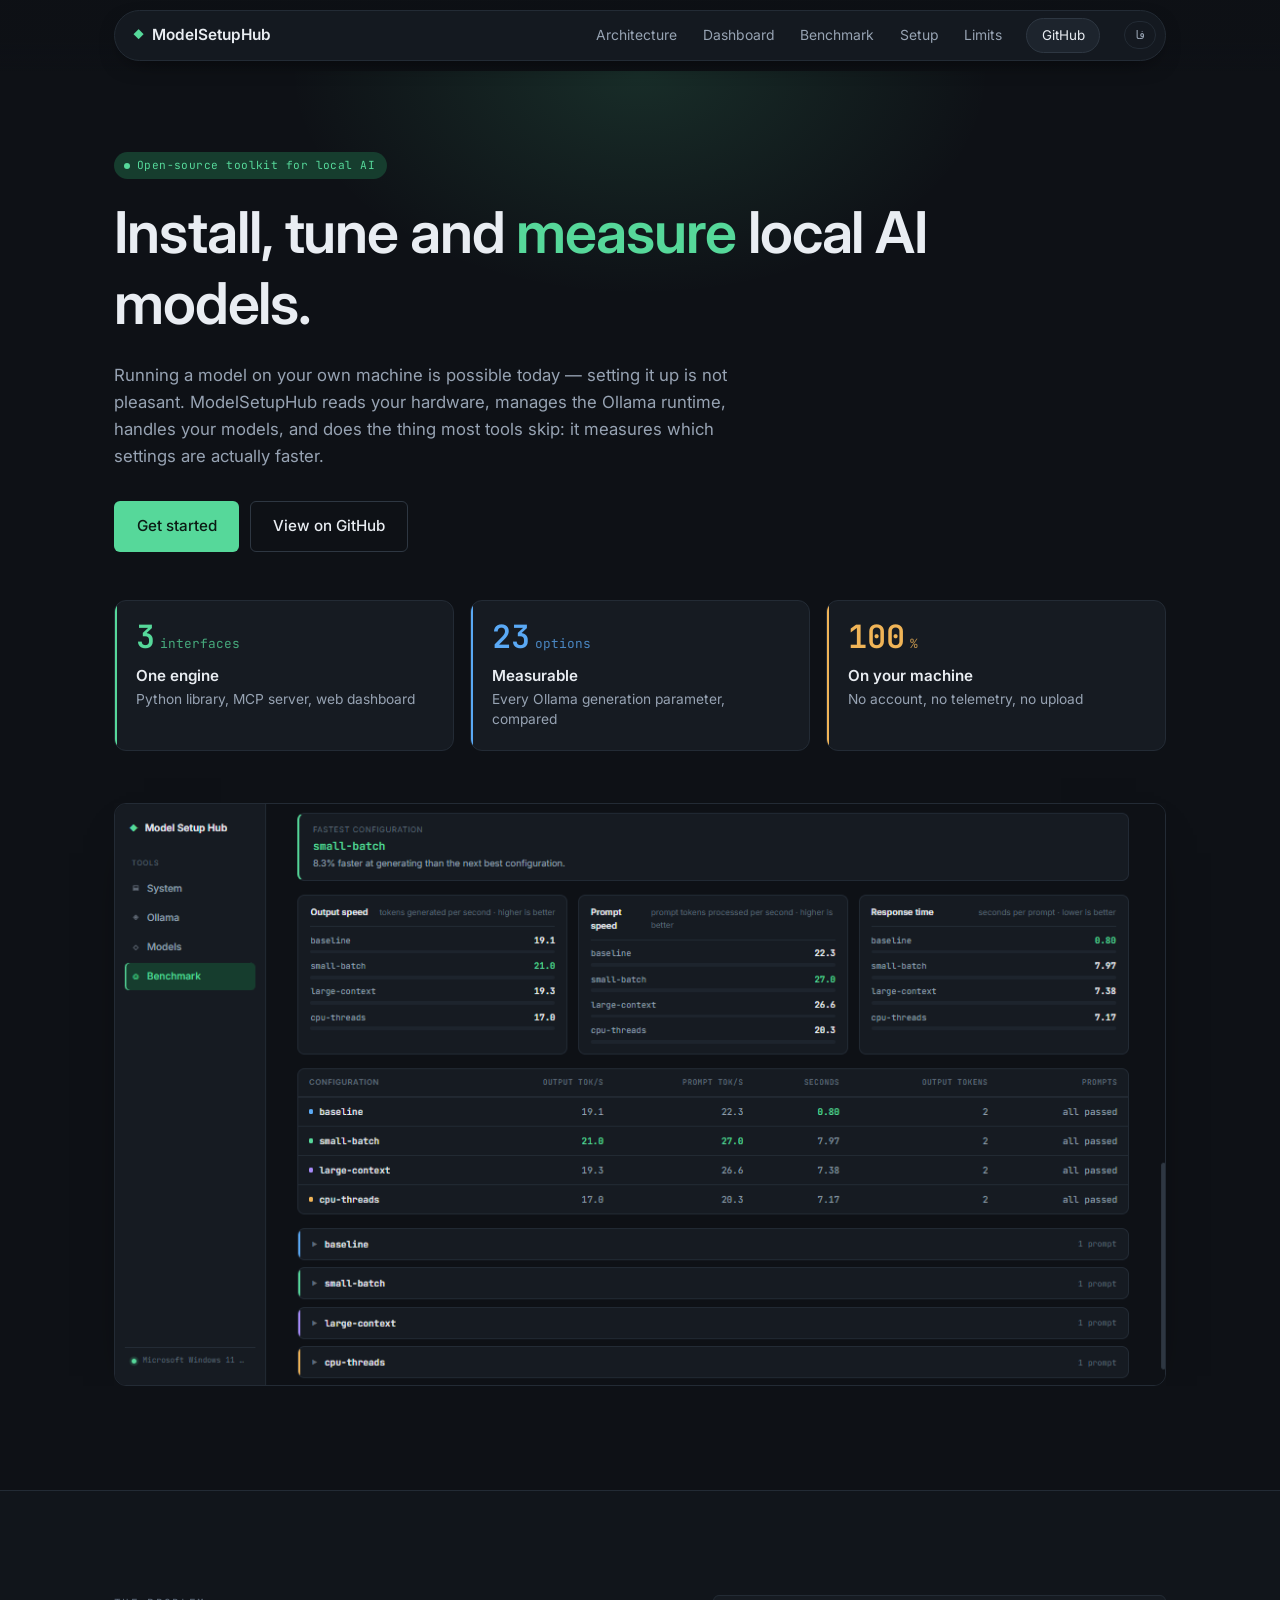
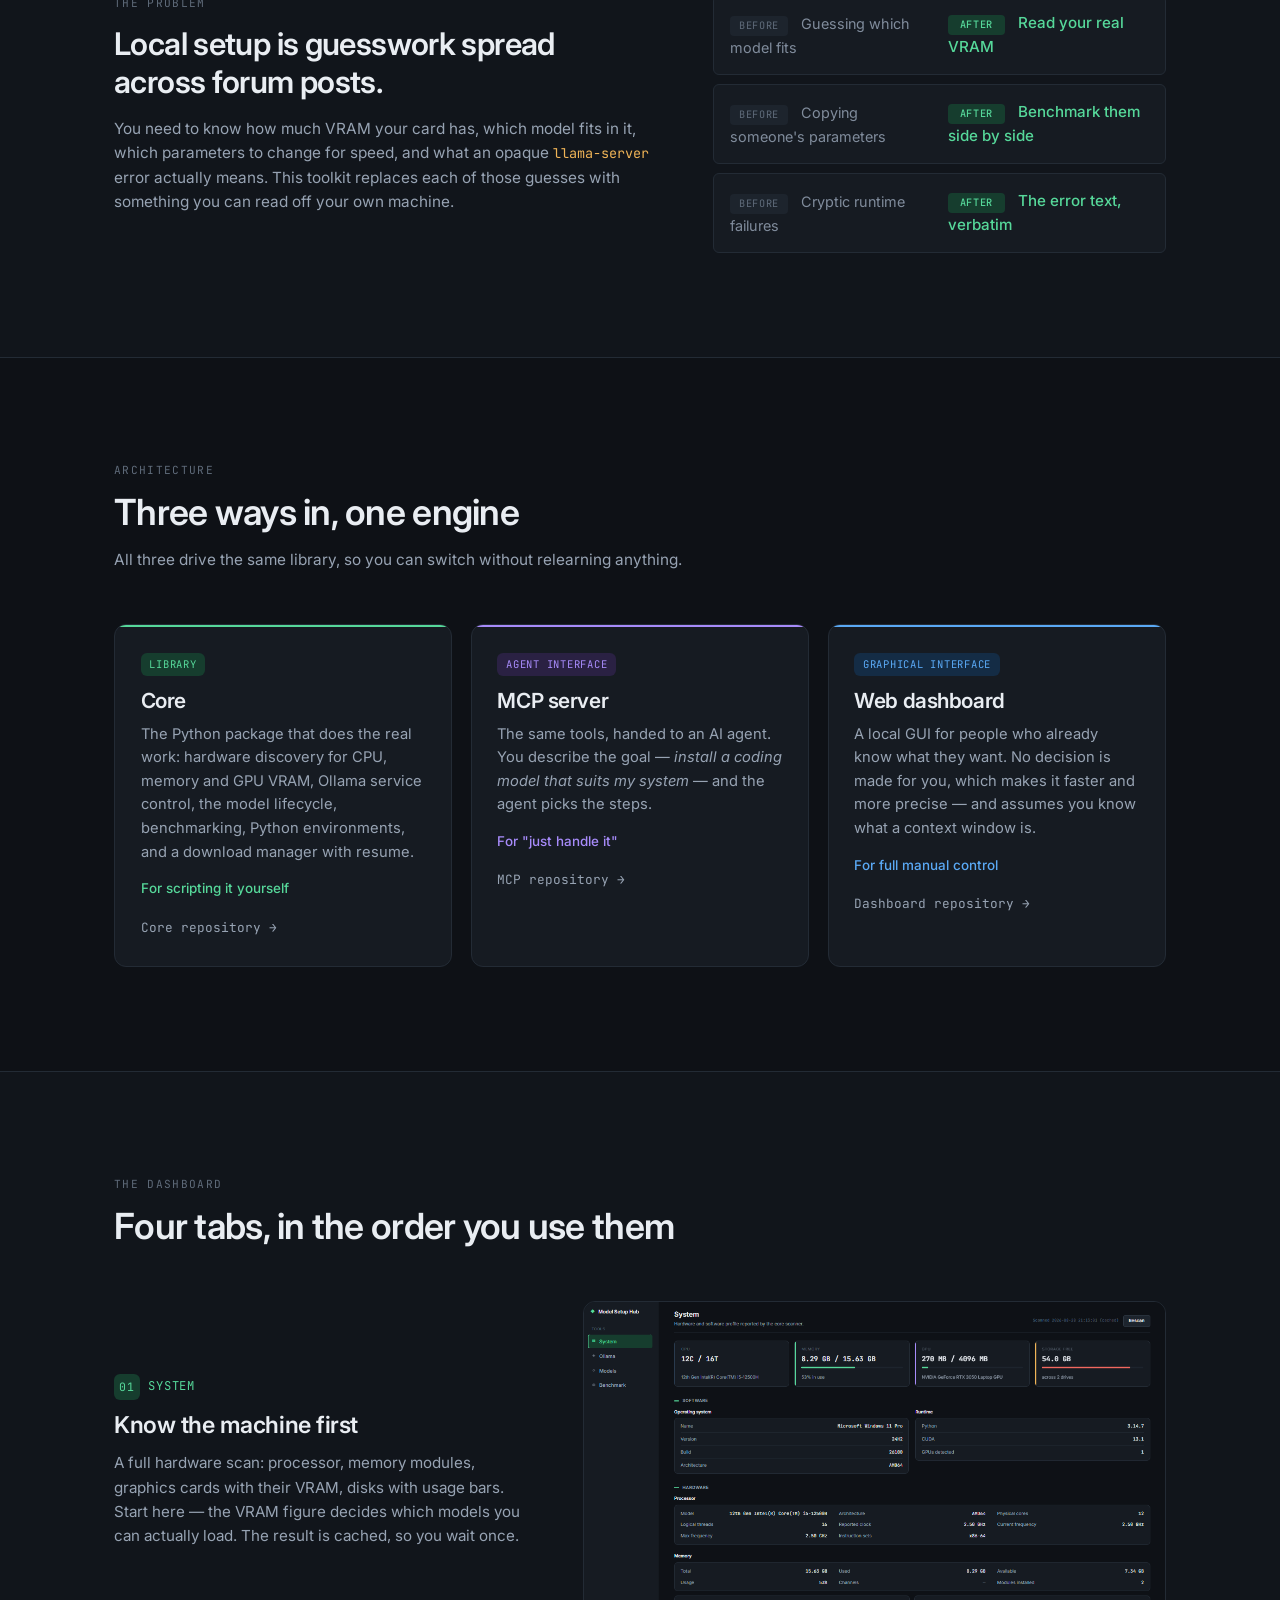
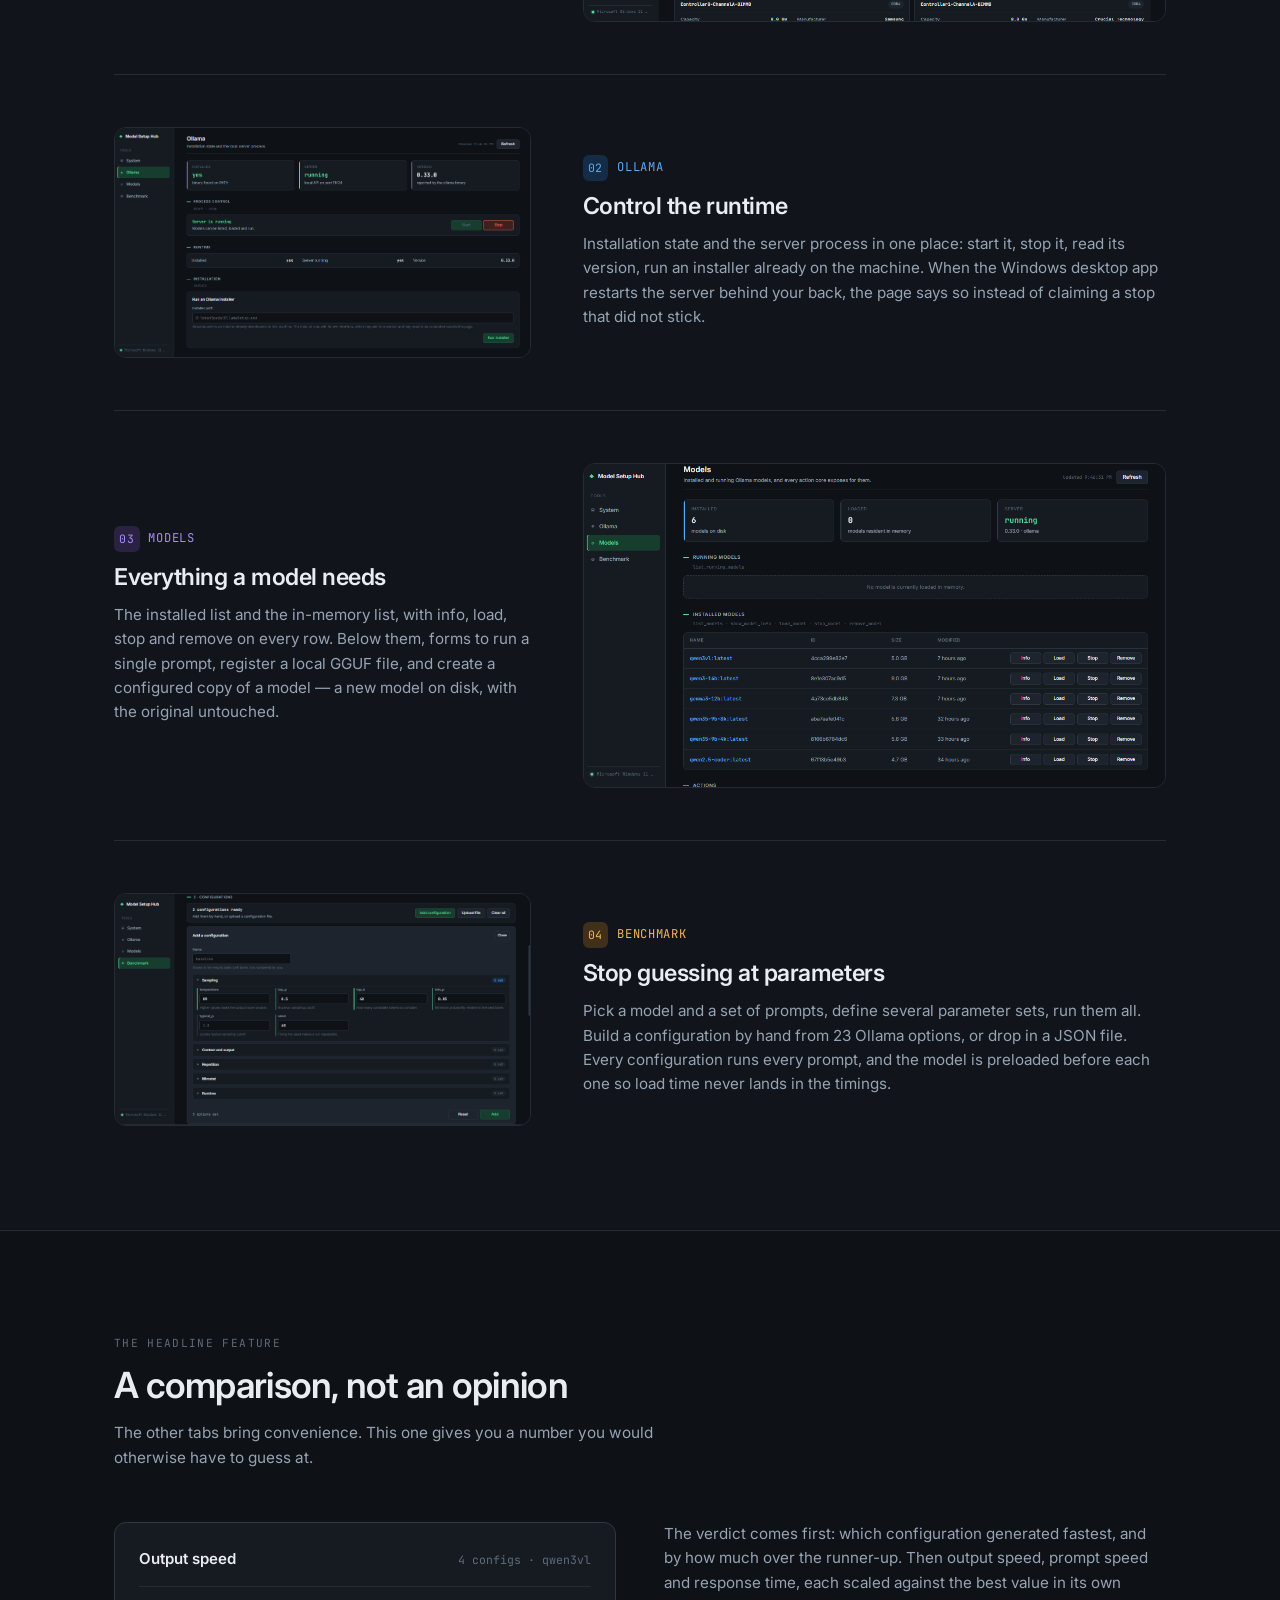
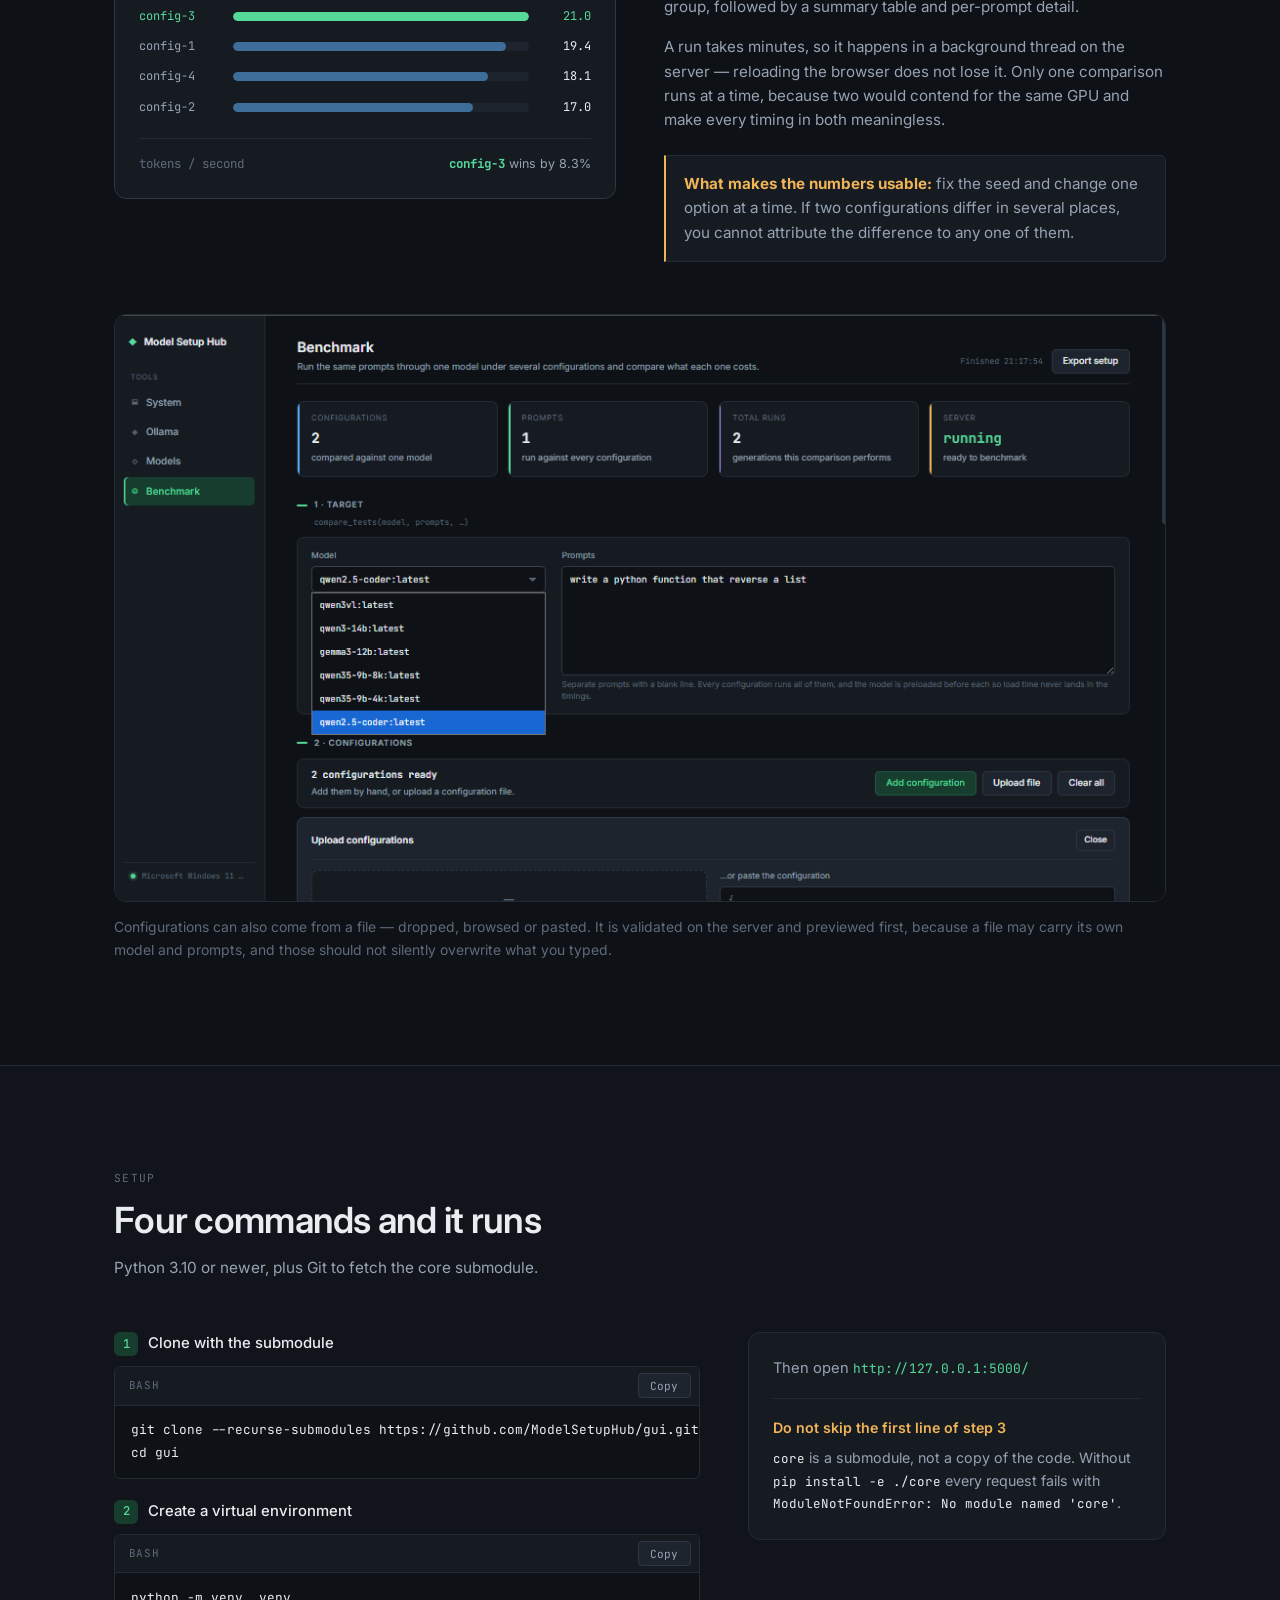
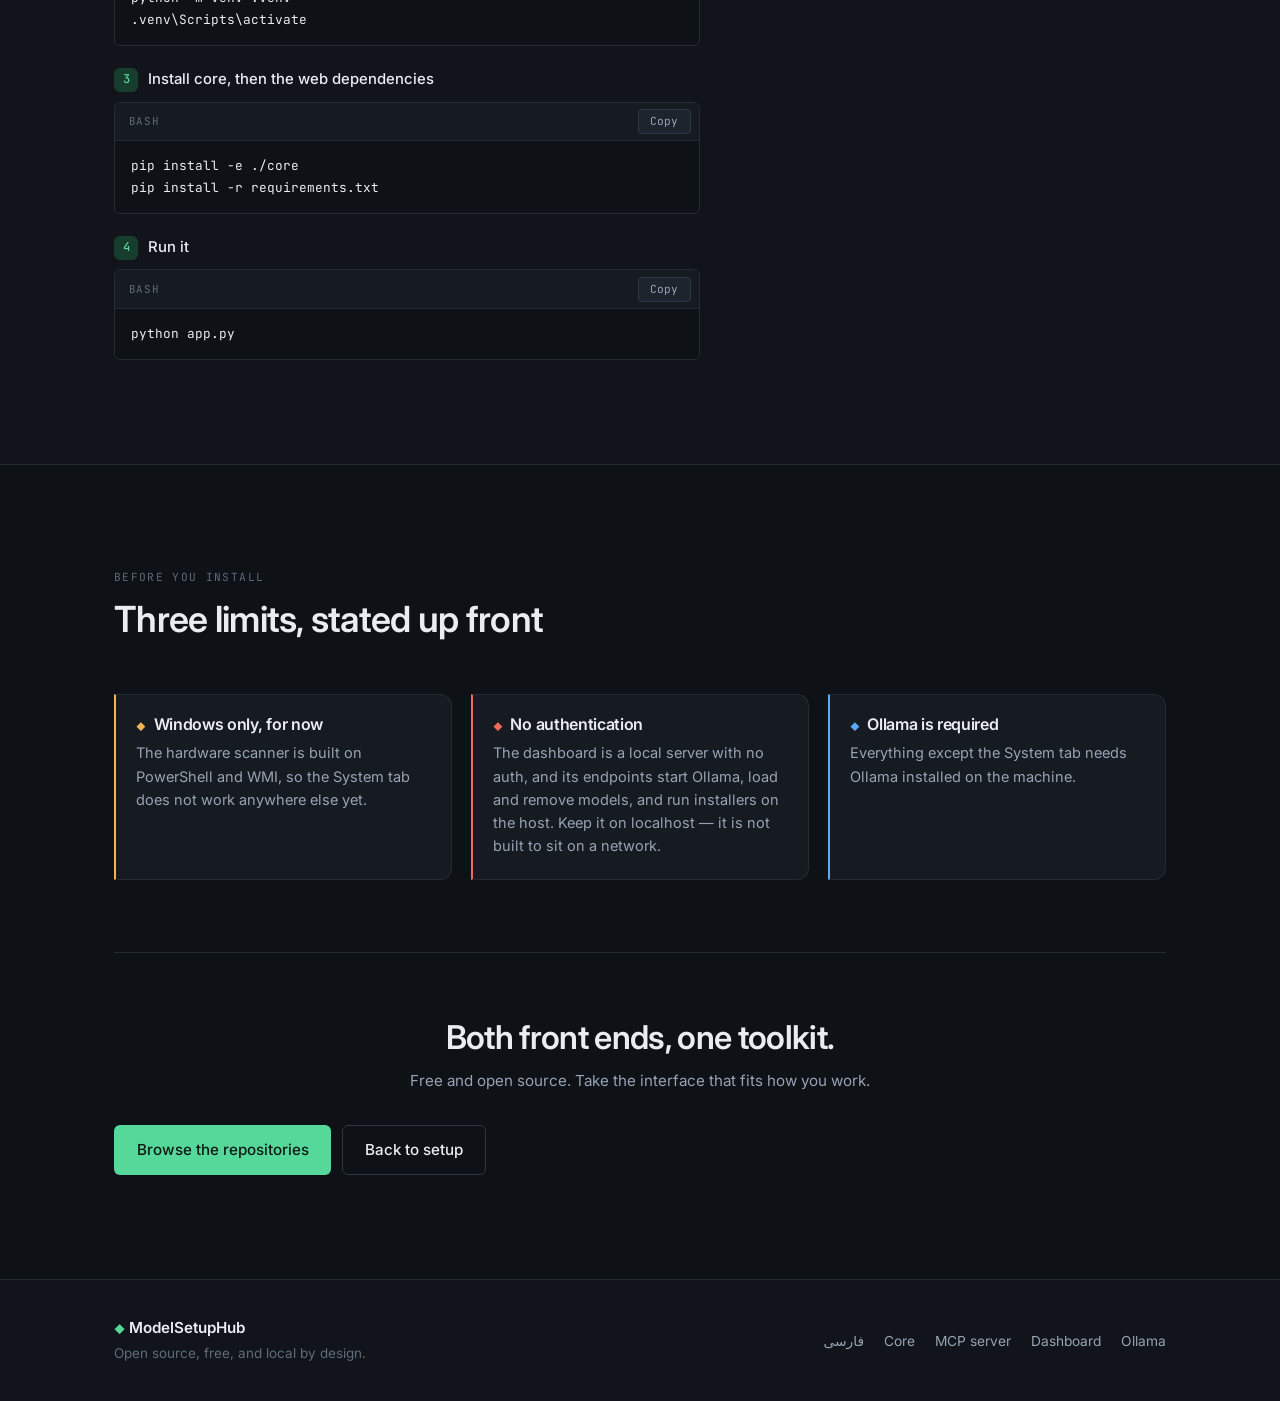
==== commit 76c3750c: "Persion version added" ====
--- a/index.html
+++ b/index.html
@@ -30,6 +30,7 @@
         <a href="#limits">Limits</a>
       </nav>
       <a class="nav-cta" href="https://github.com/ModelSetupHub">GitHub</a>
+      <a class="nav-lang" href="fa.html" lang="fa" title="نسخه‌ی فارسی">فا</a>
     </div>
   </div>
 </header>
@@ -427,6 +428,7 @@
       <p class="foot-note">Open source, free, and local by design.</p>
     </div>
     <nav class="foot-links" aria-label="Repositories">
+      <a href="fa.html" lang="fa">فارسی</a>
       <a href="https://github.com/ModelSetupHub/Core">Core</a>
       <a href="https://github.com/ModelSetupHub">MCP server</a>
       <a href="https://github.com/ModelSetupHub/gui">Dashboard</a>
--- a/assets/css/style.css
+++ b/assets/css/style.css
@@ -72,7 +72,7 @@
 .c-amber { color: var(--amber); }
 .c-red { color: var(--red); }
 
-.skip-link { position: absolute; top: -100vh; left: 1rem; }
+.skip-link { position: absolute; top: -100vh; inset-inline-start: 1rem; }
 .skip-link:focus {
   top: 1rem;
   z-index: 20;
@@ -118,7 +118,8 @@
   display: flex;
   align-items: center;
   gap: 0.5rem;
-  padding: 0.4rem 0.5rem 0.4rem 0.85rem;
+  padding-block: 0.4rem;
+  padding-inline: 0.85rem 0.5rem;
   background: rgba(22, 27, 34, 0.9);
   backdrop-filter: blur(12px);
   border: 1px solid var(--border-soft);
@@ -160,6 +161,22 @@
 }
 .nav-cta:hover { border-color: var(--green); color: var(--green); text-decoration: none; }
 
+/* Language switch: a compact chip beside the GitHub link. */
+.nav-lang {
+  flex: none;
+  display: grid;
+  place-items: center;
+  min-width: 2rem;
+  height: 1.75rem;
+  padding: 0 0.4rem;
+  border: 1px solid var(--border-soft);
+  border-radius: 999px;
+  color: var(--text-dim);
+  font-size: 0.74rem;
+  font-weight: 500;
+}
+.nav-lang:hover { border-color: var(--green); color: var(--green); text-decoration: none; }
+
 .site-nav {
   flex: 1 1 auto;
   min-width: 0;
@@ -170,7 +187,8 @@
   white-space: nowrap;
   overflow-x: auto;
   scrollbar-width: none;
-  /* Fade the trailing edge so the horizontal scroll is discoverable. */
+  /* Fade the trailing edge so the horizontal scroll is discoverable.
+     The RTL stylesheet flips this gradient. */
   mask-image: linear-gradient(to right, transparent 0, #000 10px, #000 calc(100% - 18px), transparent 100%);
 }
 .site-nav::-webkit-scrollbar { display: none; }
@@ -202,7 +220,8 @@
   display: inline-flex;
   align-items: center;
   gap: 0.45rem;
-  padding: 0.28rem 0.75rem 0.28rem 0.6rem;
+  padding-block: 0.28rem;
+  padding-inline: 0.6rem 0.75rem;
   margin-bottom: 1.15rem;
   background: var(--green-dim);
   border-radius: 999px;
@@ -269,7 +288,8 @@
 .stat-strip li::before {
   content: "";
   position: absolute;
-  inset: 0 auto 0 0;
+  inset-block: 0;
+  inset-inline-start: 0;
   width: 2px;
   background: var(--accent);
 }
@@ -329,7 +349,7 @@
 
 .shot-zoom {
   position: absolute;
-  right: 0.5rem;
+  inset-inline-end: 0.5rem;
   bottom: 0.5rem;
   padding: 0.25rem 0.6rem;
   background: rgba(14, 17, 22, 0.9);
@@ -376,7 +396,7 @@
 .swap-tag {
   display: inline-block;
   min-width: 3.6rem;
-  margin-right: 0.55rem;
+  margin-inline-end: 0.55rem;
   padding: 0.1rem 0.4rem;
   border-radius: 4px;
   font-family: var(--font-mono);
@@ -423,7 +443,8 @@
 .part::before {
   content: "";
   position: absolute;
-  inset: 0 0 auto 0;
+  inset-inline: 0;
+  top: 0;
   height: 2px;
   background: var(--accent);
 }
@@ -561,7 +582,7 @@
 .bars li.is-best .bar-value { color: var(--green); }
 .bars li.is-best .bar-fill { background: var(--green); opacity: 1; }
 
-.bar-value { font-family: var(--font-mono); font-size: 0.75rem; text-align: right; }
+.bar-value { font-family: var(--font-mono); font-size: 0.75rem; text-align: end; }
 
 .panel-foot {
   display: flex;
@@ -588,8 +609,10 @@
   padding: 1rem 1.1rem;
   background: var(--panel);
   border: 1px solid var(--border-soft);
-  border-left: 2px solid var(--amber);
-  border-radius: 0 var(--radius-sm) var(--radius-sm) 0;
+  border-inline-start: 2px solid var(--amber);
+  border-radius: var(--radius-sm);
+  border-start-start-radius: 0;
+  border-end-start-radius: 0;
 }
 .bench-tip strong { color: var(--amber); }
 
@@ -649,7 +672,8 @@
   align-items: center;
   justify-content: space-between;
   gap: 1rem;
-  padding: 0.4rem 0.5rem 0.4rem 0.85rem;
+  padding-block: 0.4rem;
+  padding-inline: 0.85rem 0.5rem;
   background: var(--panel);
   border-bottom: 1px solid var(--border-soft);
 }
@@ -729,8 +753,10 @@
   padding: 1.25rem;
   background: var(--panel);
   border: 1px solid var(--border-soft);
-  border-left: 2px solid var(--accent);
-  border-radius: 0 var(--radius) var(--radius) 0;
+  border-inline-start: 2px solid var(--accent);
+  border-radius: var(--radius);
+  border-start-start-radius: 0;
+  border-end-start-radius: 0;
 }
 .l-amber { --accent: var(--amber); }
 .l-red   { --accent: var(--red); }
@@ -788,7 +814,7 @@
     overflow: visible;
     clip-path: none;
   }
-  .nav-island { gap: 0.75rem; padding-left: 1rem; }
+  .nav-island { gap: 0.75rem; padding-inline-start: 1rem; }
 
   .btn { flex: 0 0 auto; display: inline-block; }
 
@@ -817,7 +843,7 @@
 @media (min-width: 900px) {
   :root { --gap-section: 6.5rem; --head-h: 72px; }
 
-  .nav-island { gap: 1.5rem; padding: 0.45rem 0.55rem 0.45rem 1.15rem; }
+  .nav-island { gap: 1.5rem; padding-block: 0.45rem; padding-inline: 1.15rem 0.55rem; }
   .brand { font-size: 0.96rem; }
   .site-nav {
     justify-content: flex-end;
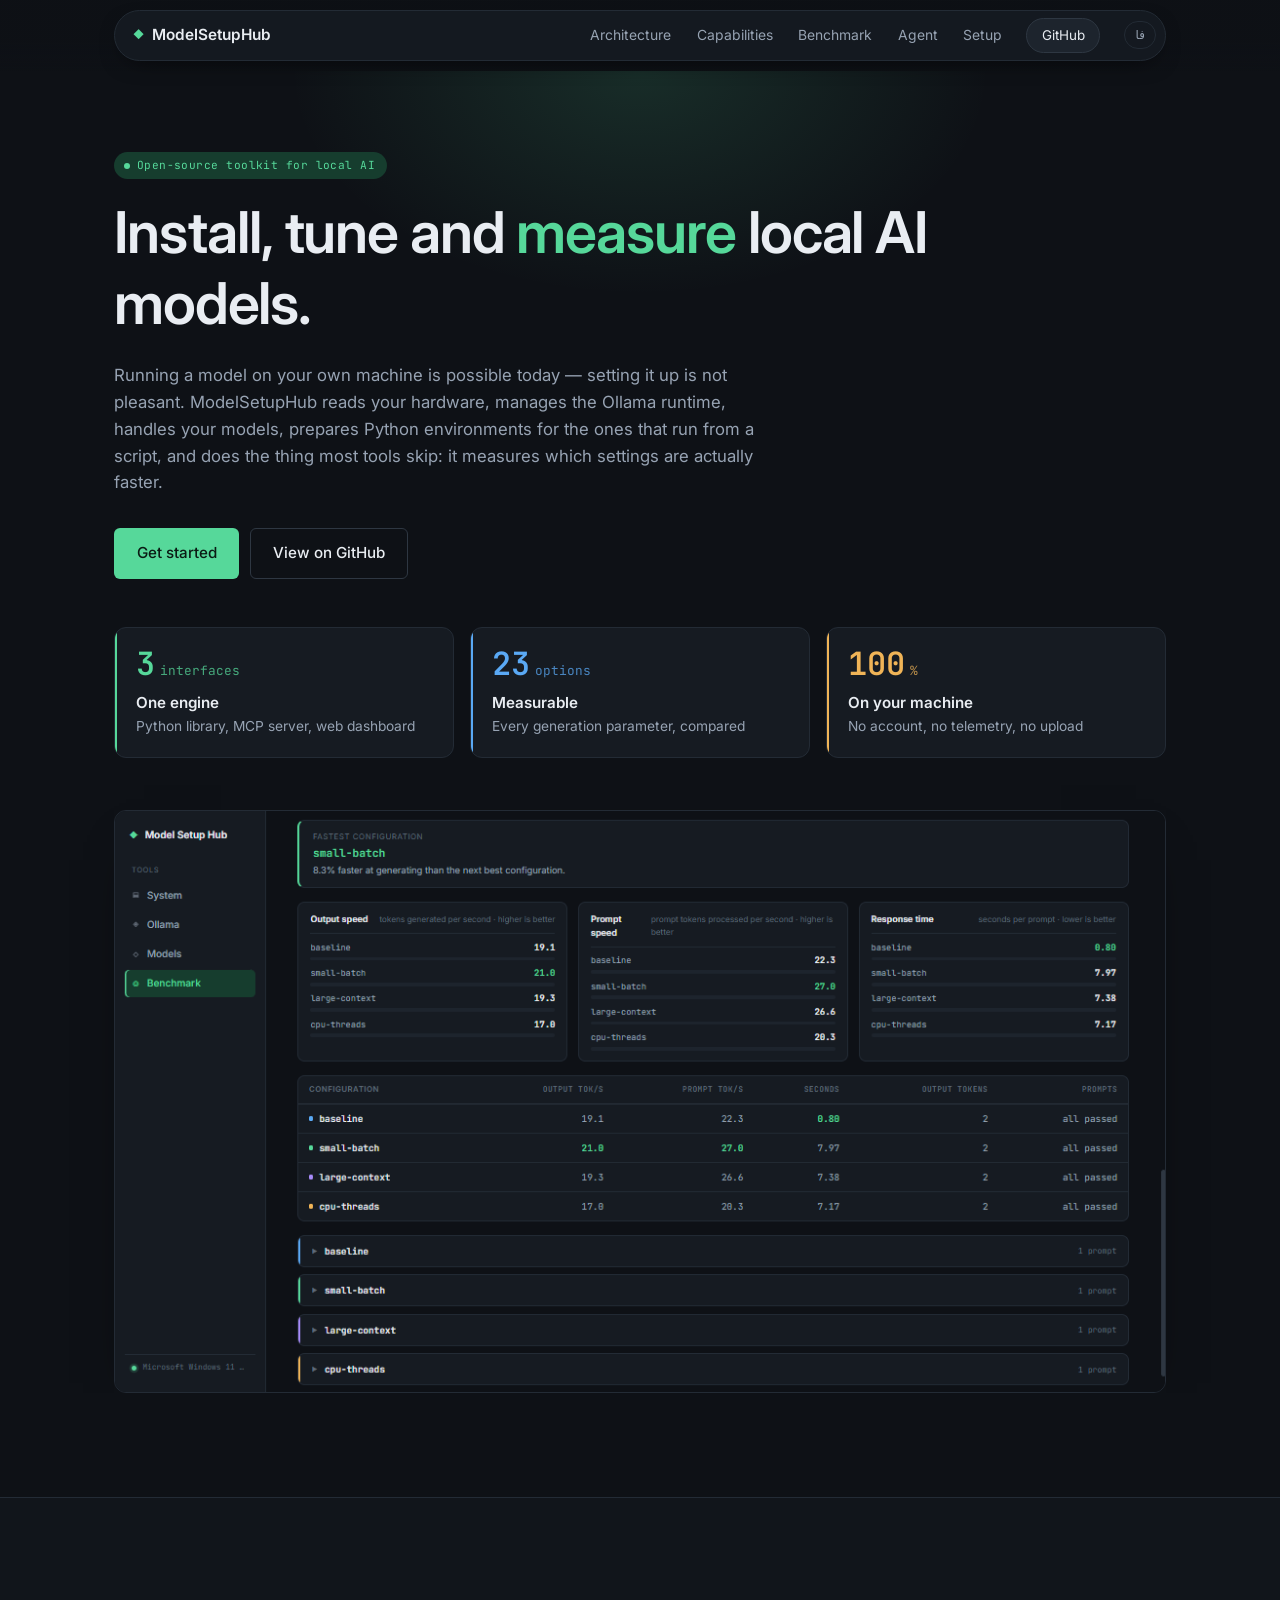
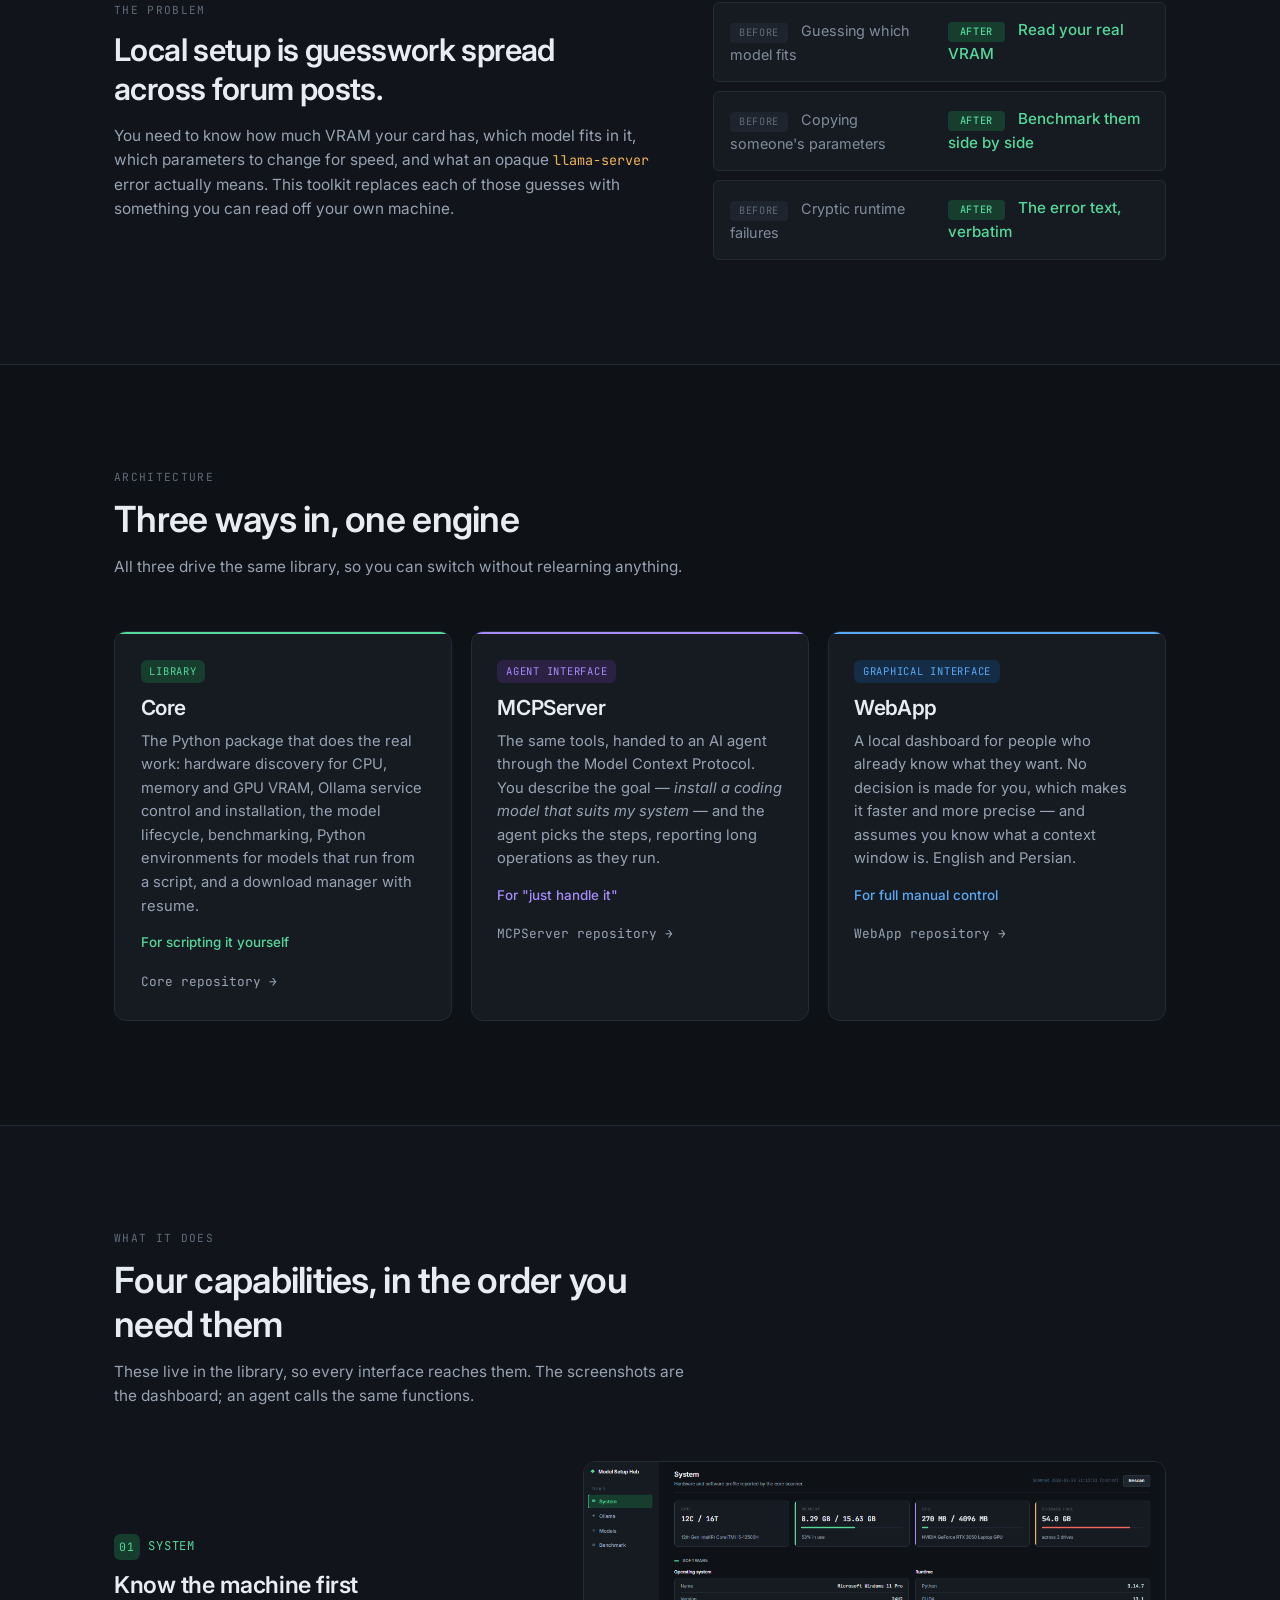
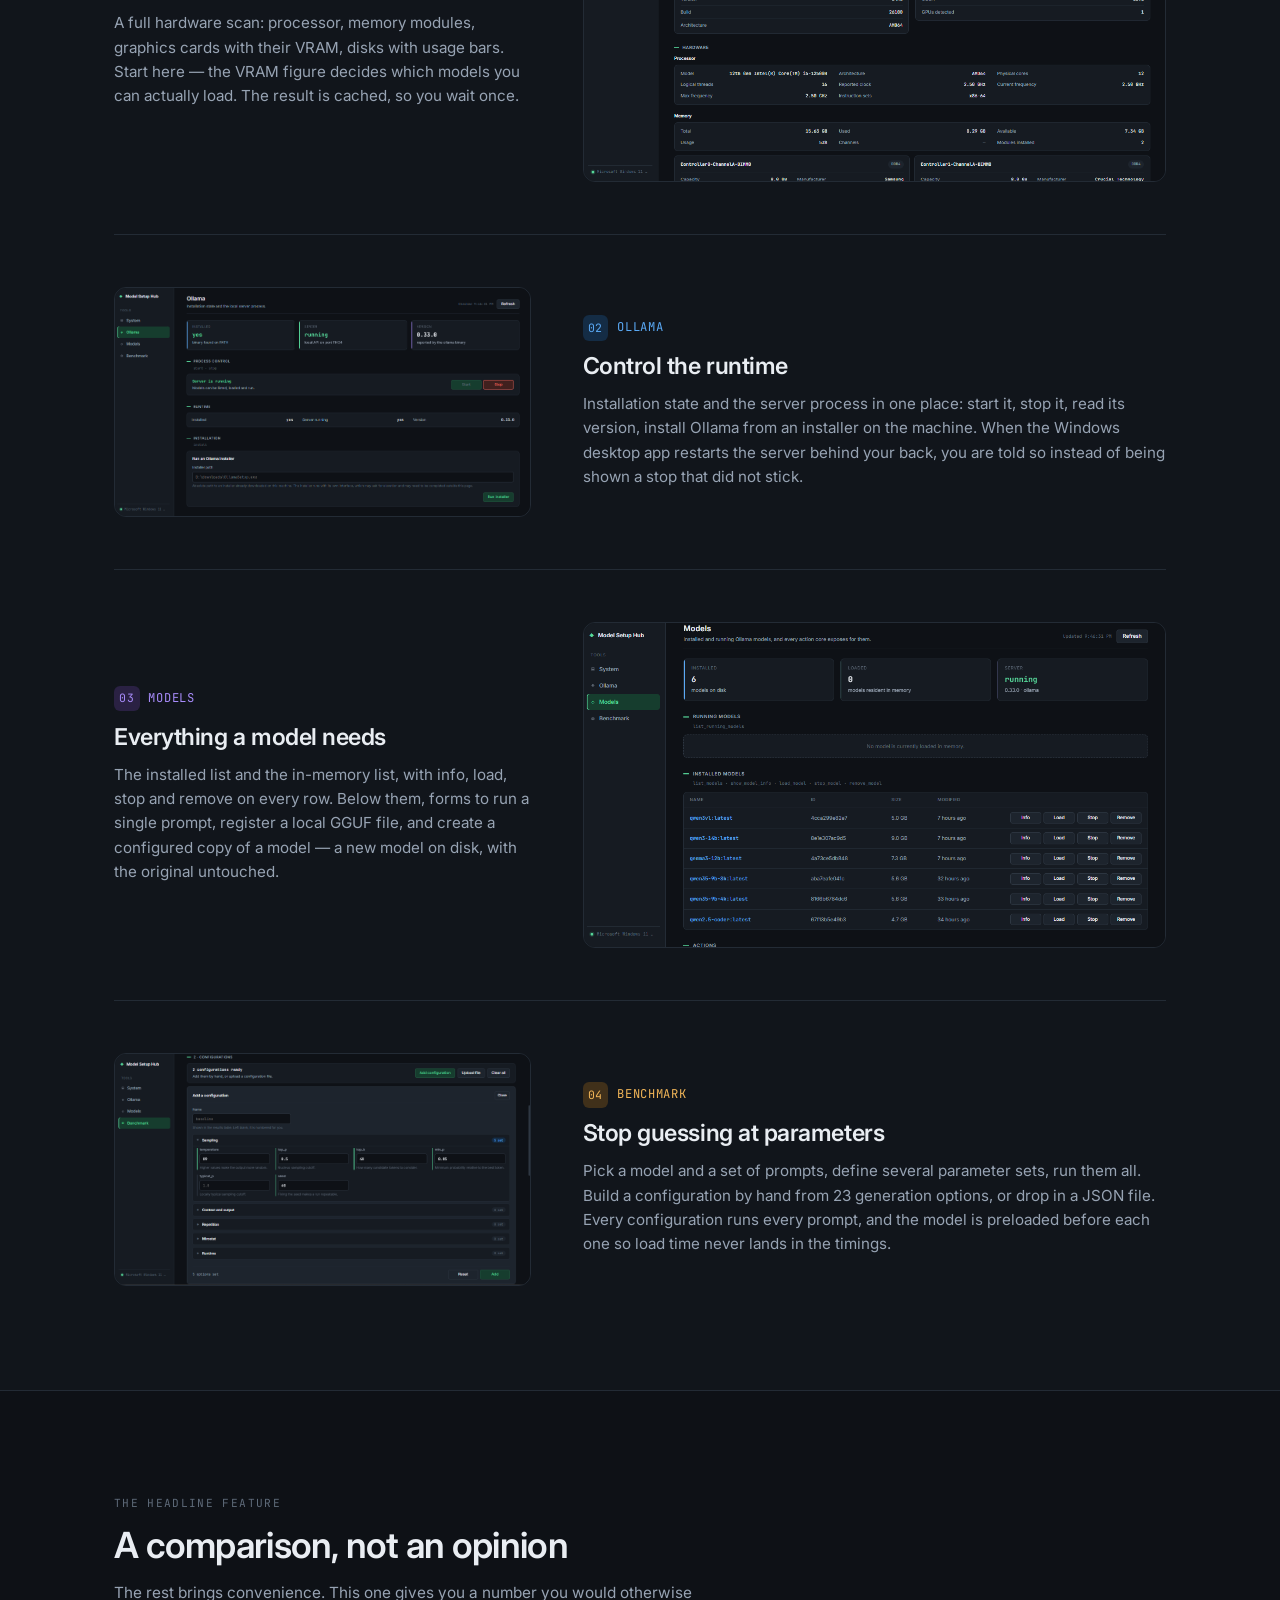
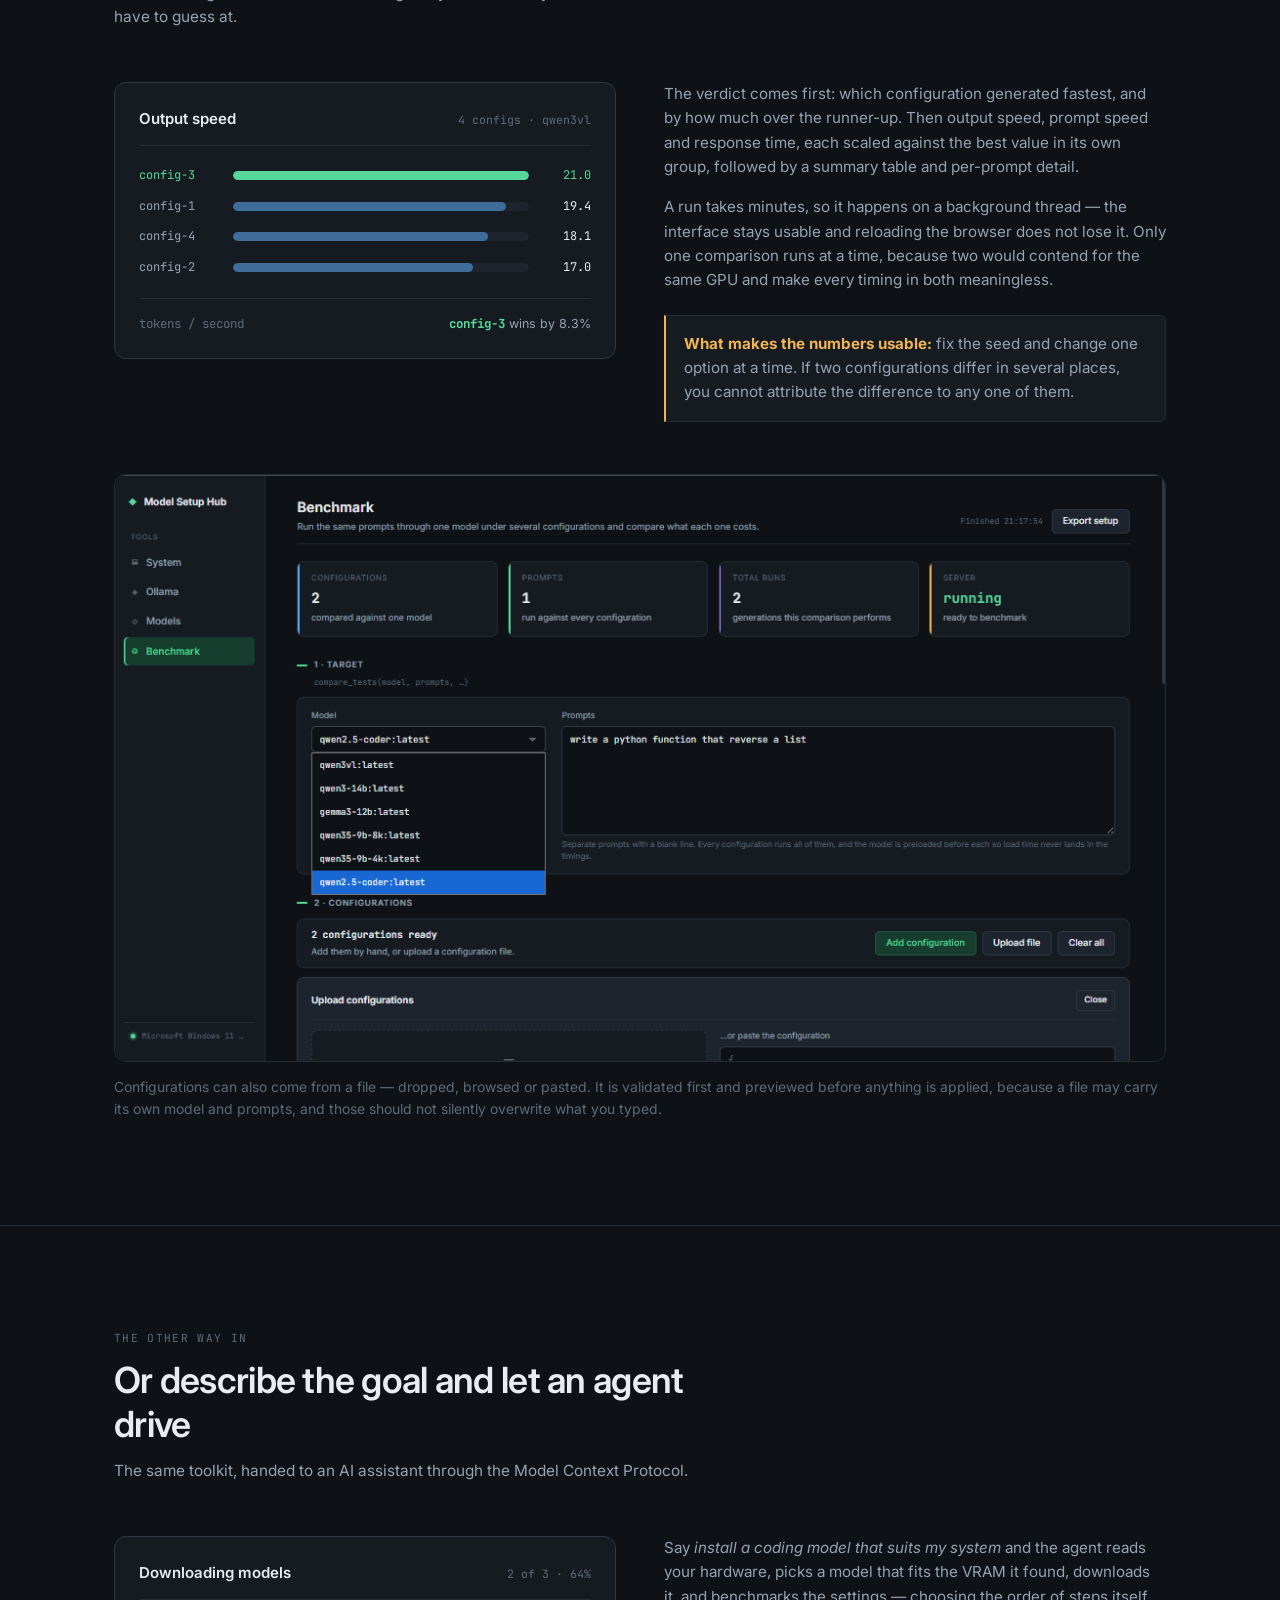
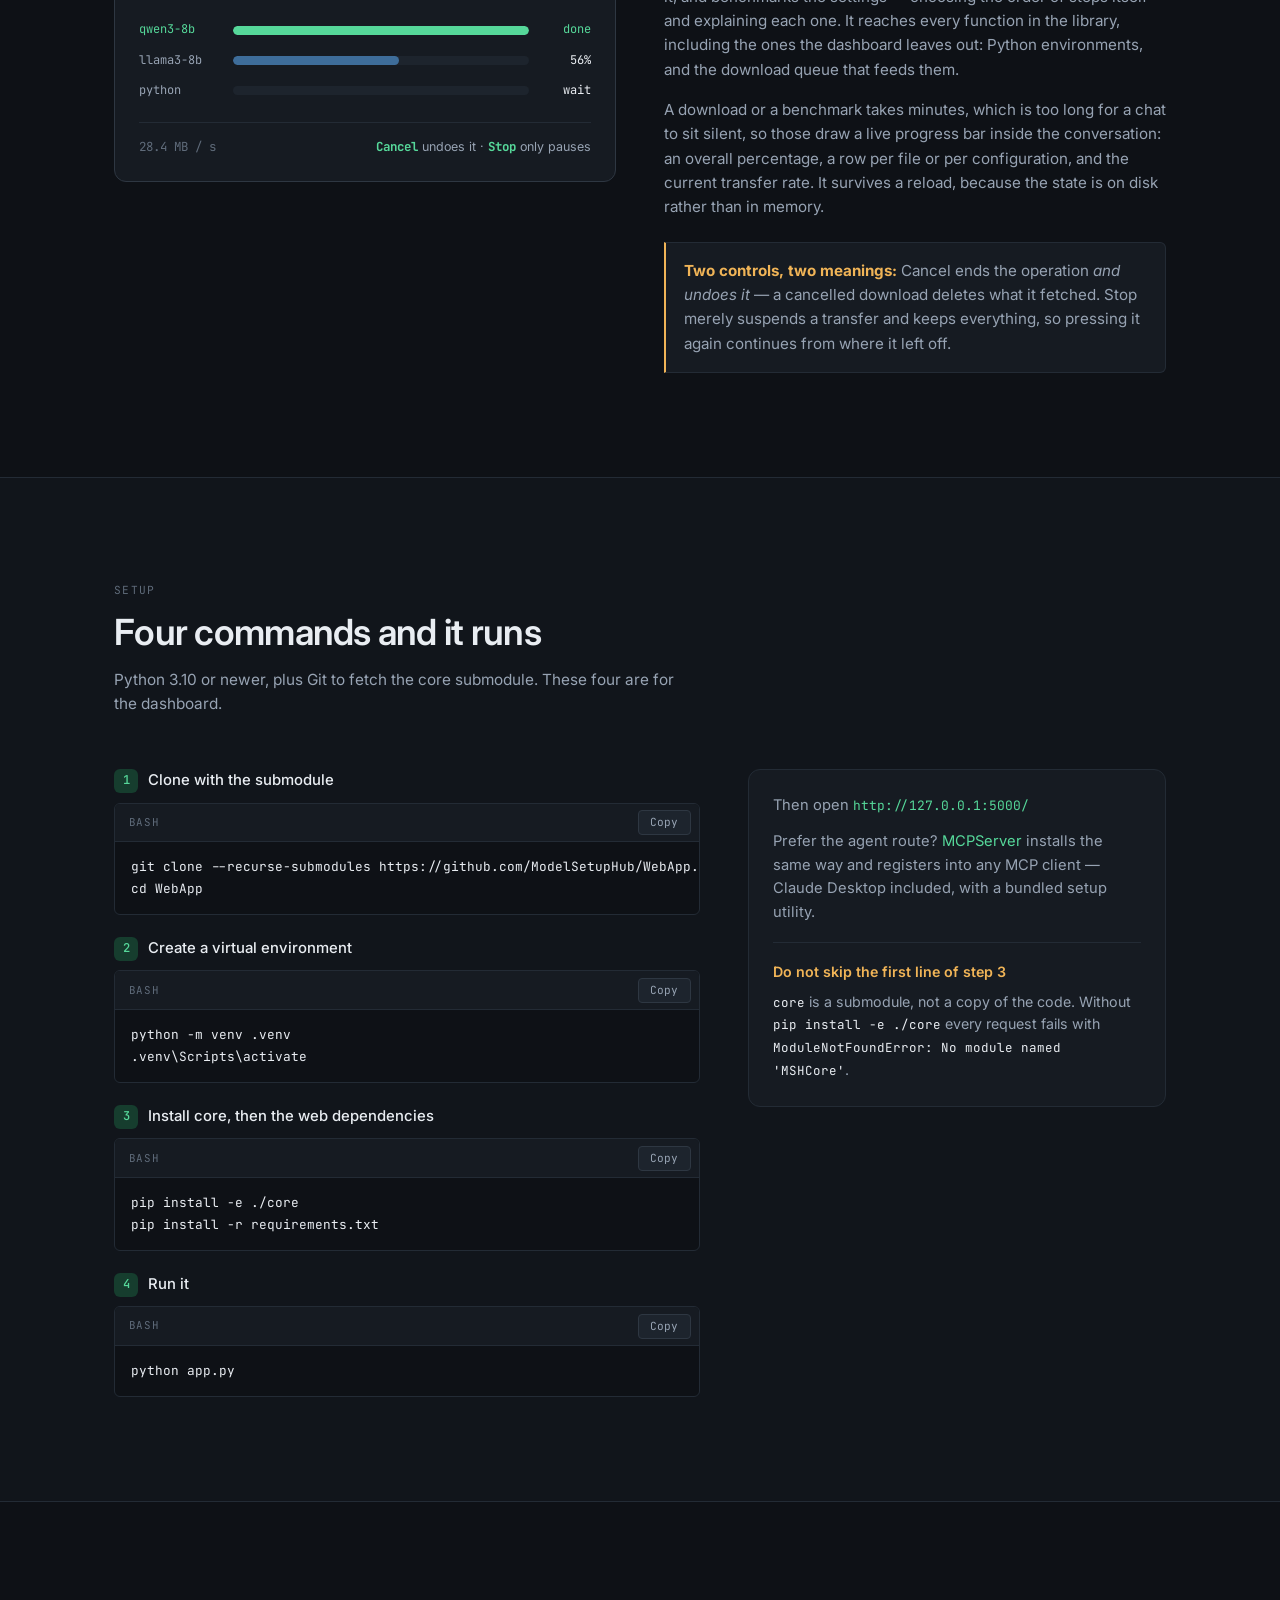
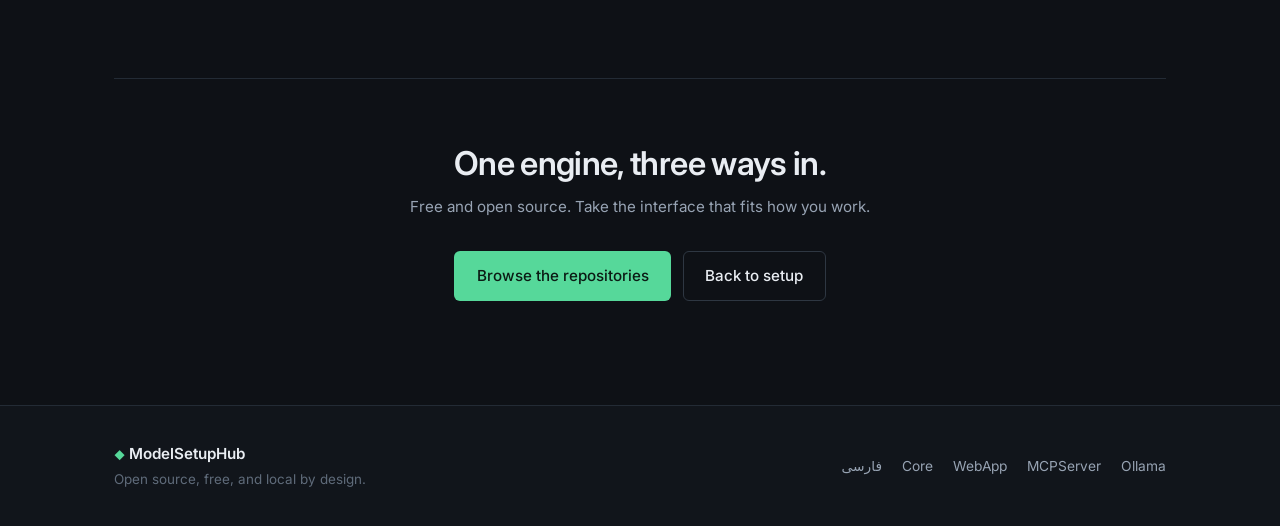
==== commit ad7b6325: "update docs" ====
--- a/index.html
+++ b/index.html
@@ -4,7 +4,7 @@
 <meta charset="UTF-8">
 <meta name="viewport" content="width=device-width, initial-scale=1.0">
 <title>ModelSetupHub — Install, tune and measure local AI models</title>
-<meta name="description" content="An open-source toolkit for running AI models on your own machine: read your hardware, manage the Ollama runtime, handle models, and benchmark generation parameters against each other.">
+<meta name="description" content="An open-source toolkit for running AI models on your own machine: read your hardware, manage or install the Ollama runtime, handle models, prepare Python environments, and benchmark generation parameters against each other.">
 <link rel="icon" href="assets/img/favicon.svg" type="image/svg+xml">
 <link rel="preconnect" href="https://fonts.googleapis.com">
 <link rel="preconnect" href="https://fonts.gstatic.com" crossorigin>
@@ -24,10 +24,10 @@
       </a>
       <nav class="site-nav" aria-label="Sections">
         <a href="#parts">Architecture</a>
-        <a href="#dashboard">Dashboard</a>
+        <a href="#capabilities">Capabilities</a>
         <a href="#benchmark">Benchmark</a>
+        <a href="#agent">Agent</a>
         <a href="#setup">Setup</a>
-        <a href="#limits">Limits</a>
       </nav>
       <a class="nav-cta" href="https://github.com/ModelSetupHub">GitHub</a>
       <a class="nav-lang" href="fa.html" lang="fa" title="نسخه‌ی فارسی">فا</a>
@@ -42,8 +42,8 @@
     <h1>Install, tune and <em>measure</em> local AI models.</h1>
     <p class="lede">
       Running a model on your own machine is possible today — setting it up is not pleasant. ModelSetupHub reads your
-      hardware, manages the Ollama runtime, handles your models, and does the thing most tools skip: it measures which
-      settings are actually faster.
+      hardware, manages the Ollama runtime, handles your models, prepares Python environments for the ones that run from
+      a script, and does the thing most tools skip: it measures which settings are actually faster.
     </p>
     <div class="hero-actions">
       <a class="btn btn-primary" href="#setup">Get started</a>
@@ -65,7 +65,7 @@
           <span class="stat-unit">options</span>
         </p>
         <p class="stat-label">Measurable</p>
-        <p class="stat-detail">Every Ollama generation parameter, compared</p>
+        <p class="stat-detail">Every generation parameter, compared</p>
       </li>
       <li class="s-amber">
         <p class="stat-top">
@@ -130,7 +130,8 @@
         <h3>Core</h3>
         <p class="part-body">
           The Python package that does the real work: hardware discovery for CPU, memory and GPU VRAM, Ollama service
-          control, the model lifecycle, benchmarking, Python environments, and a download manager with resume.
+          control and installation, the model lifecycle, benchmarking, Python environments for models that run from a
+          script, and a download manager with resume.
         </p>
         <p class="part-for">For scripting it yourself</p>
         <a class="part-link" href="https://github.com/ModelSetupHub/Core">Core repository &rarr;</a>
@@ -138,34 +139,38 @@
 
       <article class="part part-violet">
         <p class="part-tag">Agent interface</p>
-        <h3>MCP server</h3>
+        <h3>MCPServer</h3>
         <p class="part-body">
-          The same tools, handed to an AI agent. You describe the goal — <em>install a coding model that suits my
-          system</em> — and the agent picks the steps.
+          The same tools, handed to an AI agent through the Model Context Protocol. You describe the goal — <em>install a
+          coding model that suits my system</em> — and the agent picks the steps, reporting long operations as they run.
         </p>
         <p class="part-for">For "just handle it"</p>
-        <a class="part-link" href="https://github.com/ModelSetupHub">MCP repository &rarr;</a>
+        <a class="part-link" href="https://github.com/ModelSetupHub/MCPServer">MCPServer repository &rarr;</a>
       </article>
 
       <article class="part part-blue">
         <p class="part-tag">Graphical interface</p>
-        <h3>Web dashboard</h3>
+        <h3>WebApp</h3>
         <p class="part-body">
-          A local GUI for people who already know what they want. No decision is made for you, which makes it faster and
-          more precise — and assumes you know what a context window is.
+          A local dashboard for people who already know what they want. No decision is made for you, which makes it
+          faster and more precise — and assumes you know what a context window is. English and Persian.
         </p>
         <p class="part-for">For full manual control</p>
-        <a class="part-link" href="https://github.com/ModelSetupHub/gui">Dashboard repository &rarr;</a>
+        <a class="part-link" href="https://github.com/ModelSetupHub/WebApp">WebApp repository &rarr;</a>
       </article>
     </div>
   </div>
 </section>
 
-<section class="features" id="dashboard" aria-labelledby="dash-title">
+<section class="features" id="capabilities" aria-labelledby="dash-title">
   <div class="wrap">
     <header class="sec-head">
-      <p class="kicker">The dashboard</p>
-      <h2 id="dash-title">Four tabs, in the order you use them</h2>
+      <p class="kicker">What it does</p>
+      <h2 id="dash-title">Four capabilities, in the order you need them</h2>
+      <p>
+        These live in the library, so every interface reaches them. The screenshots are the dashboard; an agent calls the
+        same functions.
+      </p>
     </header>
 
     <article class="feature f-green">
@@ -190,9 +195,9 @@
         <p class="feature-index"><span class="idx">02</span> Ollama</p>
         <h3>Control the runtime</h3>
         <p>
-          Installation state and the server process in one place: start it, stop it, read its version, run an installer
-          already on the machine. When the Windows desktop app restarts the server behind your back, the page says so
-          instead of claiming a stop that did not stick.
+          Installation state and the server process in one place: start it, stop it, read its version, install Ollama
+          from an installer on the machine. When the Windows desktop app restarts the server behind your back, you are
+          told so instead of being shown a stop that did not stick.
         </p>
       </div>
       <figure class="shot feature-shot">
@@ -227,13 +232,13 @@
         <h3>Stop guessing at parameters</h3>
         <p>
           Pick a model and a set of prompts, define several parameter sets, run them all. Build a configuration by hand
-          from 23 Ollama options, or drop in a JSON file. Every configuration runs every prompt, and the model is
+          from 23 generation options, or drop in a JSON file. Every configuration runs every prompt, and the model is
           preloaded before each one so load time never lands in the timings.
         </p>
       </div>
       <figure class="shot feature-shot">
         <a class="shot-link" href="assets/img/benchmark-builder.png" target="_blank" rel="noopener">
-          <img src="assets/img/benchmark-builder.png" alt="The manual configuration form with Ollama generation options grouped into collapsible sections." width="1076" height="600" loading="lazy">
+          <img src="assets/img/benchmark-builder.png" alt="The manual configuration form with generation options grouped into collapsible sections." width="1076" height="600" loading="lazy">
           <span class="shot-zoom">Open full size</span>
         </a>
       </figure>
@@ -246,7 +251,7 @@
     <header class="sec-head">
       <p class="kicker">The headline feature</p>
       <h2 id="bench-title">A comparison, not an opinion</h2>
-      <p>The other tabs bring convenience. This one gives you a number you would otherwise have to guess at.</p>
+      <p>The rest brings convenience. This one gives you a number you would otherwise have to guess at.</p>
     </header>
 
     <div class="bench-grid">
@@ -290,9 +295,9 @@
           summary table and per-prompt detail.
         </p>
         <p>
-          A run takes minutes, so it happens in a background thread on the server — reloading the browser does not lose
-          it. Only one comparison runs at a time, because two would contend for the same GPU and make every timing in
-          both meaningless.
+          A run takes minutes, so it happens on a background thread — the interface stays usable and reloading the browser
+          does not lose it. Only one comparison runs at a time, because two would contend for the same GPU and make every
+          timing in both meaningless.
         </p>
         <p class="bench-tip">
           <strong>What makes the numbers usable:</strong> fix the seed and change one option at a time. If two
@@ -303,15 +308,74 @@
 
     <figure class="shot bench-shot">
       <a class="shot-link" href="assets/img/benchmark-import.png" target="_blank" rel="noopener">
-        <img src="assets/img/benchmark-import.png" alt="Importing configurations from a JSON file, with a preview of what the server understood before it is applied." width="1075" height="600" loading="lazy">
+        <img src="assets/img/benchmark-import.png" alt="Importing configurations from a JSON file, with a preview of what was understood before it is applied." width="1075" height="600" loading="lazy">
         <span class="shot-zoom">Open full size</span>
       </a>
       <figcaption>
-        Configurations can also come from a file — dropped, browsed or pasted. It is validated on the server and
-        previewed first, because a file may carry its own model and prompts, and those should not silently overwrite what
-        you typed.
+        Configurations can also come from a file — dropped, browsed or pasted. It is validated first and previewed before
+        anything is applied, because a file may carry its own model and prompts, and those should not silently overwrite
+        what you typed.
       </figcaption>
     </figure>
+  </div>
+</section>
+
+<section class="bench" id="agent" aria-labelledby="agent-title">
+  <div class="wrap">
+    <header class="sec-head">
+      <p class="kicker">The other way in</p>
+      <h2 id="agent-title">Or describe the goal and let an agent drive</h2>
+      <p>The same toolkit, handed to an AI assistant through the Model Context Protocol.</p>
+    </header>
+
+    <div class="bench-grid">
+      <figure class="bench-panel">
+        <figcaption class="panel-head">
+          <span class="panel-title">Downloading models</span>
+          <span class="panel-meta">2 of 3 &middot; 64%</span>
+        </figcaption>
+        <ul class="bars">
+          <li class="is-best">
+            <span class="bar-label">qwen3-8b</span>
+            <span class="bar-track"><span class="bar-fill" style="width:100%"></span></span>
+            <span class="bar-value">done</span>
+          </li>
+          <li>
+            <span class="bar-label">llama3-8b</span>
+            <span class="bar-track"><span class="bar-fill" style="width:56%"></span></span>
+            <span class="bar-value">56%</span>
+          </li>
+          <li>
+            <span class="bar-label">python</span>
+            <span class="bar-track"><span class="bar-fill" style="width:0%"></span></span>
+            <span class="bar-value">wait</span>
+          </li>
+        </ul>
+        <p class="panel-foot">
+          <span class="unit">28.4 MB / s</span>
+          <span class="verdict"><strong>Cancel</strong> undoes it &middot; <strong>Stop</strong> only pauses</span>
+        </p>
+      </figure>
+
+      <div class="bench-copy">
+        <p>
+          Say <em>install a coding model that suits my system</em> and the agent reads your hardware, picks a model that
+          fits the VRAM it found, downloads it, and benchmarks the settings — choosing the order of steps itself and
+          explaining each one. It reaches every function in the library, including the ones the dashboard leaves out:
+          Python environments, and the download queue that feeds them.
+        </p>
+        <p>
+          A download or a benchmark takes minutes, which is too long for a chat to sit silent, so those draw a live
+          progress bar inside the conversation: an overall percentage, a row per file or per configuration, and the
+          current transfer rate. It survives a reload, because the state is on disk rather than in memory.
+        </p>
+        <p class="bench-tip">
+          <strong>Two controls, two meanings:</strong> Cancel ends the operation <em>and undoes it</em> — a cancelled
+          download deletes what it fetched. Stop merely suspends a transfer and keeps everything, so pressing it again
+          continues from where it left off.
+        </p>
+      </div>
+    </div>
   </div>
 </section>
 
@@ -320,7 +384,7 @@
     <header class="sec-head">
       <p class="kicker">Setup</p>
       <h2 id="setup-title">Four commands and it runs</h2>
-      <p>Python 3.10 or newer, plus Git to fetch the core submodule.</p>
+      <p>Python 3.10 or newer, plus Git to fetch the core submodule. These four are for the dashboard.</p>
     </header>
 
     <div class="setup-grid">
@@ -332,8 +396,8 @@
               <span class="code-lang">bash</span>
               <button class="copy-btn" type="button" data-copy-target="cmd-1">Copy</button>
             </div>
-            <pre><code id="cmd-1">git clone --recurse-submodules https://github.com/ModelSetupHub/gui.git
-cd gui</code></pre>
+            <pre><code id="cmd-1">git clone --recurse-submodules https://github.com/ModelSetupHub/WebApp.git
+cd WebApp</code></pre>
           </div>
         </li>
         <li>
@@ -372,11 +436,15 @@
 
       <aside class="setup-side">
         <p class="side-open">Then open <code>http://127.0.0.1:5000/</code></p>
+        <p class="side-open">
+          Prefer the agent route? <a href="https://github.com/ModelSetupHub/MCPServer">MCPServer</a> installs the same
+          way and registers into any MCP client — Claude Desktop included, with a bundled setup utility.
+        </p>
         <div class="side-warn">
           <p class="warn-head">Do not skip the first line of step 3</p>
           <p>
             <code>core</code> is a submodule, not a copy of the code. Without <code>pip install -e ./core</code> every
-            request fails with <code>ModuleNotFoundError: No module named 'core'</code>.
+            request fails with <code>ModuleNotFoundError: No module named 'MSHCore'</code>.
           </p>
         </div>
       </aside>
@@ -384,33 +452,10 @@
   </div>
 </section>
 
-<section class="honest" id="limits" aria-labelledby="honest-title">
-  <div class="wrap">
-    <header class="sec-head">
-      <p class="kicker">Before you install</p>
-      <h2 id="honest-title">Three limits, stated up front</h2>
-    </header>
-
-    <ul class="limits">
-      <li class="l-amber">
-        <h3><span class="limit-mark" aria-hidden="true">&#9670;</span> Windows only, for now</h3>
-        <p>The hardware scanner is built on PowerShell and WMI, so the System tab does not work anywhere else yet.</p>
-      </li>
-      <li class="l-red">
-        <h3><span class="limit-mark" aria-hidden="true">&#9670;</span> No authentication</h3>
-        <p>
-          The dashboard is a local server with no auth, and its endpoints start Ollama, load and remove models, and run
-          installers on the host. Keep it on localhost — it is not built to sit on a network.
-        </p>
-      </li>
-      <li class="l-blue">
-        <h3><span class="limit-mark" aria-hidden="true">&#9670;</span> Ollama is required</h3>
-        <p>Everything except the System tab needs Ollama installed on the machine.</p>
-      </li>
-    </ul>
-
+<section class="honest">
+  <div class="wrap">
     <div class="closing">
-      <h2>Both front ends, one toolkit.</h2>
+      <h2>One engine, three ways in.</h2>
       <p>Free and open source. Take the interface that fits how you work.</p>
       <div class="hero-actions">
         <a class="btn btn-primary" href="https://github.com/ModelSetupHub">Browse the repositories</a>
@@ -430,8 +475,8 @@
     <nav class="foot-links" aria-label="Repositories">
       <a href="fa.html" lang="fa">فارسی</a>
       <a href="https://github.com/ModelSetupHub/Core">Core</a>
-      <a href="https://github.com/ModelSetupHub">MCP server</a>
-      <a href="https://github.com/ModelSetupHub/gui">Dashboard</a>
+      <a href="https://github.com/ModelSetupHub/WebApp">WebApp</a>
+      <a href="https://github.com/ModelSetupHub/MCPServer">MCPServer</a>
       <a href="https://ollama.com/">Ollama</a>
     </nav>
   </div>
--- a/assets/css/style.css
+++ b/assets/css/style.css
@@ -616,6 +616,10 @@
 }
 .bench-tip strong { color: var(--amber); }
 
+/* The agent section reuses the benchmark layout and sits directly after it, so
+   it needs a hairline to separate two panels on the same background. */
+#agent { border-top: 1px solid var(--border-soft); }
+
 .bench-shot figcaption {
   margin-top: 0.9rem;
   font-size: 0.87rem;
@@ -706,11 +710,13 @@
 
 pre {
   margin: 0;
-  padding: 0.85rem 1rem;
+  padding-block: 0.85rem;
+  padding-inline: 1rem 0;
   overflow-x: auto;
 }
 pre code {
   display: block;
+  padding-inline-end: 1rem;
   font-size: 0.8rem;
   line-height: 1.75;
   color: var(--text);
@@ -725,6 +731,7 @@
   border-radius: var(--radius);
 }
 .side-open { font-size: 0.92rem; color: var(--text-dim); }
+.side-open + .side-open { margin-top: 0.8rem; }
 .side-open code { color: var(--green); }
 
 .side-warn {
@@ -737,40 +744,9 @@
 .warn-head { margin-bottom: 0.45rem; font-weight: 600; color: var(--amber); }
 .side-warn code { color: var(--text); }
 
-/* ---------- limits and closing ---------- */
+/* ---------- closing ---------- */
 
 .honest { padding: var(--gap-section) 0; }
-
-.limits {
-  list-style: none;
-  margin: 0;
-  padding: 0;
-  display: grid;
-  grid-template-columns: minmax(0, 1fr);
-  gap: 0.9rem;
-}
-.limits li {
-  padding: 1.25rem;
-  background: var(--panel);
-  border: 1px solid var(--border-soft);
-  border-inline-start: 2px solid var(--accent);
-  border-radius: var(--radius);
-  border-start-start-radius: 0;
-  border-end-start-radius: 0;
-}
-.l-amber { --accent: var(--amber); }
-.l-red   { --accent: var(--red); }
-.l-blue  { --accent: var(--blue); }
-
-.limits h3 {
-  display: flex;
-  align-items: baseline;
-  gap: 0.5rem;
-  margin-bottom: 0.5rem;
-  font-size: 1rem;
-}
-.limit-mark { flex: none; font-size: 0.58rem; color: var(--accent); }
-.limits p { color: var(--text-dim); font-size: 0.91rem; }
 
 .closing {
   margin-top: 3rem;
@@ -780,6 +756,8 @@
 }
 .closing h2 { font-size: clamp(1.4rem, 5.5vw, 1.8rem); }
 .closing p { margin-top: 0.75rem; color: var(--text-dim); font-size: 0.95rem; }
+/* .hero-actions is a flex row, which ignores the centred text alignment above. */
+.closing .hero-actions { justify-content: center; }
 
 /* ---------- footer ---------- */
 
@@ -825,9 +803,6 @@
     align-items: center;
     gap: 1rem;
   }
-
-  .limits { grid-template-columns: repeat(2, minmax(0, 1fr)); }
-  .limits li:last-child { grid-column: span 2; }
 
   .foot-inner {
     display: flex;
@@ -918,9 +893,6 @@
   .setup-grid { grid-template-columns: minmax(0, 7fr) minmax(0, 5fr); gap: 3rem; align-items: start; }
   .setup-side { padding: 1.5rem; }
 
-  .limits { grid-template-columns: repeat(3, minmax(0, 1fr)); gap: 1.15rem; }
-  .limits li:last-child { grid-column: auto; }
-
   .closing { margin-top: 4.5rem; padding-top: 4rem; }
   .closing h2 { font-size: clamp(1.6rem, 3.2vw, 2.05rem); }
 
